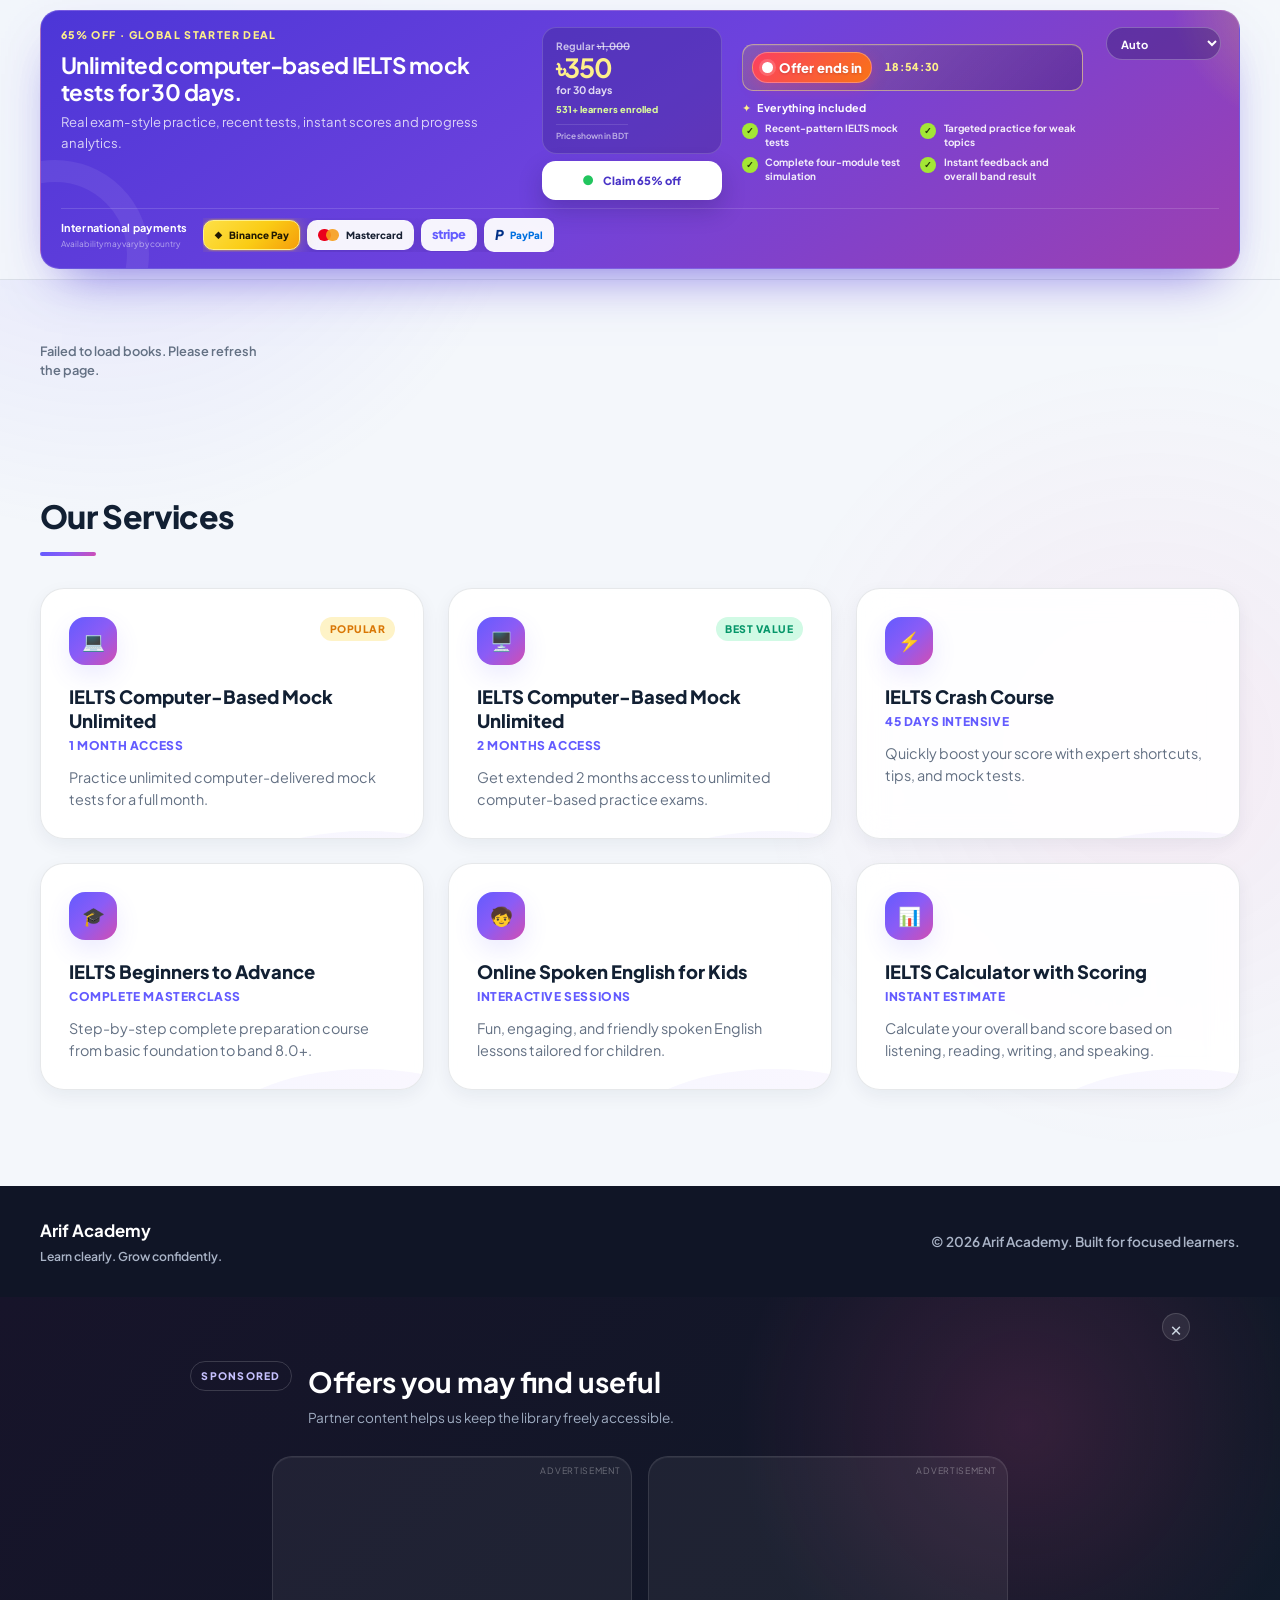
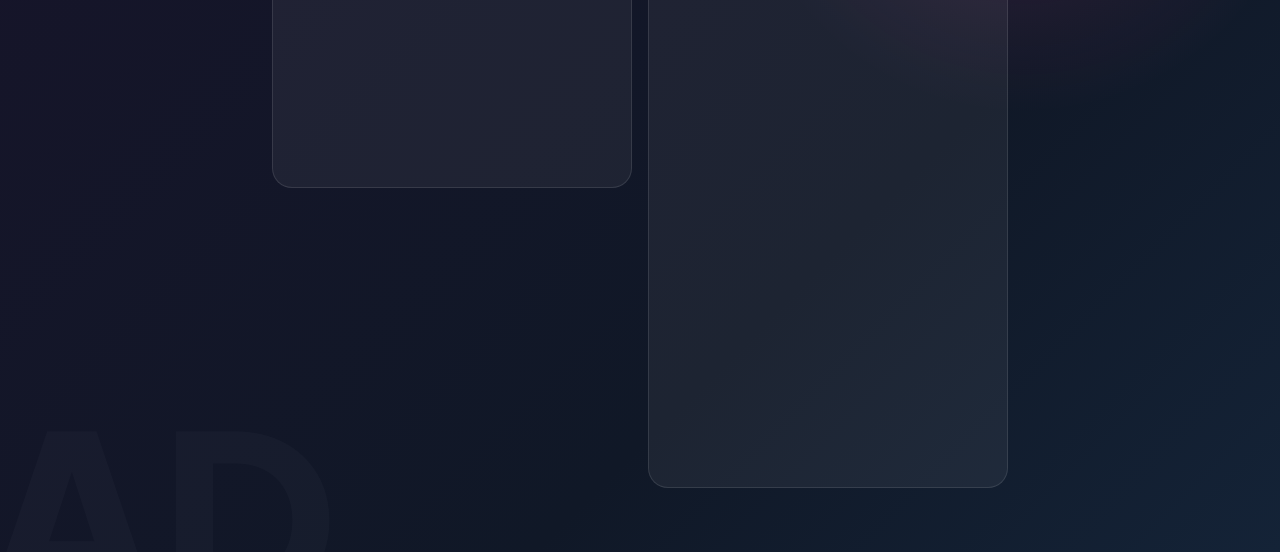
==== index.html @ 3619e637 "Initial commit" ====
<!DOCTYPE html>
<html lang="en">
<head>
  <meta charset="UTF-8" />
  <meta name="viewport" content="width=device-width, initial-scale=1.0" />
  <title>Book Library • Arif Academy</title>
  <meta name="description" content="Browse 10,000+ books and redirects from a fast static library. Search and open the PDF redirect pages instantly." />
  <link rel="canonical" href="https://arifacademy.com/book/" />
  <meta property="og:title" content="Book Library • Arif Academy" />
  <meta property="og:description" content="Browse 10,000+ books and redirects from a fast static library. Search and open the PDF redirect pages instantly." />
  <meta property="og:type" content="website" />
  <meta property="og:url" content="https://arifacademy.com/book/" />
  <meta property="og:image" content="assets/images/og-preview.svg" />
  <meta name="twitter:card" content="summary_large_image" />
  <meta name="twitter:title" content="Book Library • Arif Academy" />
  <meta name="twitter:description" content="Browse 10,000+ books and redirects from a fast static library. Search and open the PDF redirect pages instantly." />
  <meta name="theme-color" content="#0f172a" />
  <link rel="manifest" href="manifest.webmanifest" />
  <link rel="stylesheet" href="assets/css/styles.css" />
</head>
<body class="page-shell" data-theme="light">
  <div class="page-shell__layout">
    <main class="container">
      <section class="cards-grid" id="booksGrid" aria-live="polite"></section>

      <!-- Our Services Section -->
      <section class="services-section">
        <h2 class="services-title">Our Services</h2>
        <div class="services-grid">
          <div class="service-card">
            <div class="service-icon">💻</div>
            <div class="service-content">
              <h3>IELTS Computer-Based Mock Unlimited</h3>
              <p class="service-tag">1 Month Access</p>
              <p class="service-desc">Practice unlimited computer-delivered mock tests for a full month.</p>
            </div>
            <span class="service-badge">Popular</span>
          </div>

          <div class="service-card">
            <div class="service-icon">🖥️</div>
            <div class="service-content">
              <h3>IELTS Computer-Based Mock Unlimited</h3>
              <p class="service-tag">2 Months Access</p>
              <p class="service-desc">Get extended 2 months access to unlimited computer-based practice exams.</p>
            </div>
            <span class="service-badge success">Best Value</span>
          </div>

          <div class="service-card">
            <div class="service-icon">⚡</div>
            <div class="service-content">
              <h3>IELTS Crash Course</h3>
              <p class="service-tag">45 Days Intensive</p>
              <p class="service-desc">Quickly boost your score with expert shortcuts, tips, and mock tests.</p>
            </div>
          </div>

          <div class="service-card">
            <div class="service-icon">🎓</div>
            <div class="service-content">
              <h3>IELTS Beginners to Advance</h3>
              <p class="service-tag">Complete Masterclass</p>
              <p class="service-desc">Step-by-step complete preparation course from basic foundation to band 8.0+.</p>
            </div>
          </div>

          <div class="service-card">
            <div class="service-icon">🧒</div>
            <div class="service-content">
              <h3>Online Spoken English for Kids</h3>
              <p class="service-tag">Interactive Sessions</p>
              <p class="service-desc">Fun, engaging, and friendly spoken English lessons tailored for children.</p>
            </div>
          </div>

          <div class="service-card">
            <div class="service-icon">📊</div>
            <div class="service-content">
              <h3>IELTS Calculator with Scoring</h3>
              <p class="service-tag">Instant Estimate</p>
              <p class="service-desc">Calculate your overall band score based on listening, reading, writing, and speaking.</p>
            </div>
          </div>
        </div>
      </section>
    </main>
  </div>

  <footer class="site-footer">
    <div class="site-footer__inner">
      <div><strong>Arif Academy</strong><span>Learn clearly. Grow confidently.</span></div>
      <p>&copy; 2026 Arif Academy. Built for focused learners.</p>
    </div>
  </footer>

  <script type="module" src="assets/js/index.js"></script>
</body>
</html>
---- assets/css/styles.css ----
@import url('https://fonts.googleapis.com/css2?family=Plus+Jakarta+Sans:wght@300;400;500;600;700;800&display=swap');

:root {
  color-scheme: light dark;
  font-family: 'Plus Jakarta Sans', -apple-system, BlinkMacSystemFont, "Segoe UI", Roboto, Helvetica, Arial, sans-serif;
  background: #f8fafc;
  color: #0f172a;
  
  --bg: #f8fafc;
  --surface: #ffffff;
  --surface-strong: #f1f5f9;
  --surface-muted: #e2e8f0;
  --text: #0f172a;
  --text-muted: #64748b;
  --muted: #475569;
  --border: rgba(15, 23, 42, 0.06);
  --accent: #2563eb;
  --accent-gradient: linear-gradient(135deg, #3b82f6 0%, #1d4ed8 100%);
  --accent-strong: #1d4ed8;
  --accent-light: rgba(37, 99, 235, 0.08);
  
  --shadow-sm: 0 2px 8px rgba(0, 0, 0, 0.04);
  --shadow-md: 0 8px 24px rgba(15, 23, 42, 0.04);
  --shadow-lg: 0 16px 32px rgba(15, 23, 42, 0.06);
  --shadow-premium: 0 24px 50px -10px rgba(15, 23, 42, 0.08);
  --radius-lg: 1.25rem;
  --radius-md: 0.85rem;
  --transition: all 0.25s cubic-bezier(0.4, 0, 0.2, 1);
}

[data-theme="dark"] {
  background: #090d16;
  color: #f3f4f6;
  
  --bg: #090d16;
  --surface: #111726;
  --surface-strong: #182032;
  --surface-muted: #222d44;
  --text: #f3f4f6;
  --text-muted: #9ca3af;
  --muted: #9ca3af;
  --border: rgba(255, 255, 255, 0.05);
  --accent: #60a5fa;
  --accent-gradient: linear-gradient(135deg, #60a5fa 0%, #3b82f6 100%);
  --accent-strong: #3b82f6;
  --accent-light: rgba(96, 165, 250, 0.12);
  
  --shadow-sm: 0 2px 8px rgba(0, 0, 0, 0.2);
  --shadow-md: 0 8px 24px rgba(0, 0, 0, 0.3);
  --shadow-lg: 0 16px 32px rgba(0, 0, 0, 0.4);
  --shadow-premium: 0 24px 50px -10px rgba(0, 0, 0, 0.45);
}

* {
  box-sizing: border-box;
  margin: 0;
  padding: 0;
  -webkit-tap-highlight-color: transparent;
}

html, body {
  min-height: 100%;
  background: var(--bg);
  color: var(--text);
  scroll-behavior: smooth;
}

body {
  line-height: 1.5;
  -webkit-font-smoothing: antialiased;
  -moz-osx-font-smoothing: grayscale;
}

img {
  max-width: 100%;
  display: block;
  height: auto;
}

a {
  color: inherit;
  text-decoration: none;
  transition: var(--transition);
}

button, input {
  font: inherit;
  background: none;
  border: none;
  outline: none;
}

button {
  cursor: pointer;
}

/* Layout Container */
.page-shell__layout {
  display: grid;
  min-height: 100vh;
  grid-template-rows: auto 1fr auto;
}

/* Modern Sticky Header */
.hero-panel {
  position: relative;
  background: var(--surface);
  border-bottom: 1px solid var(--border);
  padding: 1.5rem 1rem;
  box-shadow: var(--shadow-sm);
  display: flex;
  justify-content: center;
  z-index: 10;
}

.hero-panel > div {
  max-width: 1200px;
  width: 100%;
  display: flex;
  justify-content: space-between;
  align-items: center;
  gap: 1.5rem;
}

.hero-panel__info {
  display: flex;
  flex-direction: column;
  gap: 0.25rem;
}

.eyebrow {
  text-transform: uppercase;
  letter-spacing: 0.1em;
  color: var(--accent);
  font-weight: 800;
  font-size: 0.75rem;
}

h1 {
  font-size: 1.5rem;
  font-weight: 800;
  letter-spacing: -0.02em;
  background: linear-gradient(135deg, var(--text) 40%, var(--muted) 100%);
  -webkit-background-clip: text;
  -webkit-text-fill-color: transparent;
  line-height: 1.2;
}

.hero-copy {
  display: none; /* Hide tagline in main header on mobile for clean look */
  color: var(--text-muted);
  font-size: 0.9rem;
}

@media (min-width: 768px) {
  .hero-panel {
    padding: 2.5rem 2rem;
  }
  h1 {
    font-size: 2.25rem;
  }
  .hero-copy {
    display: block;
    margin-top: 0.5rem;
  }
}

/* Theme Toggle */
.theme-toggle {
  background: var(--surface-strong);
  border: 1px solid var(--border);
  padding: 0.5rem 1rem;
  border-radius: 999px;
  font-weight: 700;
  font-size: 0.85rem;
  color: var(--text);
  box-shadow: var(--shadow-sm);
  transition: var(--transition);
  white-space: nowrap;
}

.theme-toggle:hover {
  background: var(--surface-muted);
  transform: translateY(-1px);
}

.theme-toggle:active {
  transform: translateY(1px);
}

/* Main Container */
.container {
  width: min(1200px, calc(100% - 2rem));
  margin: 0 auto;
  padding: 1.5rem 0 3rem;
}

@media (min-width: 768px) {
  .container {
    padding: 2.5rem 0 4rem;
    width: min(1200px, calc(100% - 4rem));
  }
}

/* Breadcrumb */
.breadcrumb {
  display: flex;
  gap: 0.4rem;
  align-items: center;
  margin-bottom: 1.5rem;
  font-size: 0.85rem;
  color: var(--text-muted);
  font-weight: 600;
}

.breadcrumb a {
  color: var(--accent);
}

.breadcrumb a:hover {
  text-decoration: underline;
}

/* Book Details Premium Card */
.book-card {
  position: relative;
  isolation: isolate;
  background: linear-gradient(145deg, color-mix(in srgb, var(--surface) 96%, #818cf8), var(--surface) 48%);
  border: 1px solid var(--border);
  border-radius: 1.75rem;
  padding: 1.25rem;
  box-shadow: var(--shadow-premium);
  margin-bottom: 2rem;
  transition: var(--transition);
  overflow: hidden;
}

.book-card::before {
  content: "";
  position: absolute;
  z-index: 2;
  inset: 0 0 auto;
  height: 5px;
  background: linear-gradient(90deg, #7c3aed, #4f46e5 45%, #06b6d4);
}

.book-card::after {
  content: "";
  position: absolute;
  z-index: 0;
  width: 22rem;
  height: 22rem;
  top: -12rem;
  right: -10rem;
  border-radius: 50%;
  background: radial-gradient(circle, rgba(99, 102, 241, .13), transparent 68%);
  pointer-events: none;
}

.book-card > * {
  position: relative;
  z-index: 1;
}

@media (min-width: 768px) {
  .book-card {
    padding: 3rem;
    margin-bottom: 3rem;
  }
}

.book-hero {
  display: grid;
  grid-template-columns: 1fr;
  gap: 1.75rem;
  align-items: stretch;
}

@media (min-width: 768px) {
  .book-hero {
    grid-template-columns: minmax(250px, 325px) minmax(0, 1fr);
    gap: clamp(2rem, 5vw, 3.25rem);
  }
}

.book-cover-frame {
  position: relative;
  isolation: isolate;
  display: grid;
  place-items: center;
  min-height: 320px;
  padding: clamp(1rem, 3vw, 1.75rem);
  background: linear-gradient(145deg, rgba(255, 255, 255, .96), rgba(238, 242, 255, .9));
  border: 1px solid rgba(99, 102, 241, .14);
  border-radius: 1.25rem;
  box-shadow: 0 22px 50px rgba(56, 48, 126, .11);
  overflow: hidden;
}

[data-theme="dark"] .book-cover-frame {
  background: linear-gradient(145deg, rgba(30, 41, 59, .98), rgba(30, 27, 75, .72));
}

.book-cover-frame::after {
  content: "";
  position: absolute;
  z-index: 0;
  inset: .65rem;
  border: 1px dashed rgba(99, 102, 241, .2);
  border-radius: .95rem;
  pointer-events: none;
}

.book-cover-frame__label {
  position: absolute;
  z-index: 3;
  top: .8rem;
  left: 50%;
  transform: translateX(-50%);
  width: max-content;
  padding: .35rem .7rem;
  border: 1px solid rgba(99, 102, 241, .14);
  border-radius: 999px;
  background: color-mix(in srgb, var(--surface) 84%, transparent);
  color: #6366f1;
  font-size: .58rem;
  font-weight: 800;
  letter-spacing: .12em;
  text-transform: uppercase;
  backdrop-filter: blur(8px);
}

.book-cover-frame__orb {
  position: absolute;
  z-index: 0;
  border-radius: 50%;
}

.book-cover-frame__orb--one {
  width: 9rem;
  height: 9rem;
  right: -3rem;
  top: -2rem;
  background: rgba(99, 102, 241, .14);
}

.book-cover-frame__orb--two {
  width: 7rem;
  height: 7rem;
  left: -2.5rem;
  bottom: -2rem;
  background: rgba(6, 182, 212, .12);
}

.book-cover {
  position: relative;
  z-index: 2;
  width: auto;
  max-width: 100%;
  max-height: 385px;
  margin: 0 auto;
  object-fit: contain;
  border-radius: .35rem;
  filter: drop-shadow(0 12px 14px rgba(15, 23, 42, .16));
  transition: var(--transition);
}

.book-cover-frame:hover .book-cover {
  transform: translateY(-5px) rotate(-.5deg) scale(1.015);
  filter: drop-shadow(0 18px 18px rgba(15, 23, 42, .2));
}

@media (min-width: 768px) {
  .book-cover {
    margin: 0;
  }
}

.book-meta {
  display: flex;
  flex-direction: column;
  justify-content: center;
  gap: 1.1rem;
  min-width: 0;
}

.book-meta-topline {
  display: flex;
  align-items: center;
  gap: .65rem;
  flex-wrap: wrap;
}

.book-category {
  display: inline-flex;
  align-self: flex-start;
  font-size: 0.7rem;
  font-weight: 800;
  text-transform: uppercase;
  letter-spacing: 0.05em;
  background: rgba(99, 102, 241, .12);
  color: #6d5dfc;
  padding: 0.45rem 0.9rem;
  border-radius: 999px;
}

.book-description {
  color: var(--text-muted);
  font-size: 1rem;
  line-height: 1.65;
  max-width: 42rem;
}

@media (min-width: 768px) {
  .book-description {
    font-size: 1.05rem;
  }
}

.action-row {
  display: grid;
  grid-template-columns: 1fr;
  gap: 0.75rem;
  margin-top: 0.5rem;
}

@media (min-width: 480px) {
  .action-row {
    grid-template-columns: 1fr 1fr;
  }
}

@media (min-width: 768px) {
  .action-row {
    display: flex;
    gap: 1rem;
  }
}

/* Button UI */
.button {
  display: inline-flex;
  align-items: center;
  justify-content: center;
  gap: 0.5rem;
  padding: 0.8rem 1.5rem;
  border-radius: 12px;
  font-weight: 700;
  font-size: 0.95rem;
  transition: var(--transition);
  border: 1px solid transparent;
  user-select: none;
}

.button:active {
  transform: scale(0.97);
}

.button-primary {
  background: var(--accent-gradient);
  color: #ffffff;
  box-shadow: 0 4px 14px var(--accent-light);
}

.button-primary:hover {
  transform: translateY(-2px);
  box-shadow: 0 6px 20px var(--accent-light);
}

.button-secondary {
  background: var(--surface-strong);
  color: var(--text);
  border-color: var(--border);
}

.button-secondary:hover {
  background: var(--surface-muted);
  transform: translateY(-2px);
}

.book-format-pill {
  display: inline-flex;
  align-items: center;
  gap: .35rem;
  padding: .4rem .7rem;
  border: 1px solid var(--border);
  border-radius: 999px;
  background: var(--surface-strong);
  color: var(--text-muted);
  font-size: .68rem;
  font-weight: 800;
  text-transform: uppercase;
  letter-spacing: .04em;
}

.book-format-pill svg,
.book-stat-item svg,
.button svg {
  width: 1rem;
  height: 1rem;
  fill: none;
  stroke: currentColor;
  stroke-width: 1.8;
  stroke-linecap: round;
  stroke-linejoin: round;
  flex: 0 0 auto;
}

.book-content-title {
  max-width: 100%;
  margin: -.3rem 0 0;
  background: none;
  color: var(--text);
  -webkit-text-fill-color: currentColor;
  font-size: clamp(1.8rem, 4vw, 2.75rem);
  line-height: 1.16;
  letter-spacing: -.03em;
}

.button-download {
  background: linear-gradient(135deg, #10b981, #059669);
  color: #fff;
  border-color: transparent;
  box-shadow: 0 6px 16px rgba(5, 150, 105, .2);
}

.button-download:hover {
  transform: translateY(-2px);
  box-shadow: 0 9px 22px rgba(5, 150, 105, .3);
}

.book-stats {
  display: flex;
  flex-wrap: wrap;
  gap: 1.25rem;
  font-size: 0.85rem;
  color: var(--text-muted);
  font-weight: 700;
  border-top: 1px solid var(--border);
  padding-top: 1.25rem;
  margin-top: 1rem;
}

.book-stat-item {
  display: inline-flex;
  align-items: center;
  gap: .4rem;
  white-space: nowrap;
}

.book-stat-dot {
  width: .48rem;
  height: .48rem;
  border-radius: 50%;
  background: #10b981;
  box-shadow: 0 0 0 4px rgba(16, 185, 129, .1);
}

/* Social Actions Grid */
.extra-actions {
  margin-top: 2rem;
  padding-top: 1.5rem;
  border-top: 1px solid var(--border);
}

.extra-actions h2 {
  font-size: 1.15rem;
  font-weight: 800;
  margin-bottom: 1rem;
  letter-spacing: -0.01em;
}

.action-grid {
  display: grid;
  grid-template-columns: 1fr 1fr;
  gap: 0.75rem;
}

@media (min-width: 768px) {
  .action-grid {
    display: flex;
    gap: 1rem;
  }
  .action-grid .button {
    min-width: 140px;
  }
}

/* Description / Extras Panel */
.book-description-panel {
  margin-top: 1.9rem;
  padding: 1.5rem;
  border-radius: 1.25rem;
  background: color-mix(in srgb, var(--accent-light) 55%, var(--surface-strong));
  color: var(--muted);
  border: 1px solid var(--border);
  font-size: 0.95rem;
}

.book-description-panel::before {
  content: "Book information";
  display: block;
  margin-bottom: 1rem;
  color: var(--text);
  font-size: .72rem;
  font-weight: 800;
  letter-spacing: .12em;
  text-transform: uppercase;
}

.book-details-grid {
  display: grid;
  grid-template-columns: 1fr;
  gap: 0.75rem;
  margin-bottom: 1.25rem;
}

@media (min-width: 600px) {
  .book-details-grid {
    grid-template-columns: 1fr 1fr;
  }
}

.book-details-grid div {
  background: var(--surface);
  padding: 0.85rem 1rem;
  border-radius: .75rem;
  border: 1px solid var(--border);
  font-size: 0.9rem;
  overflow-wrap: anywhere;
}

.book-extra-copy {
  line-height: 1.65;
}

.book-action-panel {
  display: grid;
  gap: 1rem;
  margin-top: 1rem;
  padding: 1.15rem;
  border: 1px solid var(--border);
  border-radius: 1.1rem;
  background: var(--surface);
}

.book-action-copy {
  display: flex;
  flex-direction: column;
  gap: .15rem;
}

.book-action-copy span {
  color: var(--text);
  font-weight: 800;
}

.book-action-copy small {
  color: var(--text-muted);
  font-size: .75rem;
}

.book-action-panel .action-row {
  margin: 0;
  flex-wrap: wrap;
}

.book-action-panel .button {
  flex: 1 1 140px;
  min-height: 46px;
}

@media (min-width: 1024px) and (max-width: 1199px) {
  .book-action-panel {
    grid-template-columns: minmax(150px, .65fr) 1fr;
    align-items: center;
  }

  .book-action-panel .action-row {
    justify-content: flex-end;
  }
}

@media (min-width: 1200px) {
  #bookDetail {
    padding: 2rem;
  }

  #bookDetail .book-hero {
    grid-template-columns: minmax(180px, 210px) minmax(0, 1fr);
    gap: 1.5rem;
  }

  #bookDetail .book-cover-frame {
    min-height: 300px;
  }

  #bookDetail .book-content-title {
    font-size: clamp(1.7rem, 2.4vw, 2.15rem);
  }
}

@media (max-width: 767px) {
  .book-cover-frame {
    min-height: 280px;
  }

  .book-meta {
    align-items: flex-start;
  }

  .book-stats {
    gap: .85rem 1.1rem;
  }

  .book-description-panel {
    padding: 1rem;
  }
}

.recent-shell {
  margin-top: 1.75rem;
  padding-top: 1.25rem;
  border-top: 1px solid var(--border);
}

.recent-shell h3 {
  font-size: 1rem;
  font-weight: 800;
  margin-bottom: 0.75rem;
}

.recent-shell ul {
  list-style: none;
  display: flex;
  gap: 0.5rem;
  flex-wrap: wrap;
}

.recent-shell li a {
  display: inline-block;
  background: var(--surface);
  border: 1px solid var(--border);
  padding: 0.4rem 0.8rem;
  border-radius: 8px;
  font-size: 0.85rem;
  font-weight: 700;
  transition: var(--transition);
}

.recent-shell li a:hover {
  border-color: var(--accent);
  color: var(--accent);
}

/* Related Books Section */
.related-shell {
  margin-top: 3rem;
}

.related-shell h2 {
  font-size: 1.35rem;
  font-weight: 800;
  margin-bottom: 1.25rem;
  letter-spacing: -0.02em;
}

/* Modern Card Grid */
.cards-grid {
  display: grid;
  gap: 1.25rem;
  grid-template-columns: repeat(auto-fill, minmax(140px, 1fr));
}

@media (min-width: 600px) {
  .cards-grid {
    grid-template-columns: repeat(auto-fill, minmax(220px, 1fr));
    gap: 1.5rem;
  }
}

/* Single Book Card */
.card {
  background: var(--surface);
  border: 1px solid var(--border);
  border-radius: var(--radius-md);
  padding: 0.85rem;
  box-shadow: var(--shadow-sm);
  transition: var(--transition);
  display: flex;
  flex-direction: column;
  height: 100%;
}

@media (min-width: 600px) {
  .card {
    padding: 1.25rem;
    border-radius: var(--radius-lg);
    box-shadow: var(--shadow-md);
  }
}

.card:hover {
  transform: translateY(-4px);
  box-shadow: var(--shadow-premium);
  border-color: var(--accent);
}

.card__image {
  width: 100%;
  aspect-ratio: 3 / 4;
  border-radius: 8px;
  object-fit: cover;
  border: 1px solid var(--border);
  margin-bottom: 0.75rem;
}

@media (min-width: 600px) {
  .card__image {
    border-radius: 10px;
    margin-bottom: 1rem;
  }
}

.card__header {
  display: flex;
  flex-direction: column;
  flex-grow: 1;
}

.card__title {
  font-size: 0.9rem;
  font-weight: 800;
  margin-bottom: 0.35rem;
  line-height: 1.3;
  color: var(--text);
  display: -webkit-box;
  -webkit-line-clamp: 2;
  -webkit-box-orient: vertical;
  overflow: hidden;
}

@media (min-width: 600px) {
  .card__title {
    font-size: 1.05rem;
    margin-bottom: 0.5rem;
  }
}

.card__description {
  font-size: 0.8rem;
  color: var(--text-muted);
  line-height: 1.4;
  margin-bottom: 1rem;
  display: -webkit-box;
  -webkit-line-clamp: 3;
  -webkit-box-orient: vertical;
  overflow: hidden;
}

@media (min-width: 600px) {
  .card__description {
    font-size: 0.9rem;
    line-height: 1.5;
  }
}

.card__meta {
  display: none; /* Hide on small view to save space */
  font-size: 0.75rem;
  font-weight: 800;
  color: var(--accent);
  text-transform: uppercase;
  margin-bottom: 0.75rem;
}

@media (min-width: 600px) {
  .card__meta {
    display: block;
  }
}

.card__link {
  display: inline-flex;
  align-items: center;
  justify-content: center;
  margin-top: auto;
  width: 100%;
  padding: 0.65rem 0.85rem;
  border-radius: 8px;
  background: var(--surface-strong);
  color: var(--text);
  font-weight: 700;
  font-size: 0.8rem;
  border: 1px solid var(--border);
  transition: var(--transition);
}

@media (min-width: 600px) {
  .card__link {
    padding: 0.75rem 1rem;
    border-radius: 10px;
    font-size: 0.9rem;
  }
}

.card:hover .card__link {
  background: var(--accent-gradient);
  color: #ffffff;
  border-color: transparent;
  box-shadow: 0 4px 10px var(--accent-light);
}

/* Search UI */
.search-panel {
  background: var(--surface);
  border: 1px solid var(--border);
  padding: 1.25rem;
  border-radius: var(--radius-md);
  box-shadow: var(--shadow-sm);
  margin-bottom: 1.5rem;
}

@media (min-width: 768px) {
  .search-panel {
    padding: 2rem;
    border-radius: var(--radius-lg);
    box-shadow: var(--shadow-md);
    margin-bottom: 2rem;
  }
}

.search-bar {
  position: relative;
  display: flex;
  align-items: center;
}

.search-bar input {
  width: 100%;
  border: 2px solid var(--border);
  border-radius: 12px;
  padding: 0.9rem 3rem 0.9rem 1.1rem;
  background: var(--surface);
  color: var(--text);
  font-size: 0.95rem;
  font-weight: 600;
  transition: var(--transition);
}

@media (min-width: 768px) {
  .search-bar input {
    border-radius: 14px;
    padding: 1.1rem 3.5rem 1.1rem 1.5rem;
    font-size: 1.05rem;
  }
}

.search-bar input:focus {
  border-color: var(--accent);
  box-shadow: 0 0 0 4px var(--accent-light);
}

.search-icon {
  position: absolute;
  right: 1.1rem;
  font-size: 1.1rem;
  color: var(--text-muted);
  pointer-events: none;
}

@media (min-width: 768px) {
  .search-icon {
    right: 1.5rem;
    font-size: 1.25rem;
  }
}

.search-meta {
  margin-top: 0.65rem;
  font-size: 0.8rem;
  font-weight: 600;
  color: var(--text-muted);
}

/* 404 Panel */
.notfound-page {
  display: flex;
  flex-direction: column;
  gap: 2rem;
  padding: 2rem 0;
}

.notfound-panel {
  background: var(--surface);
  border: 1px solid var(--border);
  border-radius: var(--radius-lg);
  padding: 3rem 1.5rem;
  text-align: center;
  box-shadow: var(--shadow-premium);
  max-width: 500px;
  margin: 0 auto;
  width: 100%;
}

.notfound-number {
  font-size: 4.5rem;
  font-weight: 900;
  line-height: 1;
  background: linear-gradient(135deg, var(--accent) 0%, #10b981 100%);
  -webkit-background-clip: text;
  -webkit-text-fill-color: transparent;
  margin-bottom: 0.75rem;
}

.notfound-panel h2 {
  font-size: 1.25rem;
  font-weight: 800;
  margin-bottom: 0.5rem;
}

.notfound-panel p {
  color: var(--text-muted);
  margin-bottom: 1.5rem;
  font-size: 0.9rem;
}

.notfound-actions {
  display: grid;
  grid-template-columns: 1fr;
  gap: 0.75rem;
}

@media (min-width: 480px) {
  .notfound-actions {
    grid-template-columns: 1fr 1fr;
  }
}

/* Footer */
.site-footer {
  border-top: 1px solid var(--border);
  padding: 1.5rem 1rem;
  text-align: center;
  background: var(--surface);
  color: var(--text-muted);
  font-size: 0.85rem;
  font-weight: 600;
}

.footer-bottom-ad {
  display: flex;
  justify-content: center;
  align-items: center;
  padding: 1.5rem 1rem;
  background: var(--surface);
  border-top: 1px solid var(--border);
  min-height: 320px;
}

/* Search Placeholder */
.search-placeholder {
  grid-column: 1 / -1;
  text-align: center;
  padding: 3.5rem 1.5rem;
  background: var(--surface);
  border: 2px dashed var(--border);
  border-radius: var(--radius-lg);
  display: flex;
  flex-direction: column;
  align-items: center;
  gap: 0.75rem;
  margin: 1rem 0;
  box-shadow: var(--shadow-sm);
}

.search-placeholder-icon {
  font-size: 3rem;
  margin-bottom: 0.25rem;
  display: inline-block;
  animation: float 3s ease-in-out infinite;
}

@keyframes float {
  0%, 100% { transform: translateY(0); }
  50% { transform: translateY(-8px); }
}

.search-placeholder h3 {
  font-size: 1.2rem;
  font-weight: 800;
  color: var(--text);
}

.search-placeholder p {
  color: var(--text-muted);
  font-size: 0.9rem;
  max-width: 340px;
  line-height: 1.5;
}

/* Footer Ad Styling (3 Banners) */
.ads-wrapper {
  display: flex;
  flex-direction: row;
  flex-wrap: nowrap; /* Force single row */
  justify-content: center;
  align-items: flex-end; /* Align bottom edges */
  gap: 2rem;
  padding: 3rem 1.5rem;
  background: var(--surface);
  border-top: 1px solid var(--border);
  width: 100%;
  margin-top: 2rem;
  overflow-x: auto; /* Allow horizontal scroll if screens are extremely narrow to keep single row */
}

.ad-slot-600 {
  width: 160px;
  height: 600px;
  flex-shrink: 0;
}

.ad-slot-300 {
  width: 160px;
  height: 300px;
  flex-shrink: 0;
}

/* Responsive styles for small mobile screens - fallback to column if needed */
@media (max-width: 580px) {
  .ads-wrapper {
    flex-wrap: wrap; /* Wrap on extremely small screens */
    flex-direction: column;
    align-items: center;
    gap: 1.5rem;
    padding: 2rem 1rem;
  }
}

.footer-ad-container {
  display: none;
  justify-content: center;
  align-items: center;
  padding: 1.5rem 1rem;
  background: var(--surface);
  border-top: 1px solid var(--border);
  text-align: center;
  width: 100%;
}

@media (max-width: 767px) {
  .footer-ad-container {
    display: flex;
  }
}

/* Book Page 3-Column Layout with Side Banners */
.book-page-layout {
  display: grid;
  grid-template-columns: 1fr;
  gap: 1.5rem;
  align-items: start;
}

.promo-banner-wrapper.mock-test {
  order: 2;
}

#bookDetail {
  order: 1;
}

.promo-banner-wrapper.crash-course {
  order: 3;
}

.book-sidebar-banner.left {
  order: 4;
}

@media (max-width: 1199px) {
  .recent-shell {
    display: none !important;
  }
}

@media (min-width: 1200px) {
  .book-page-layout {
    grid-template-columns: 240px 1fr 240px;
    grid-template-rows: auto auto;
    gap: 2rem;
  }
  
  .book-sidebar-banner.left {
    grid-column: 1;
    grid-row: 1 / span 2;
    order: unset;
  }

  #bookDetail {
    grid-column: 2;
    grid-row: 1 / span 2;
    order: unset;
  }

  .promo-banner-wrapper.mock-test {
    grid-column: 3;
    grid-row: 1;
    order: unset;
  }

  .promo-banner-wrapper.crash-course {
    grid-column: 3;
    grid-row: 2;
    order: unset;
    margin-top: 1.5rem;
  }
}

.promo-banner-card {
  position: relative;
  display: block;
  border-radius: var(--radius-lg);
  overflow: hidden;
  box-shadow: var(--shadow-md);
  border: 1px solid var(--border);
  transition: transform 0.4s cubic-bezier(0.175, 0.885, 0.32, 1.275), box-shadow 0.4s ease, border-color 0.4s ease;
  background: var(--surface-strong);
  width: 100%;
}

.promo-banner-card img {
  width: 100%;
  height: auto;
  display: block;
  transition: transform 0.6s cubic-bezier(0.175, 0.885, 0.32, 1.275);
}

/* Shine Glare Effect */
.promo-banner-card::before {
  content: '';
  position: absolute;
  top: 0;
  left: -150%;
  width: 50%;
  height: 100%;
  background: linear-gradient(
    to right,
    rgba(255, 255, 255, 0) 0%,
    rgba(255, 255, 255, 0.3) 50%,
    rgba(255, 255, 255, 0) 100%
  );
  transform: skewX(-25deg);
  z-index: 2;
  transition: none;
}

/* Hover Micro-animations */
.promo-banner-card:hover {
  transform: translateY(-8px) scale(1.02);
  box-shadow: var(--shadow-premium);
  border-color: var(--accent);
}

.promo-banner-card:hover img {
  transform: scale(1.06);
}

.promo-banner-card:hover::before {
  left: 150%;
  transition: all 0.8s ease;
}

/* Book-page feature panel replacing the old image banner */
.platform-features-card {
  overflow: hidden;
  border: 1px solid var(--border);
  border-radius: var(--radius-lg);
  background: var(--surface);
  box-shadow: var(--shadow-md);
}

.platform-features-card__header {
  display: flex;
  align-items: center;
  gap: .65rem;
  padding: 1rem;
  background: linear-gradient(135deg, #5b43e8, #a43fa4);
  color: #fff;
}

.platform-features-card__header > span {
  display: grid;
  place-items: center;
  width: 2rem;
  height: 2rem;
  flex: 0 0 auto;
  border-radius: .7rem;
  background: rgba(255,255,255,.14);
  color: #fef08a;
}

.platform-features-card__header p {
  color: #ddd6fe;
  font-size: .56rem;
  font-weight: 850;
  letter-spacing: .13em;
  text-transform: uppercase;
}

.platform-features-card__header h2 {
  color: #fff;
  font-size: .92rem;
  line-height: 1.15;
}

.platform-features-list {
  margin: 0;
  padding: .35rem 1rem;
  list-style: none;
}

.platform-features-list li {
  display: flex;
  align-items: flex-start;
  gap: .6rem;
  padding: .7rem 0;
  border-bottom: 1px solid var(--border);
}

.platform-features-list li:last-child { border-bottom: 0; }

.platform-features-list li > span {
  display: grid;
  place-items: center;
  width: 1.5rem;
  height: 1.5rem;
  flex: 0 0 auto;
  border-radius: .5rem;
  background: var(--accent-light);
  color: var(--accent);
  font-size: .52rem;
  font-weight: 900;
}

.platform-features-list li > div {
  display: flex;
  min-width: 0;
  flex-direction: column;
  gap: .12rem;
}

.platform-features-list strong {
  color: var(--text);
  font-size: .7rem;
  line-height: 1.25;
}

.platform-features-list small {
  color: var(--text-muted);
  font-size: .56rem;
  line-height: 1.35;
}

.platform-features-card__cta {
  display: flex;
  align-items: center;
  justify-content: space-between;
  gap: .5rem;
  margin: 0 .8rem .8rem;
  padding: .7rem .8rem;
  border-radius: .75rem;
  background: var(--accent-gradient);
  color: #fff;
  font-size: .64rem;
  font-weight: 800;
  box-shadow: 0 7px 18px var(--accent-light);
}

.platform-features-card__cta:hover { transform: translateY(-2px); }
.platform-features-card.mock-test { order: 3; }

@media (min-width: 1200px) {
  .platform-features-card.mock-test { order: unset; }
}

/* Services Section Styling */
.services-section {
  margin-top: 4rem;
  margin-bottom: 2rem;
  padding-top: 3rem;
  border-top: 1px solid var(--border);
}

.services-title {
  font-size: 1.75rem;
  font-weight: 800;
  margin-bottom: 2rem;
  letter-spacing: -0.02em;
  background: linear-gradient(135deg, var(--text) 40%, var(--muted) 100%);
  -webkit-background-clip: text;
  -webkit-text-fill-color: transparent;
}

.services-grid {
  display: grid;
  grid-template-columns: 1fr;
  gap: 1.5rem;
}

@media (min-width: 640px) {
  .services-grid {
    grid-template-columns: repeat(2, 1fr);
  }
}

@media (min-width: 1024px) {
  .services-grid {
    grid-template-columns: repeat(3, 1fr);
  }
}

.service-card {
  position: relative;
  background: var(--surface);
  border: 1px solid var(--border);
  border-radius: var(--radius-lg);
  padding: 1.75rem;
  display: flex;
  flex-direction: column;
  gap: 1.25rem;
  box-shadow: var(--shadow-sm);
  transition: var(--transition);
  overflow: hidden;
  text-align: left;
}

.service-card:hover {
  transform: translateY(-5px);
  box-shadow: var(--shadow-premium);
  border-color: var(--accent);
}

.service-icon {
  font-size: 2rem;
  width: 52px;
  height: 52px;
  background: var(--surface-strong);
  border-radius: 12px;
  display: flex;
  align-items: center;
  justify-content: center;
  transition: var(--transition);
}

.service-card:hover .service-icon {
  background: var(--accent-light);
  transform: scale(1.1) rotate(5deg);
}

.service-content h3 {
  font-size: 1.15rem;
  font-weight: 800;
  margin-bottom: 0.25rem;
  color: var(--text);
  line-height: 1.3;
}

.service-tag {
  font-size: 0.75rem;
  font-weight: 800;
  text-transform: uppercase;
  color: var(--accent);
  letter-spacing: 0.05em;
  margin-bottom: 0.75rem;
}

.service-desc {
  font-size: 0.9rem;
  color: var(--text-muted);
  line-height: 1.5;
}

.service-badge {
  position: absolute;
  top: 1.75rem;
  right: 1.75rem;
  font-size: 0.65rem;
  font-weight: 800;
  text-transform: uppercase;
  letter-spacing: 0.05em;
  background: #fef3c7;
  color: #d97706;
  padding: 0.25rem 0.6rem;
  border-radius: 999px;
}

.service-badge.success {
  background: #d1fae5;
  color: #059669;
}

/* Sidebar Services Card Styling */
.services-sidebar-card {
  position: relative;
  isolation: isolate;
  background: linear-gradient(165deg, color-mix(in srgb, var(--surface) 94%, #6366f1), var(--surface));
  border: 1px solid rgba(99, 102, 241, .14);
  border-radius: 1.35rem;
  box-shadow: 0 22px 48px rgba(30, 41, 59, .1);
  overflow: hidden;
  margin-top: 0;
  width: 100%;
}

.services-sidebar-card::before {
  content: "";
  position: absolute;
  z-index: 0;
  width: 9rem;
  height: 9rem;
  top: -4.5rem;
  right: -4rem;
  border-radius: 50%;
  background: rgba(34, 211, 238, .16);
  pointer-events: none;
}

.services-sidebar-header {
  position: relative;
  z-index: 1;
  display: flex;
  align-items: center;
  gap: .65rem;
  padding: .85rem;
  background: linear-gradient(135deg, #4338ca, #6366f1 58%, #0891b2);
  color: #fff;
}

.services-sidebar-icon {
  display: grid;
  place-items: center;
  flex: 0 0 2.2rem;
  width: 2.2rem;
  height: 2.2rem;
  border: 1px solid rgba(255, 255, 255, .22);
  border-radius: .7rem;
  background: rgba(255, 255, 255, .14);
  box-shadow: inset 0 1px 0 rgba(255, 255, 255, .18);
  backdrop-filter: blur(8px);
}

.services-sidebar-icon svg {
  width: 1.1rem;
  height: 1.1rem;
}

.services-sidebar-header p {
  margin-bottom: .12rem;
  color: rgba(255, 255, 255, .72);
  font-size: .5rem;
  font-weight: 800;
  letter-spacing: .1em;
  text-transform: uppercase;
}

.services-sidebar-header h3 {
  font-size: .92rem;
  font-weight: 800;
  color: #fff;
  margin: 0;
  letter-spacing: -.02em;
}

.services-sidebar-list {
  position: relative;
  z-index: 1;
  list-style: none;
  padding: 0;
  margin: .6rem;
  border: 1px solid var(--border);
  border-radius: .85rem;
  background: color-mix(in srgb, var(--surface) 88%, transparent);
  overflow: hidden;
}

.services-sidebar-list li {
  position: relative;
  display: flex;
  align-items: center;
  gap: .5rem;
  padding: .58rem .65rem;
  border-bottom: 1px solid var(--border);
  background: transparent;
  transition: var(--transition);
  text-align: left;
}

.services-sidebar-list li:last-child {
  border-bottom: 0;
}

.services-sidebar-list li:hover {
  background: rgba(99, 102, 241, .07);
}

.service-list-number {
  display: grid;
  place-items: center;
  flex: 0 0 1.55rem;
  width: 1.55rem;
  height: 1.55rem;
  border-radius: .5rem;
  background: rgba(99, 102, 241, .1);
  color: #6366f1;
  font-size: .5rem;
  font-weight: 800;
}

.services-sidebar-list li div {
  min-width: 0;
  padding-right: .35rem;
}

.services-sidebar-list strong,
.services-sidebar-list small {
  display: block;
}

.services-sidebar-list strong {
  color: var(--text);
  font-size: .65rem;
  line-height: 1.3;
}

.services-sidebar-list small {
  margin-top: .08rem;
  color: var(--text-muted);
  font-size: .51rem;
  line-height: 1.45;
}

.services-sidebar-footer {
  position: relative;
  z-index: 1;
  padding: 0 .6rem .6rem;
}

.services-sidebar-footer p {
  display: flex;
  align-items: center;
  gap: .45rem;
  margin: .2rem 0 .7rem;
  color: var(--text-muted);
  font-size: .58rem;
  font-weight: 700;
}

.services-sidebar-footer p > span {
  width: .45rem;
  height: .45rem;
  border-radius: 50%;
  background: #10b981;
  box-shadow: 0 0 0 4px rgba(16, 185, 129, .1);
}

.services-sidebar-footer a {
  display: flex;
  align-items: center;
  justify-content: space-between;
  gap: .5rem;
  padding: .6rem .7rem;
  border-radius: .8rem;
  background: #111827;
  color: #fff;
  font-size: .62rem;
  font-weight: 800;
  box-shadow: 0 10px 22px rgba(15, 23, 42, .14);
}

.services-sidebar-footer a:hover {
  background: #1f2937;
  transform: translateY(-2px);
}

.services-sidebar-footer a span {
  font-size: 1rem;
  transition: transform .25s ease;
}

.services-sidebar-footer a:hover span {
  transform: translateX(3px);
}

/* Ensure mobile stacking margins are correct */
@media (max-width: 1199px) {
  .services-sidebar-card {
    margin-top: 1.5rem;
    margin-bottom: 0.5rem;
  }

}



/* Script Ads row styling */
.script-ads-row {
  display: flex;
  flex-direction: row;
  flex-wrap: nowrap;
  justify-content: center;
  align-items: flex-end;
  gap: 2rem;
  width: 100%;
  overflow-x: auto;
}

@media (max-width: 767px) {
  .script-ads-row {
    flex-direction: column;
    align-items: center;
    gap: 1.5rem;
  }
}

/* Grid Layout when Ads are turned off globally */
@media (min-width: 1200px) {
  .book-page-layout.no-ads-layout {
    grid-template-columns: 1fr;
  }
}

/* Ads Wrapper Close Button */
.ads-wrapper {
  position: relative;
}

.ads-close-btn {
  position: absolute;
  top: 1rem;
  right: 1.5rem;
  background: var(--surface-strong);
  border: 1px solid var(--border);
  color: var(--text-muted);
  font-size: 1.25rem;
  width: 28px;
  height: 28px;
  border-radius: 50%;
  display: flex;
  align-items: center;
  justify-content: center;
  cursor: pointer;
  line-height: 1;
  transition: var(--transition);
  z-index: 10;
}

.ads-close-btn:hover {
  background: #ef4444;
  color: #ffffff;
  border-color: #ef4444;
  transform: rotate(90deg);
}

/* 2026 visual refresh */
:root {
  --bg: #f4f7fb;
  --surface: rgba(255, 255, 255, 0.92);
  --surface-strong: #edf2f8;
  --surface-muted: #dfe7f1;
  --text: #122033;
  --text-muted: #637083;
  --muted: #46566d;
  --border: rgba(18, 32, 51, 0.1);
  --accent: #635bff;
  --accent-strong: #4f46e5;
  --accent-light: rgba(99, 91, 255, 0.12);
  --accent-gradient: linear-gradient(135deg, #635bff 0%, #8b5cf6 48%, #ec4899 120%);
  --shadow-sm: 0 6px 18px rgba(25, 40, 65, 0.06);
  --shadow-md: 0 16px 38px rgba(25, 40, 65, 0.09);
  --shadow-premium: 0 30px 70px -24px rgba(38, 32, 92, 0.28);
  --radius-lg: 1.5rem;
  --radius-md: 1rem;
}

[data-theme="dark"] {
  --bg: #090c14;
  --surface: rgba(18, 23, 37, 0.94);
  --surface-strong: #171e2f;
  --surface-muted: #222c42;
  --text: #f5f7ff;
  --text-muted: #9ca9be;
  --muted: #b3bdd0;
  --border: rgba(255, 255, 255, 0.09);
  --accent: #9b93ff;
  --accent-strong: #7c73ff;
  --accent-light: rgba(155, 147, 255, 0.14);
  --accent-gradient: linear-gradient(135deg, #7168ff, #9f67ef 55%, #dc5eaa);
}

body {
  background:
    radial-gradient(circle at 8% 4%, rgba(99, 91, 255, 0.13), transparent 28rem),
    radial-gradient(circle at 90% 35%, rgba(236, 72, 153, 0.07), transparent 25rem),
    var(--bg);
}

.hero-panel {
  overflow: hidden;
  padding-block: clamp(1.5rem, 4vw, 3.5rem);
  background: linear-gradient(120deg, rgba(255,255,255,.96), rgba(246,245,255,.9));
}

[data-theme="dark"] .hero-panel {
  background: linear-gradient(120deg, rgba(17,22,36,.98), rgba(28,23,51,.94));
}

.hero-panel::before,
.hero-panel::after {
  content: "";
  position: absolute;
  border-radius: 999px;
  pointer-events: none;
}

.hero-panel::before {
  width: 19rem;
  height: 19rem;
  right: -6rem;
  top: -11rem;
  background: linear-gradient(135deg, rgba(99,91,255,.22), rgba(236,72,153,.18));
  filter: blur(2px);
}

.hero-panel::after {
  width: 7rem;
  height: 7rem;
  right: 24%;
  bottom: -5.5rem;
  border: 18px solid rgba(99,91,255,.08);
}

.hero-panel > div { position: relative; z-index: 1; }

.hero-panel__info > div:first-child img {
  width: 48px !important;
  height: 48px !important;
  border: 3px solid rgba(255,255,255,.8) !important;
  box-shadow: 0 0 0 3px var(--accent-light), var(--shadow-md) !important;
}

h1 { font-size: clamp(1.65rem, 4vw, 3.15rem); max-width: 760px; }
.eyebrow { letter-spacing: .16em; }
.theme-toggle { padding: .65rem 1rem; backdrop-filter: blur(12px); }
.theme-toggle::before { content: "\263C"; margin-right: .4rem; color: var(--accent); }

.container { padding-top: clamp(1.5rem, 4vw, 3.25rem); }

.search-panel {
  position: relative;
  padding: clamp(1.25rem, 4vw, 2.25rem);
  border-color: rgba(99, 91, 255, 0.16);
  box-shadow: var(--shadow-premium);
  overflow: hidden;
}

.search-panel::after {
  content: "";
  position: absolute;
  width: 9rem;
  height: 9rem;
  right: -4rem;
  top: -5rem;
  border-radius: 50%;
  background: var(--accent-gradient);
  opacity: .09;
}

.search-panel__intro {
  display: flex;
  justify-content: space-between;
  align-items: end;
  gap: 1rem;
  margin-bottom: 1.25rem;
}

.search-panel__intro h2,
.services-title { font-size: clamp(1.35rem, 3vw, 2rem); }
.section-kicker { color: var(--accent); font-size: .72rem; font-weight: 800; letter-spacing: .14em; text-transform: uppercase; margin-bottom: .25rem; }
.browse-link { color: var(--accent); font-size: .86rem; font-weight: 800; white-space: nowrap; }
.browse-link:hover { transform: translateX(3px); }

.search-bar input { padding-left: 3.25rem; padding-right: 5.5rem; background: var(--surface-strong); border-width: 1px; }
.search-bar input:focus { background: var(--surface); }
.search-icon { left: 1.1rem; right: auto; width: 1.25rem; height: 1.25rem; }
.search-icon svg { width: 100%; stroke: currentColor; stroke-width: 2; stroke-linecap: round; }
.search-bar kbd { position: absolute; right: .85rem; padding: .3rem .5rem; border: 1px solid var(--border); border-radius: .45rem; background: var(--surface); color: var(--text-muted); font-size: .68rem; font-weight: 800; box-shadow: 0 2px 0 var(--border); }

.card,
.service-card,
.book-card,
.services-sidebar-card { backdrop-filter: blur(14px); }
.card { overflow: hidden; padding: .7rem; }
.card__image { transition: transform .45s ease, filter .45s ease; }
.card:hover .card__image { transform: scale(1.025); filter: saturate(1.08); }
.card__header { padding: .25rem .25rem .2rem; }
.card__link { border-radius: 999px; }

.services-section { border-top: 0; }
.services-title::after { content: ""; display: block; width: 3.5rem; height: 4px; margin-top: .75rem; border-radius: 99px; background: var(--accent-gradient); }
.service-card::after { content: ""; position: absolute; inset: auto -25% -55% 45%; height: 9rem; border-radius: 50%; background: var(--accent-gradient); opacity: .05; transition: transform .35s ease; }
.service-card:hover::after { transform: scale(1.25); }
.service-icon { width: 3rem; height: 3rem; display: grid; place-items: center; border-radius: 1rem; background: var(--accent-gradient); color: white; font-size: 1.15rem; box-shadow: 0 10px 24px var(--accent-light); }

.site-footer {
  padding: 2rem max(1rem, calc((100vw - 1200px) / 2));
  background: #101526;
  color: #aab4c7;
  border: 0;
}

.site-footer__inner { display: flex; justify-content: space-between; align-items: center; gap: 1.5rem; text-align: left; }
.site-footer__inner > div { display: flex; flex-direction: column; gap: .2rem; }
.site-footer strong { color: white; font-size: 1.05rem; }
.site-footer span { font-size: .76rem; }

.footer-bottom-ad { display: none; }

.ads-wrapper.sponsored-zone {
  position: relative;
  display: block;
  margin: 0;
  padding: clamp(2rem, 5vw, 4rem) 1rem;
  overflow: hidden;
  background:
    radial-gradient(circle at 80% 15%, rgba(236,72,153,.16), transparent 18rem),
    linear-gradient(135deg, #17142a, #101827 65%, #142337);
  border: 0;
  color: white;
}

.sponsored-zone[hidden],
.ad-card[hidden] { display: none !important; }

.sponsored-zone::before { content: "AD"; position: absolute; left: -1rem; bottom: -5rem; color: rgba(255,255,255,.025); font-size: 15rem; font-weight: 800; line-height: 1; }
.sponsored-zone__inner { position: relative; width: min(900px, 100%); margin: 0 auto; }
.sponsored-zone__heading { display: flex; align-items: flex-start; gap: 1rem; margin-bottom: 1.75rem; }
.sponsored-zone__heading > span { padding: .38rem .65rem; border: 1px solid rgba(255,255,255,.16); border-radius: 999px; color: #c6c1ff; font-size: .65rem; font-weight: 800; letter-spacing: .12em; text-transform: uppercase; }
.sponsored-zone__heading h2 { font-size: clamp(1.25rem, 3vw, 1.75rem); }
.sponsored-zone__heading p { color: #9eabc0; font-size: .85rem; margin-top: .3rem; }
.sponsored-zone__grid { display: flex; align-items: flex-start; justify-content: center; flex-wrap: wrap; gap: 1rem; }
.ad-card { position: relative; display: grid; place-items: center; overflow: hidden; flex: 1 1 260px; max-width: 360px; min-width: 200px; padding: 1rem; border: 1px solid rgba(255,255,255,.1); border-radius: 1.25rem; background: rgba(255,255,255,.055); box-shadow: inset 0 1px 0 rgba(255,255,255,.06); }
.ad-card::before { content: "Advertisement"; position: absolute; top: .45rem; right: .65rem; color: rgba(255,255,255,.35); font-size: .55rem; letter-spacing: .08em; text-transform: uppercase; }
.ad-slot-300 { width: auto; height: 332px; }
.ad-slot-600 { width: auto; height: 632px; }
.ads-close-btn { top: 1rem; right: max(1rem, calc((100vw - 1100px) / 2)); background: rgba(255,255,255,.08); border-color: rgba(255,255,255,.15); color: #cbd5e1; }

@media (max-width: 600px) {
  .hero-panel > div { align-items: flex-start; }
  .hero-panel::before { opacity: .6; }
  .search-panel__intro { align-items: flex-start; flex-direction: column; }
  .search-bar kbd { display: none; }
  .search-bar input { padding-right: 1rem; }
  .site-footer__inner { flex-direction: column; align-items: flex-start; }
  .sponsored-zone__heading { flex-direction: column; }
  .ads-wrapper.sponsored-zone { padding-inline: .75rem; }
  .ad-card { min-width: min(100%, 200px); }
}

@media (prefers-reduced-motion: reduce) {
  *, *::before, *::after { scroll-behavior: auto !important; animation-duration: .01ms !important; transition-duration: .01ms !important; }
}

/* Compatibility styling for secondary pages using the original ad markup. */
.legacy-ad { display: flex; min-height: 332px; background: #101526; border-color: rgba(255,255,255,.08); }
.legacy-sponsored {
  display: flex;
  justify-content: center;
  align-items: center;
  min-height: 632px;
  margin: 0;
  padding: 2rem 1rem;
  background: linear-gradient(135deg, #17142a, #101827 65%, #142337);
  border-top: 1px solid rgba(255,255,255,.08);
}
.footer-ad-container.legacy-sponsored { display: flex; }

/* Localized worldwide IELTS offer */
.sr-only {
  position: absolute;
  width: 1px;
  height: 1px;
  padding: 0;
  margin: -1px;
  overflow: hidden;
  clip: rect(0, 0, 0, 0);
  white-space: nowrap;
  border: 0;
}

.global-offer {
  position: relative;
  isolation: isolate;
  overflow: hidden;
  padding: 1.35rem;
  border: 1px solid rgba(255, 255, 255, .16);
  border-radius: var(--radius-lg);
  background:
    radial-gradient(circle at 105% -5%, rgba(253, 224, 71, .35), transparent 8rem),
    linear-gradient(145deg, #4c36d7 0%, #6d42dd 48%, #b43f9b 125%);
  color: #fff;
  box-shadow: 0 24px 50px -22px rgba(76, 54, 215, .72);
}

.global-offer::after {
  content: "";
  position: absolute;
  z-index: -1;
  width: 9rem;
  height: 9rem;
  left: -5rem;
  bottom: -5rem;
  border: 22px solid rgba(255,255,255,.07);
  border-radius: 50%;
}

.global-offer__topline {
  display: flex;
  justify-content: space-between;
  align-items: center;
  gap: .75rem;
  margin-bottom: 1.25rem;
}

.global-offer__globe {
  display: grid;
  place-items: center;
  width: 2.15rem;
  height: 2.15rem;
  flex: 0 0 auto;
  border: 1px solid rgba(255,255,255,.3);
  border-radius: 50%;
  background: rgba(255,255,255,.1);
  font-size: 1.15rem;
}

.offer-language {
  max-width: 7.5rem;
  padding: .45rem 1.6rem .45rem .65rem;
  border: 1px solid rgba(255,255,255,.26);
  border-radius: 999px;
  outline: none;
  background: rgba(31, 23, 92, .34);
  color: #fff;
  font: inherit;
  font-size: .7rem;
  font-weight: 700;
  cursor: pointer;
}

.offer-language option { color: #111827; background: #fff; }
.offer-language:focus-visible { box-shadow: 0 0 0 3px rgba(255,255,255,.28); }

.global-offer__eyebrow {
  margin-bottom: .55rem;
  color: #fef08a;
  font-size: .66rem;
  font-weight: 800;
  letter-spacing: .13em;
  text-transform: uppercase;
}

.global-offer h2 {
  margin: 0;
  color: #fff;
  font-size: clamp(1.2rem, 2.2vw, 1.55rem);
  line-height: 1.22;
  letter-spacing: -.025em;
}

.global-offer__copy {
  margin-top: .8rem;
  color: rgba(255,255,255,.78);
  font-size: .82rem;
  line-height: 1.55;
}

.global-offer__features {
  display: grid;
  gap: .6rem;
  margin: 1.1rem 0 1.25rem;
  padding: 0;
  list-style: none;
}

.global-offer__features li {
  display: flex;
  align-items: flex-start;
  gap: .5rem;
  color: rgba(255,255,255,.94);
  font-size: .76rem;
  font-weight: 700;
}

.global-offer__features li > span:first-child {
  display: grid;
  place-items: center;
  width: 1.15rem;
  height: 1.15rem;
  flex: 0 0 auto;
  border-radius: 50%;
  background: rgba(255,255,255,.16);
  color: #bef264;
  font-size: .65rem;
}

.global-offer__features .global-offer__feature--binance {
  align-items: center;
  width: fit-content;
  padding: .5rem .65rem;
  border: 1px solid rgba(250, 204, 21, .56);
  border-radius: .75rem;
  background: linear-gradient(135deg, rgba(250, 204, 21, .22), rgba(245, 158, 11, .12));
  box-shadow: 0 8px 20px rgba(31, 22, 5, .16), inset 0 1px 0 rgba(255,255,255,.12);
}

.global-offer__features .global-offer__feature--binance .binance-mark {
  width: 1.6rem;
  height: 1.6rem;
  background: #facc15;
  color: #211a03;
  box-shadow: 0 0 0 4px rgba(250,204,21,.13);
}

.global-offer__feature--binance > span:last-child {
  display: flex;
  flex-direction: column;
  gap: .08rem;
}

.global-offer__feature--binance strong {
  color: #fef08a;
  font-size: .72rem;
  line-height: 1;
  letter-spacing: .06em;
}

.global-offer__feature--binance small {
  color: rgba(255,255,255,.8);
  font-size: .58rem;
  font-weight: 700;
  line-height: 1.25;
}

.global-offer__button {
  display: flex;
  align-items: center;
  justify-content: center;
  gap: .55rem;
  width: 100%;
  padding: .78rem .8rem;
  border-radius: .85rem;
  background: #fff;
  color: #4933c7;
  font-size: .78rem;
  font-weight: 800;
  box-shadow: 0 10px 25px rgba(23, 15, 72, .24);
}

.global-offer__button > span:first-child { color: #22c55e; font-size: .8rem; }
.global-offer__button:hover { transform: translateY(-2px); box-shadow: 0 14px 28px rgba(23, 15, 72, .32); }
.global-offer[dir="rtl"] { text-align: right; }
.global-offer[dir="rtl"] .offer-language { padding: .45rem .65rem .45rem 1.6rem; }

@media (min-width: 600px) and (max-width: 1199px) {
  .global-offer { padding: 1.75rem; }
  .global-offer__features { grid-template-columns: repeat(3, 1fr); }
  .global-offer__button { width: fit-content; min-width: 220px; }
}

/* The offer is promoted to a visible, site-wide strip by site-language.js. */
.global-offer-bar {
  position: relative;
  z-index: 9;
  padding: .65rem max(1rem, calc((100vw - 1240px) / 2));
  background: var(--bg);
  background: color-mix(in srgb, var(--bg) 88%, transparent);
  border-bottom: 1px solid var(--border);
  backdrop-filter: blur(18px);
  -webkit-backdrop-filter: blur(18px);
}

.global-offer-bar .global-offer {
  width: min(1200px, 100%);
  margin: 0 auto;
  padding: 1rem 1.15rem;
  border-radius: 1.2rem;
}

.global-offer-bar .global-offer__topline { margin-bottom: .75rem; }
.global-offer-bar .global-offer__message { min-width: 0; }
.global-offer-bar .global-offer__message h2 { font-size: clamp(1.05rem, 2vw, 1.4rem); }
.global-offer-bar .global-offer__copy { margin-top: .35rem; }

.daily-offer-timer {
  display: inline-flex;
  align-items: center;
  gap: .35rem;
  padding: .25rem .45rem;
  border: 1px solid rgba(254,240,138,.35);
  border-radius: 999px;
  background: rgba(22,14,67,.22);
  color: rgba(255,255,255,.78);
  font-size: .52rem;
  font-weight: 750;
  white-space: nowrap;
}

.daily-offer-timer--featured {
  width: 100%;
  justify-content: flex-start;
  margin-bottom: .55rem;
  padding: .42rem .6rem;
  border-color: rgba(254,240,138,.5);
  border-radius: .72rem;
  background: linear-gradient(135deg, rgba(250,204,21,.16), rgba(22,14,67,.28));
  box-shadow: inset 0 1px 0 rgba(255,255,255,.08);
}

.daily-offer-timer--featured strong {
  display: inline-flex;
  align-items: center;
  gap: .38rem;
  padding: .32rem .55rem;
  border: 1px solid rgba(255,255,255,.28);
  border-radius: 999px;
  background: linear-gradient(135deg, #fb3f62, #f97316);
  color: #fff;
  font-size: .82rem;
  font-weight: 900;
  letter-spacing: .01em;
  box-shadow: 0 5px 16px rgba(244,63,94,.3);
  text-shadow: 0 1px 2px rgba(96,20,30,.25);
  animation: offerLabelPulse 2s ease-in-out infinite;
}

.daily-offer-timer--featured strong::before {
  content: "";
  width: .42rem;
  height: .42rem;
  flex: 0 0 auto;
  border: 2px solid rgba(255,255,255,.72);
  border-radius: 50%;
  background: #fff;
  box-shadow: 0 0 0 3px rgba(255,255,255,.16);
}

@keyframes offerLabelPulse {
  0%, 100% { transform: scale(1); box-shadow: 0 5px 14px rgba(244,63,94,.27); }
  50% { transform: scale(1.025); box-shadow: 0 7px 20px rgba(249,115,22,.43); }
}

.daily-offer-timer--featured time {
  min-width: 6.2rem;
  font-size: 1rem;
  letter-spacing: .08em;
}

.daily-offer-timer time {
  min-width: 4.3rem;
  color: #fef08a;
  font-size: .68rem;
  font-variant-numeric: tabular-nums;
  font-weight: 900;
  letter-spacing: .06em;
  text-align: center;
}


.global-offer__price {
  display: flex;
  flex-direction: column;
  align-items: flex-start;
  min-width: 145px;
  padding: .65rem .8rem;
  border: 1px solid rgba(255,255,255,.16);
  border-radius: .9rem;
  background: rgba(25, 16, 85, .22);
}

.global-offer__purchase {
  display: flex;
  flex-direction: column;
  gap: .45rem;
}

.global-offer__purchase .global-offer__button {
  min-width: 0;
  padding: .62rem .7rem;
  font-size: .7rem;
}

.global-offer__was { color: rgba(255,255,255,.68); font-size: .63rem; font-weight: 700; }
.global-offer__price strong { color: #fef08a; font-size: 1.65rem; line-height: 1.05; letter-spacing: -.04em; }
.global-offer__price > span:not(.global-offer__was) { color: rgba(255,255,255,.82); font-size: .65rem; font-weight: 700; }
.global-offer__price small { margin-top: .35rem; color: #d9f99d; font-size: .58rem; font-weight: 800; }
.global-offer__currency-note {
  margin-top: .45rem;
  padding-top: .4rem;
  border-top: 1px solid rgba(255,255,255,.12);
  color: rgba(255,255,255,.6);
  font-size: .52rem;
  font-style: normal;
  font-weight: 650;
  line-height: 1.3;
}

.global-offer__included {
  margin-top: .55rem;
  padding-top: .55rem;
  border-top: 1px solid rgba(255,255,255,.14);
}

.global-offer__included-heading {
  display: flex;
  align-items: center;
  gap: .4rem;
  margin-bottom: .4rem;
  color: #fff;
  font-size: .67rem;
  letter-spacing: .03em;
}

.global-offer__included-heading > span { color: #fef08a; }

.included-features {
  display: grid;
  grid-template-columns: repeat(4, minmax(0, 1fr));
  gap: .45rem 1rem;
  margin: 0;
  padding: 0;
  list-style: none;
}

.included-features > li {
  display: flex;
  align-items: flex-start;
  gap: .45rem;
  min-width: 0;
  color: rgba(255,255,255,.9);
}

.included-features i {
  display: grid;
  place-items: center;
  width: 1rem;
  height: 1rem;
  flex: 0 0 auto;
  margin-top: .05rem;
  border-radius: 50%;
  background: #a3e635;
  color: #26370a;
  font-size: .58rem;
  font-style: normal;
  font-weight: 900;
}

.included-features li > span {
  font-size: .62rem;
  font-weight: 700;
  line-height: 1.35;
}

.global-offer__payments {
  display: flex;
  align-items: center;
  gap: 1rem;
  margin-top: .55rem;
  padding-top: .55rem;
  border-top: 1px solid rgba(255,255,255,.14);
}

.global-offer-bar.is-compact-fixed .global-offer {
  position: fixed;
  z-index: 1000;
  left: 50%;
  top: max(.65rem, env(safe-area-inset-top));
  bottom: auto;
  width: min(1180px, calc(100% - 1.5rem));
  margin: 0;
  padding: 0;
  border: 1px solid rgba(255,255,255,.18);
  border-radius: 1rem;
  background: rgba(29, 22, 62, .94);
  box-shadow: 0 18px 48px rgba(15,12,38,.35), inset 0 1px 0 rgba(255,255,255,.08);
  transform: translateX(-50%);
  backdrop-filter: blur(18px);
  -webkit-backdrop-filter: blur(18px);
  animation: paymentDockIn .28s ease both;
  display: grid;
  grid-template-columns: minmax(390px, 1.4fr) auto minmax(260px, .8fr);
  grid-template-areas: "payments price timer";
  align-items: center;
  gap: .7rem;
  padding: .5rem .65rem;
}

.global-offer-bar.is-compact-fixed .global-offer::after,
.global-offer-bar.is-compact-fixed .global-offer__topline,
.global-offer-bar.is-compact-fixed .global-offer__message,
.global-offer-bar.is-compact-fixed .global-offer__button,
.global-offer-bar.is-compact-fixed .global-offer__included-heading,
.global-offer-bar.is-compact-fixed .included-features { display: none; }

.global-offer-bar.is-compact-fixed .global-offer__content,
.global-offer-bar.is-compact-fixed .global-offer__purchase,
.global-offer-bar.is-compact-fixed .global-offer__included { display: contents; }

.global-offer-bar.is-compact-fixed .global-offer__payments {
  grid-area: payments;
  margin: 0;
  padding: .35rem .45rem;
  border-top: 0;
  min-width: 0;
}

.global-offer-bar.is-compact-fixed .global-offer__payments-label small { display: none; }

.global-offer-bar.is-compact-fixed .global-offer__price {
  grid-area: price;
  min-width: 120px;
  padding: .42rem .62rem;
  animation: compactPriceIn .45s cubic-bezier(.2,.8,.2,1) both;
}

.global-offer-bar.is-compact-fixed .global-offer__price .global-offer__was,
.global-offer-bar.is-compact-fixed .global-offer__price > span:not(.global-offer__was),
.global-offer-bar.is-compact-fixed .global-offer__price small,
.global-offer-bar.is-compact-fixed .global-offer__currency-note { display: none; }

.global-offer-bar.is-compact-fixed .global-offer__price strong {
  font-size: 1.35rem;
  white-space: nowrap;
}

.global-offer-bar.is-compact-fixed .daily-offer-timer--featured {
  grid-area: timer;
  width: 100%;
  min-width: 250px;
  margin: 0;
  animation: compactTimerIn .52s .06s cubic-bezier(.2,.8,.2,1) both;
}

@keyframes paymentDockIn {
  from { opacity: 0; transform: translate(-50%, -14px); }
  to { opacity: 1; transform: translate(-50%, 0); }
}

@keyframes compactPriceIn {
  from { opacity: 0; transform: translate(-55px, -38px) scale(.86); }
  to { opacity: 1; transform: translate(0, 0) scale(1); }
}

@keyframes compactTimerIn {
  from { opacity: 0; transform: translate(-25px, -42px) scale(.88); }
  to { opacity: 1; transform: translate(0, 0) scale(1); }
}

.global-offer__payments-label {
  display: flex;
  flex: 0 0 auto;
  flex-direction: column;
  gap: .08rem;
}

.global-offer__payments-label strong { color: #fff; font-size: .68rem; letter-spacing: .03em; }
.global-offer__payments-label small { color: rgba(255,255,255,.55); font-size: .52rem; }

.payment-methods {
  display: flex;
  align-items: center;
  gap: .45rem;
  overflow-x: auto;
  scrollbar-width: none;
}

.payment-methods::-webkit-scrollbar { display: none; }

.payment-chip {
  display: inline-flex;
  align-items: center;
  gap: .38rem;
  min-height: 1.85rem;
  padding: .35rem .62rem;
  border: 1px solid rgba(255,255,255,.15);
  border-radius: .62rem;
  background: rgba(255,255,255,.94);
  color: #182033;
  font-size: .62rem;
  font-weight: 800;
  white-space: nowrap;
  box-shadow: 0 5px 14px rgba(24, 15, 70, .15);
}

.payment-chip--binance {
  position: relative;
  isolation: isolate;
  overflow: hidden;
  background: linear-gradient(135deg, #fde047, #facc15 55%, #f59e0b);
  color: #211a03;
  border-color: #fef08a;
  box-shadow: 0 0 0 1px rgba(250,204,21,.2), 0 0 18px rgba(250,204,21,.34);
  animation: binanceGlow 2.4s ease-in-out infinite;
}

.payment-chip--binance::after {
  content: "";
  position: absolute;
  z-index: -1;
  top: -80%;
  bottom: -80%;
  left: -55%;
  width: 32%;
  background: linear-gradient(90deg, transparent, rgba(255,255,255,.92), transparent);
  transform: rotate(18deg);
  animation: binanceShine 2.6s cubic-bezier(.4, 0, .2, 1) infinite;
}

@keyframes binanceShine {
  0%, 28% { left: -55%; opacity: 0; }
  38% { opacity: .95; }
  64%, 100% { left: 125%; opacity: 0; }
}

@keyframes binanceGlow {
  0%, 100% { box-shadow: 0 0 0 1px rgba(250,204,21,.2), 0 0 12px rgba(250,204,21,.24); }
  50% { box-shadow: 0 0 0 2px rgba(250,204,21,.28), 0 0 24px rgba(250,204,21,.48); }
}
.payment-chip--binance i { font-style: normal; }

.payment-chip--mastercard i { position: relative; display: inline-flex; width: 1.35rem; height: .8rem; }
.payment-chip--mastercard b { position: absolute; width: .8rem; height: .8rem; border-radius: 50%; background: #eb001b; }
.payment-chip--mastercard b:last-child { left: .52rem; background: #f79e1b; opacity: .9; }

.payment-chip--stripe i { color: #635bff; font-size: .8rem; font-style: normal; font-weight: 900; letter-spacing: -.04em; }
.payment-chip--paypal i { color: #003087; font-size: .85rem; font-style: italic; font-weight: 900; }
.payment-chip--paypal { color: #0070e0; }

.translator-mount {
  position: fixed !important;
  width: 1px;
  height: 1px;
  left: -10000px;
  bottom: 0;
  overflow: hidden;
  opacity: 0;
  pointer-events: none;
}

.goog-te-banner-frame,
.skiptranslate iframe { display: none !important; }
body { top: 0 !important; }

@media (min-width: 900px) {
  .global-offer-bar .global-offer { padding: 1rem 1.25rem; }
  .global-offer-bar .global-offer__topline {
    position: absolute;
    top: 1rem;
    right: 1.15rem;
    z-index: 2;
    margin: 0;
  }
  .global-offer-bar .global-offer__globe { display: none; }
  .global-offer-bar .global-offer__content {
    display: grid;
    grid-template-columns: minmax(280px, 1.45fr) auto;
    align-items: center;
    gap: 1.25rem;
    padding-right: 8.5rem;
  }
  .global-offer-bar .global-offer__included { grid-column: 1 / -1; }
  .global-offer-bar .global-offer__included .included-features { grid-template-columns: repeat(4, minmax(0, 1fr)); }
  .global-offer-bar .global-offer__button {
    width: auto;
    min-width: 180px;
    white-space: nowrap;
  }
  .global-offer-bar .global-offer[dir="rtl"] .global-offer__topline { right: auto; left: 1.15rem; }
  .global-offer-bar .global-offer[dir="rtl"] .global-offer__content { padding-right: 0; padding-left: 8.5rem; }
}

@media (min-width: 1100px) {
  .global-offer-bar .global-offer__content {
    grid-template-columns: minmax(300px, 1.35fr) auto minmax(340px, 1fr);
    align-items: stretch;
  }
  .global-offer-bar .global-offer__included {
    grid-column: auto;
    display: flex;
    flex-direction: column;
    justify-content: center;
    margin: 0;
    padding: 0;
    border-top: 0;
  }
  .global-offer-bar .global-offer__included .included-features { grid-template-columns: repeat(2, minmax(0, 1fr)); }
}

@media (max-width: 899px) {
  .global-offer-bar { position: relative; padding: .55rem; }
  .global-offer-bar .global-offer__content { display: block; }
  .global-offer-bar .global-offer__price { margin-top: .75rem; }
  .global-offer__payments { align-items: flex-start; flex-direction: column; gap: .55rem; }
  .global-offer-bar.is-compact-fixed .global-offer {
    grid-template-columns: auto minmax(190px, 1fr);
    grid-template-areas: "price timer" "payments payments";
    gap: .35rem .5rem;
    padding: .45rem .55rem;
  }
  .global-offer-bar.is-compact-fixed .global-offer__payments {
    align-items: center;
    flex-direction: row;
    gap: .4rem;
    padding: .25rem;
  }
  .global-offer-bar.is-compact-fixed .global-offer__payments-label { width: auto; }
  .global-offer-bar.is-compact-fixed .daily-offer-timer--featured { min-width: 190px; }
  .payment-methods { width: 100%; padding-bottom: .1rem; }
  .included-features {
    grid-template-columns: 1fr;
    gap: .5rem;
  }
}

@media (max-width: 520px) {
  .daily-offer-timer { max-width: 100%; }
}

@media (prefers-reduced-motion: reduce) {
  .payment-chip--binance,
  .payment-chip--binance::after,
  .daily-offer-timer--featured strong,
  .global-offer-bar.is-compact-fixed .global-offer,
  .global-offer-bar.is-compact-fixed .global-offer__price,
  .global-offer-bar.is-compact-fixed .daily-offer-timer--featured { animation: none !important; }
}
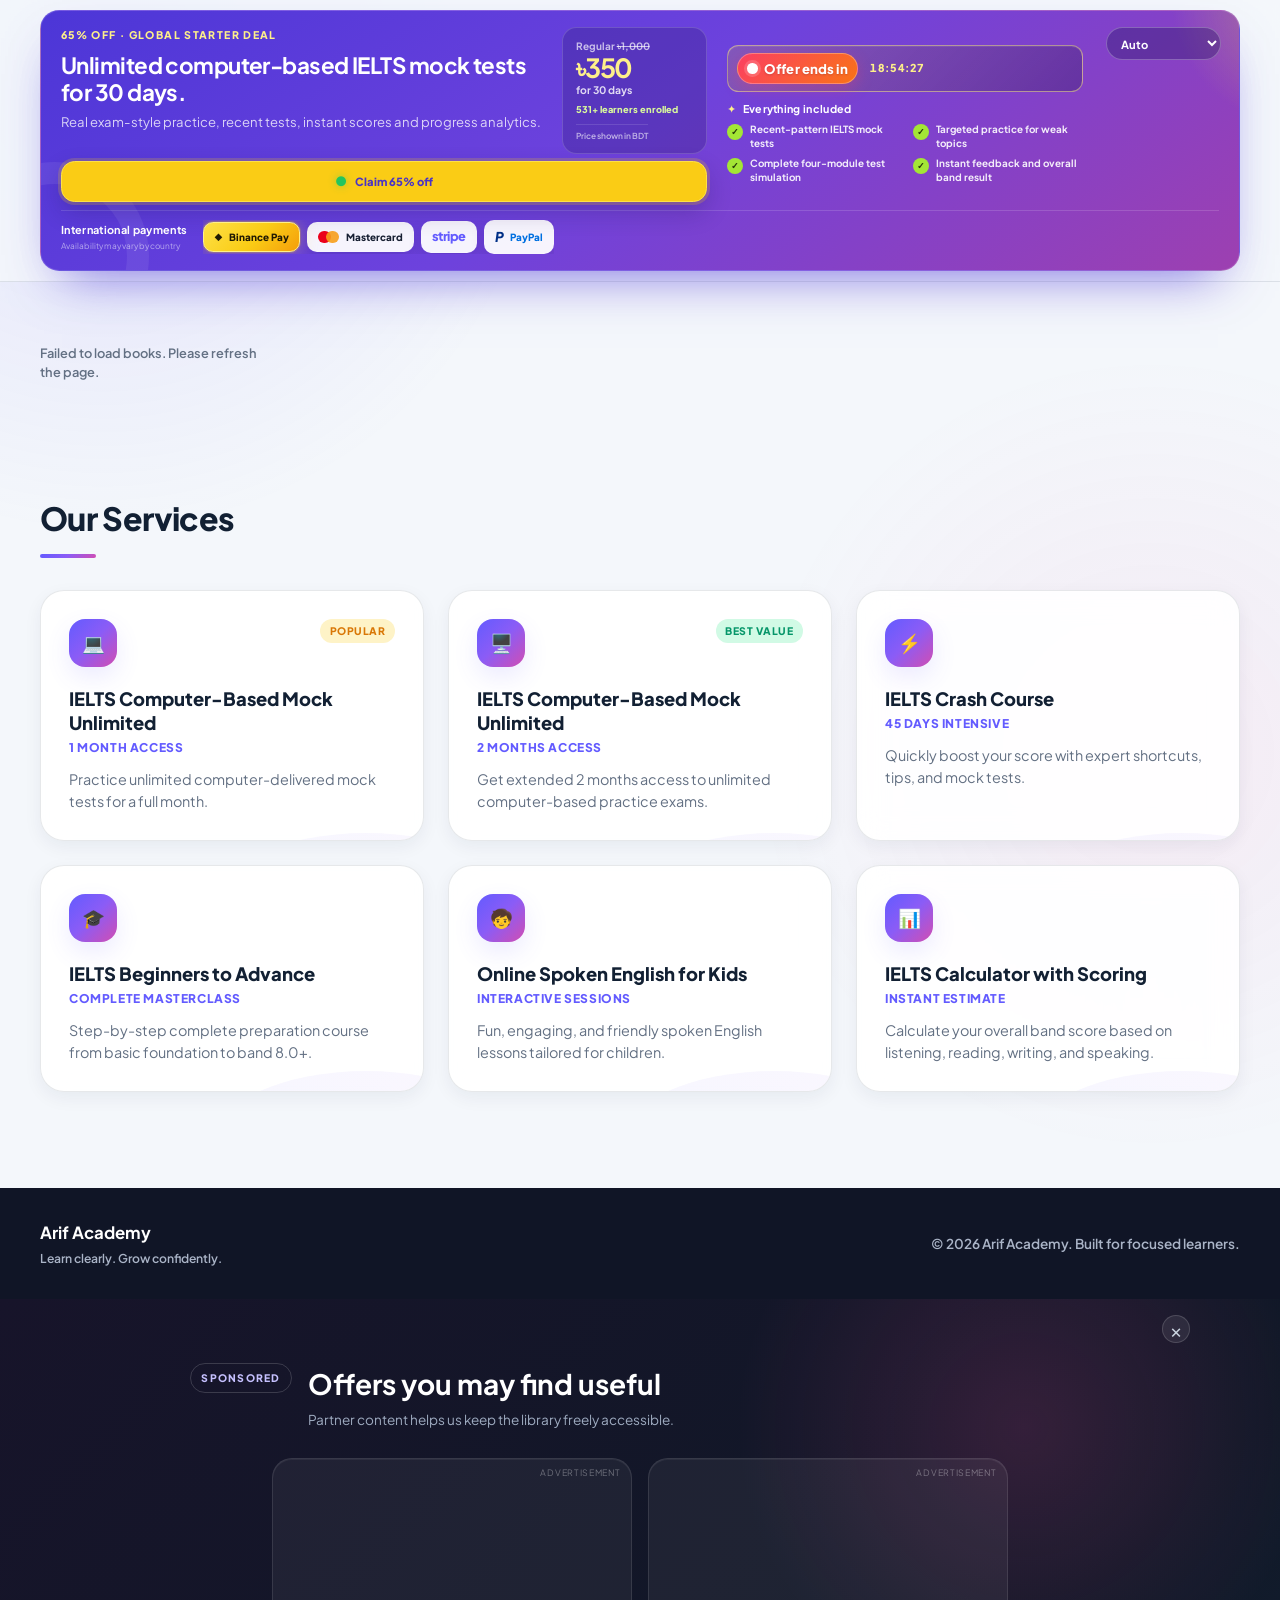
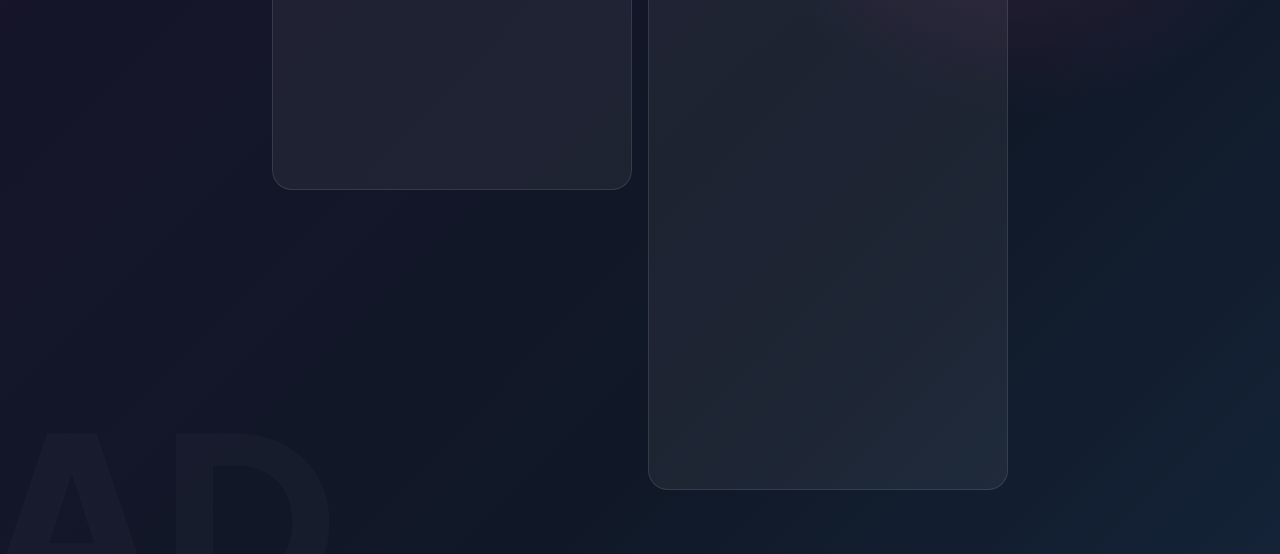
==== commit 472cce43: "Add search input functionality and remove sitemap.xml" ====
--- a/index.html
+++ b/index.html
@@ -95,5 +95,17 @@
   </footer>
 
   <script type="module" src="assets/js/index.js"></script>
+  <script>
+    document.addEventListener('DOMContentLoaded', () => {
+      const searchInput = document.getElementById('searchInput');
+      const searchMeta = document.getElementById('searchMeta');
+
+      if (!searchInput || !searchMeta) return;
+
+      searchInput.addEventListener('input', () => {
+        searchMeta.textContent = searchMeta.textContent.replace(/^531\b/, '15k+');
+      });
+    });
+  </script>
 </body>
 </html>
--- a/assets/css/styles.css
+++ b/assets/css/styles.css
@@ -1187,7 +1187,7 @@
 
 @media (min-width: 1200px) {
   .book-page-layout {
-    grid-template-columns: 240px 1fr 240px;
+    grid-template-columns: 260px minmax(0, 1fr) 240px;
     grid-template-rows: auto auto;
     gap: 2rem;
   }
@@ -2154,6 +2154,9 @@
 }
 
 .global-offer__button {
+  position: relative;
+  isolation: isolate;
+  overflow: hidden;
   display: flex;
   align-items: center;
   justify-content: center;
@@ -2161,15 +2164,71 @@
   width: 100%;
   padding: .78rem .8rem;
   border-radius: .85rem;
-  background: #fff;
+  background: #facc15;
   color: #4933c7;
   font-size: .78rem;
   font-weight: 800;
-  box-shadow: 0 10px 25px rgba(23, 15, 72, .24);
-}
-
-.global-offer__button > span:first-child { color: #22c55e; font-size: .8rem; }
-.global-offer__button:hover { transform: translateY(-2px); box-shadow: 0 14px 28px rgba(23, 15, 72, .32); }
+  border: 1px solid #fde047;
+  cursor: pointer;
+  box-shadow: 0 0 0 3px rgba(250,204,21,.2), 0 10px 25px rgba(23, 15, 72, .24);
+  transform-origin: center;
+  animation: offerButtonGlow 2.4s ease-in-out infinite, offerButtonClickPrompt 2.4s ease-in-out infinite;
+}
+
+.global-offer__button::after {
+  content: "";
+  position: absolute;
+  z-index: -1;
+  top: -70%;
+  bottom: -70%;
+  left: -35%;
+  width: 22%;
+  transform: rotate(18deg);
+  background: linear-gradient(90deg, transparent, rgba(255,255,255,.9), transparent);
+  filter: blur(1px);
+  animation: offerButtonShine 2.4s ease-in-out infinite;
+}
+
+.global-offer__button > span:first-child {
+  color: #22c55e;
+  font-size: .8rem;
+  filter: drop-shadow(0 0 4px rgba(34,197,94,.45));
+}
+
+.global-offer__button:hover {
+  animation: none;
+  transform: translateY(-2px) scale(1.015);
+  box-shadow: 0 0 0 4px rgba(250,204,21,.28), 0 14px 30px rgba(23, 15, 72, .38);
+}
+
+.global-offer__button:active {
+  transform: translateY(1px) scale(.985);
+  box-shadow: 0 0 0 2px rgba(250,204,21,.22), 0 5px 12px rgba(23, 15, 72, .3);
+}
+
+@keyframes offerButtonShine {
+  0%, 18% { left: -35%; opacity: 0; }
+  28% { opacity: 1; }
+  55%, 100% { left: 120%; opacity: 0; }
+}
+
+@keyframes offerButtonGlow {
+  0%, 100% { box-shadow: 0 0 0 3px rgba(250,204,21,.18), 0 10px 25px rgba(23, 15, 72, .24); }
+  50% { box-shadow: 0 0 0 5px rgba(250,204,21,.38), 0 12px 30px rgba(23, 15, 72, .36); }
+}
+
+@keyframes offerButtonClickPrompt {
+  0%, 62%, 100% { transform: translateY(0) scale(1); }
+  70% { transform: translateY(-2px) scale(1.018); }
+  76% { transform: translateY(1px) scale(.99); }
+  82% { transform: translateY(-1px) scale(1.012); }
+  88% { transform: translateY(0) scale(1); }
+}
+
+@media (prefers-reduced-motion: reduce) {
+  .global-offer__button,
+  .global-offer__button::after { animation: none; }
+}
 .global-offer[dir="rtl"] { text-align: right; }
 .global-offer[dir="rtl"] .offer-language { padding: .45rem .65rem .45rem 1.6rem; }
 
@@ -2575,14 +2634,23 @@
   .global-offer-bar .global-offer__content {
     display: grid;
     grid-template-columns: minmax(280px, 1.45fr) auto;
+    grid-template-rows: auto auto;
     align-items: center;
-    gap: 1.25rem;
+    gap: .45rem 1.25rem;
     padding-right: 8.5rem;
   }
-  .global-offer-bar .global-offer__included { grid-column: 1 / -1; }
+  .global-offer-bar .global-offer__message { grid-column: 1; grid-row: 1; }
+  .global-offer-bar .global-offer__purchase { display: contents; }
+  .global-offer-bar .global-offer__price { grid-column: 2; grid-row: 1; }
+  .global-offer-bar .global-offer__purchase .global-offer__button {
+    grid-column: 1 / -1;
+    grid-row: 2;
+    width: 100%;
+  }
+  .global-offer-bar .global-offer__included { grid-column: 1 / -1; grid-row: 3; }
   .global-offer-bar .global-offer__included .included-features { grid-template-columns: repeat(4, minmax(0, 1fr)); }
   .global-offer-bar .global-offer__button {
-    width: auto;
+    width: 100%;
     min-width: 180px;
     white-space: nowrap;
   }
@@ -2595,8 +2663,13 @@
     grid-template-columns: minmax(300px, 1.35fr) auto minmax(340px, 1fr);
     align-items: stretch;
   }
+  .global-offer-bar .global-offer__purchase .global-offer__button {
+    grid-column: 1 / 3;
+    grid-row: 2;
+  }
   .global-offer-bar .global-offer__included {
-    grid-column: auto;
+    grid-column: 3;
+    grid-row: 1 / 3;
     display: flex;
     flex-direction: column;
     justify-content: center;
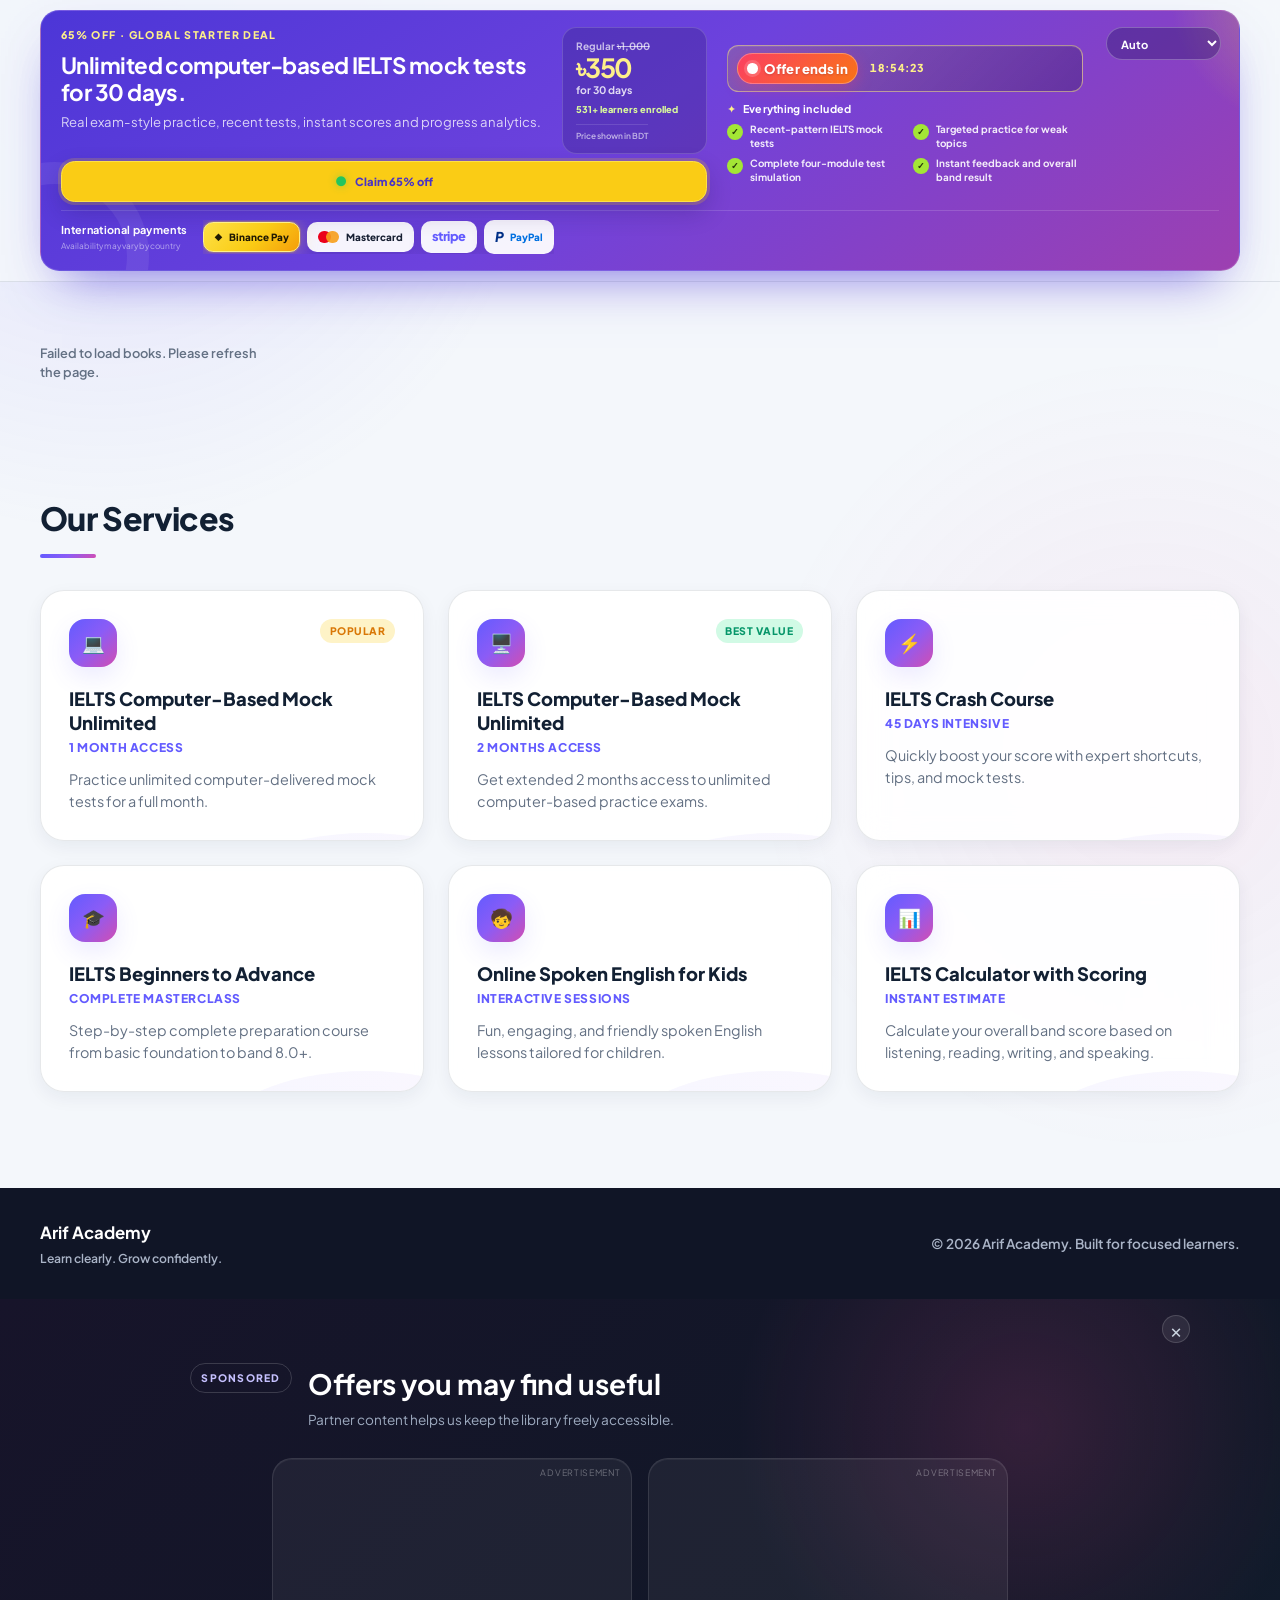
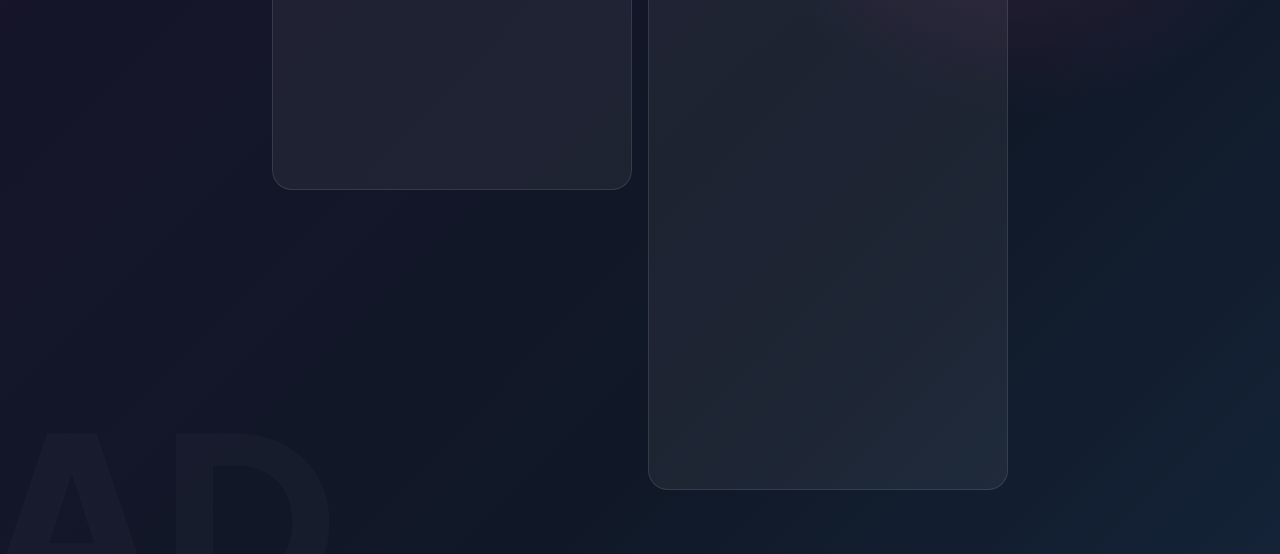
==== commit 0bf520f3: "feat: introduce book details page, contact link utility, and new analytic tracking infrastructure." ====
--- a/index.html
+++ b/index.html
@@ -95,6 +95,8 @@
   </footer>
 
   <script type="module" src="assets/js/index.js"></script>
+  <script src="assets/js/contact-links.js" defer></script>
+  <script src="assets/js/claim-counter.js" defer></script>
   <script>
     document.addEventListener('DOMContentLoaded', () => {
       const searchInput = document.getElementById('searchInput');
--- a/assets/css/styles.css
+++ b/assets/css/styles.css
@@ -2229,6 +2229,176 @@
   .global-offer__button,
   .global-offer__button::after { animation: none; }
 }
+
+/* Daily claim-click report */
+.count-page {
+  min-height: 100vh;
+  background:
+    radial-gradient(circle at top left, rgba(79,70,229,.12), transparent 35%),
+    var(--bg);
+}
+
+.count-dashboard { padding-block: clamp(2rem, 6vw, 5rem); }
+
+.count-header {
+  display: flex;
+  align-items: flex-end;
+  justify-content: space-between;
+  gap: 1.5rem;
+  margin-bottom: 2rem;
+}
+
+.count-header h1 { margin-top: .2rem; }
+.count-header p { color: var(--text-muted); }
+.count-eyebrow { font-size: .75rem; font-weight: 900; letter-spacing: .12em; text-transform: uppercase; }
+
+.count-summary {
+  display: grid;
+  grid-template-columns: repeat(2, minmax(0, 1fr));
+  gap: 1rem;
+  margin-bottom: 1rem;
+}
+
+.count-summary article,
+.count-table-card {
+  border: 1px solid var(--border);
+  border-radius: 1rem;
+  background: var(--surface);
+  box-shadow: var(--shadow-sm);
+}
+
+.count-summary article { padding: 1.25rem; }
+.count-summary span { display: block; color: var(--text-muted); font-size: .8rem; font-weight: 800; }
+.count-summary strong { display: block; margin-top: .35rem; color: var(--primary); font-size: clamp(2rem, 6vw, 3.5rem); }
+.count-table-card { padding: 1.25rem; }
+.count-table-card h2 { font-size: 1.1rem; }
+.count-table-heading {
+  display: flex;
+  align-items: center;
+  justify-content: space-between;
+  gap: 1rem;
+  margin-bottom: 1rem;
+}
+.count-table-heading p { margin-top: .25rem; color: var(--text-muted); font-size: .75rem; }
+.count-delete-button {
+  flex: 0 0 auto;
+  border: 1px solid rgba(220,38,38,.3);
+  background: rgba(220,38,38,.08);
+  color: #dc2626;
+}
+.count-delete-button:hover { border-color: #dc2626; background: #dc2626; color: #fff; }
+.count-delete-button:disabled { cursor: wait; opacity: .6; }
+.count-table-wrap { overflow-x: auto; }
+.count-table { width: 100%; border-collapse: collapse; }
+.count-table th,
+.count-table td { padding: .85rem 1rem; border-bottom: 1px solid var(--border); text-align: left; }
+.count-table th { color: var(--text-muted); font-size: .75rem; letter-spacing: .06em; text-transform: uppercase; }
+.count-table th:last-child,
+.count-table td:last-child { text-align: right; font-variant-numeric: tabular-nums; font-weight: 900; }
+.count-empty { color: var(--text-muted); text-align: center !important; font-weight: 700 !important; }
+.count-date-button {
+  padding: .45rem .7rem;
+  border: 1px solid transparent;
+  border-radius: .65rem;
+  background: transparent;
+  color: var(--primary);
+  font: inherit;
+  font-weight: 850;
+  cursor: pointer;
+  transition: var(--transition);
+}
+.count-date-button:hover,
+.count-date-button:focus-visible {
+  border-color: color-mix(in srgb, var(--primary) 35%, transparent);
+  background: color-mix(in srgb, var(--primary) 10%, transparent);
+  box-shadow: 0 0 0 3px color-mix(in srgb, var(--primary) 10%, transparent);
+  outline: 0;
+  transform: translateY(-1px);
+}
+
+.country-dialog {
+  position: fixed;
+  inset: 0;
+  width: min(520px, calc(100vw - 2rem));
+  max-height: min(680px, calc(100vh - 2rem));
+  margin: auto;
+  padding: 0;
+  overflow: hidden;
+  border: 1px solid var(--border);
+  border-radius: 1.25rem;
+  background: var(--surface);
+  color: var(--text);
+  box-shadow: 0 28px 80px rgba(15,23,42,.28);
+}
+.country-dialog::backdrop { background: rgba(15,23,42,.58); backdrop-filter: blur(4px); }
+.country-dialog__header {
+  display: flex;
+  align-items: center;
+  justify-content: space-between;
+  gap: 1rem;
+  padding: 1.2rem 1.3rem;
+  background: linear-gradient(135deg, #4f46e5, #9333ea);
+  color: #fff;
+}
+.country-dialog__header p { color: rgba(255,255,255,.72); font-size: .68rem; font-weight: 900; letter-spacing: .1em; text-transform: uppercase; }
+.country-dialog__header h2 { margin-top: .2rem; font-size: 1.15rem; }
+.country-dialog__close {
+  display: grid;
+  place-items: center;
+  width: 2.2rem;
+  height: 2.2rem;
+  border: 1px solid rgba(255,255,255,.25);
+  border-radius: 50%;
+  background: rgba(255,255,255,.12);
+  color: #fff;
+  font-size: 1.4rem;
+  cursor: pointer;
+}
+.country-dialog__close:hover { background: rgba(255,255,255,.22); }
+.country-dialog__body { max-height: min(480px, calc(100vh - 13rem)); padding: .75rem; overflow-y: auto; }
+.country-click-row {
+  display: flex;
+  align-items: center;
+  justify-content: space-between;
+  gap: 1rem;
+  padding: .8rem .75rem;
+  border-bottom: 1px solid var(--border);
+}
+.country-click-row:last-child { border-bottom: 0; }
+.country-click-row__identity { display: flex; align-items: center; gap: .75rem; min-width: 0; font-weight: 800; }
+.country-click-row__identity span:not(.country-click-row__flag) { display: flex; flex-direction: column; }
+.country-click-row__identity small { margin-top: .1rem; color: var(--text-muted); font-size: .62rem; letter-spacing: .08em; }
+.country-click-row__flag { font-size: 1.45rem; line-height: 1; }
+.country-click-row > strong { min-width: 3rem; color: var(--primary); font-size: 1.2rem; text-align: right; font-variant-numeric: tabular-nums; }
+.country-pagination {
+  display: flex;
+  align-items: center;
+  justify-content: space-between;
+  gap: .75rem;
+  padding: .8rem 1rem;
+  border-top: 1px solid var(--border);
+  background: color-mix(in srgb, var(--surface) 94%, var(--primary));
+}
+.country-pagination[hidden] { display: none; }
+.country-pagination span { color: var(--text-muted); font-size: .72rem; font-weight: 850; }
+.country-pagination button {
+  padding: .48rem .75rem;
+  border: 1px solid color-mix(in srgb, var(--primary) 28%, var(--border));
+  border-radius: .65rem;
+  background: var(--surface);
+  color: var(--primary);
+  font-size: .72rem;
+  font-weight: 850;
+  cursor: pointer;
+}
+.country-pagination button:hover:not(:disabled) { background: var(--primary); color: #fff; }
+.country-pagination button:disabled { cursor: not-allowed; opacity: .4; }
+
+@media (max-width: 600px) {
+  .count-header { align-items: flex-start; flex-direction: column; }
+  .count-summary { grid-template-columns: 1fr; }
+  .count-table-heading { align-items: flex-start; flex-direction: column; }
+}
 .global-offer[dir="rtl"] { text-align: right; }
 .global-offer[dir="rtl"] .offer-language { padding: .45rem .65rem .45rem 1.6rem; }
 
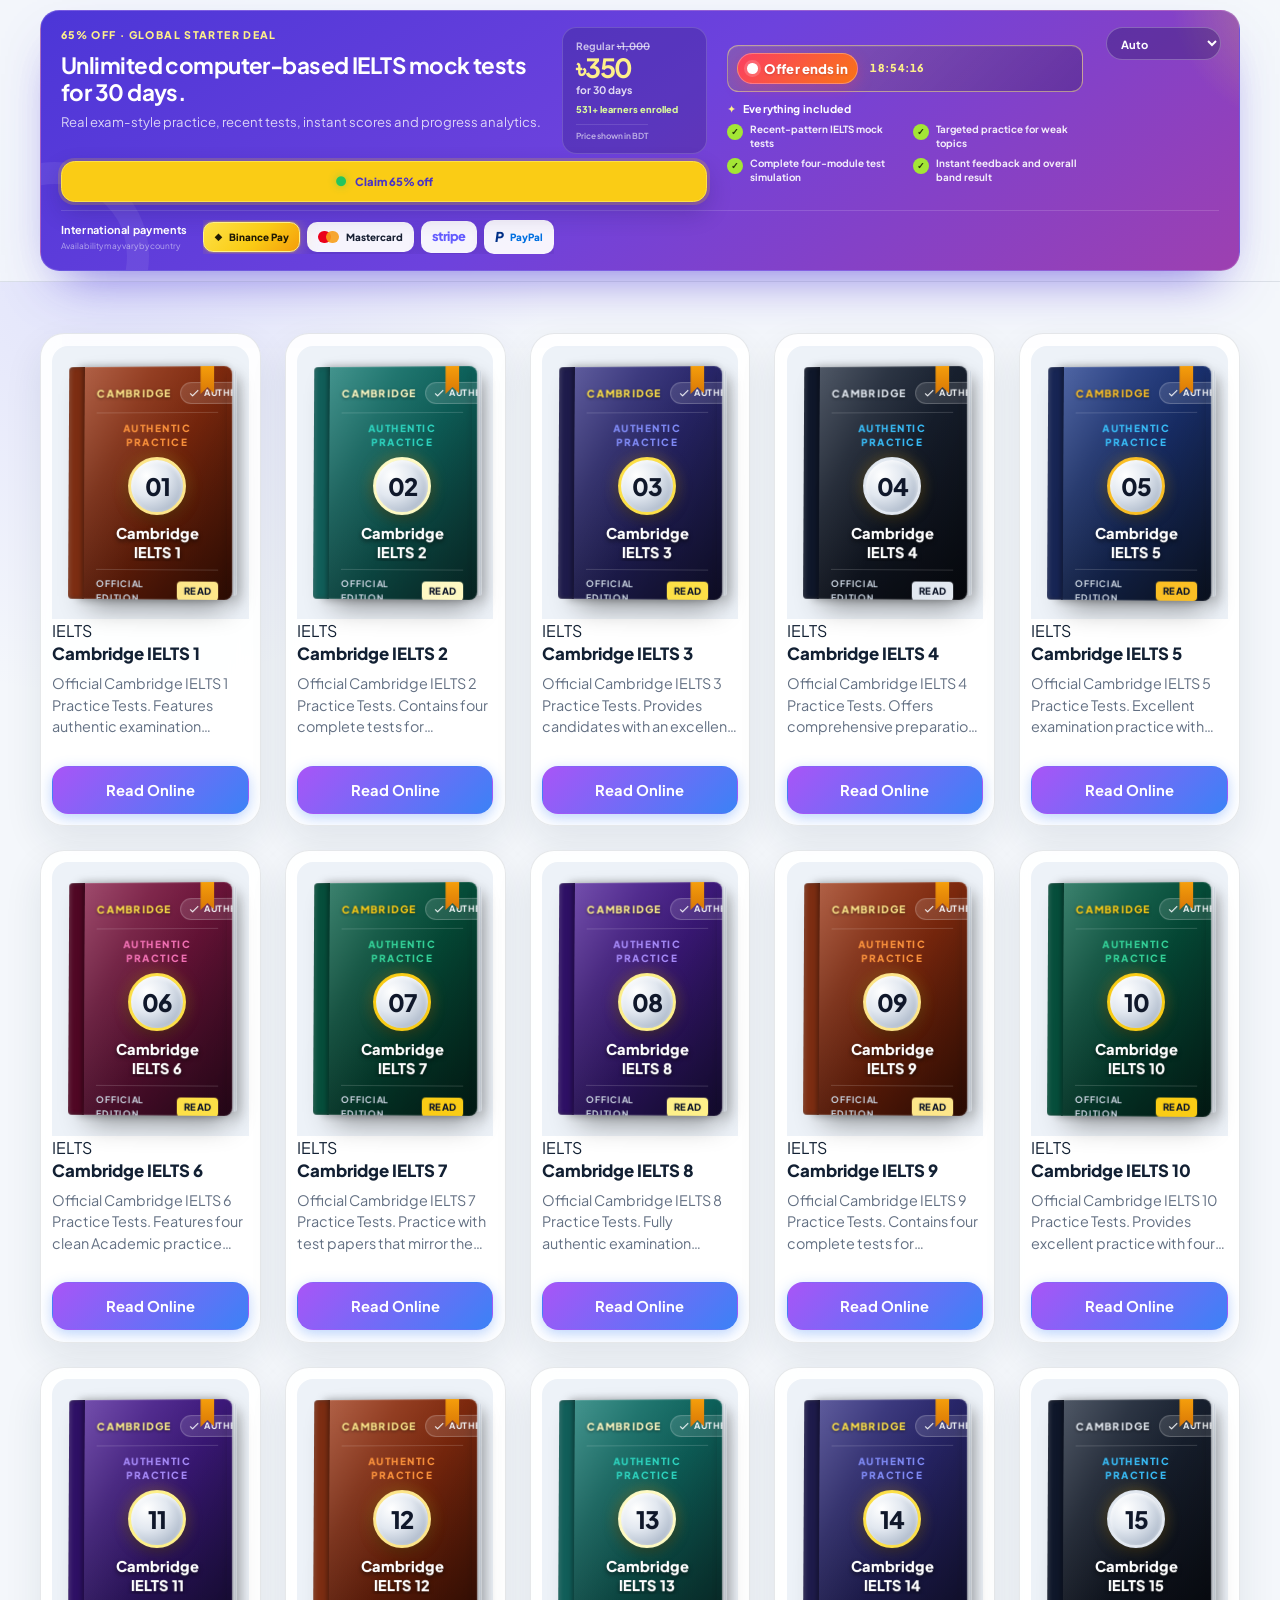
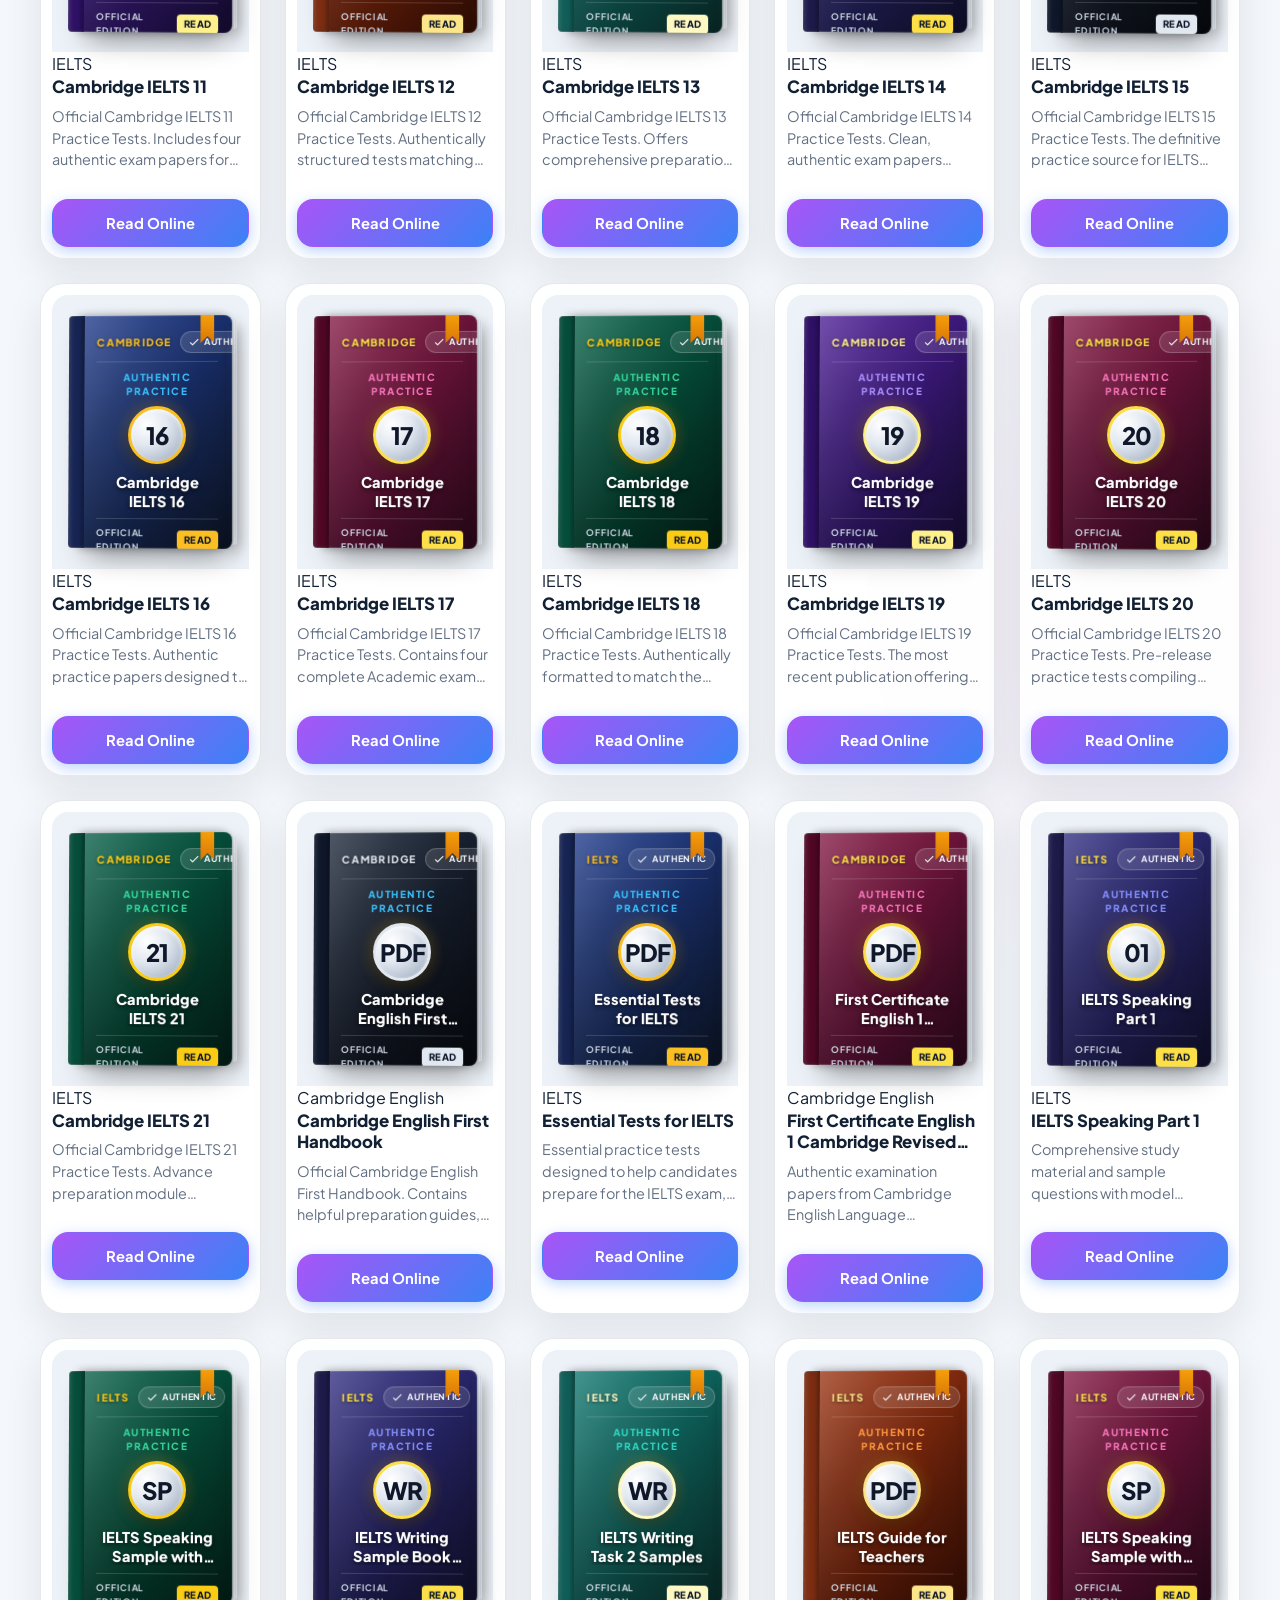
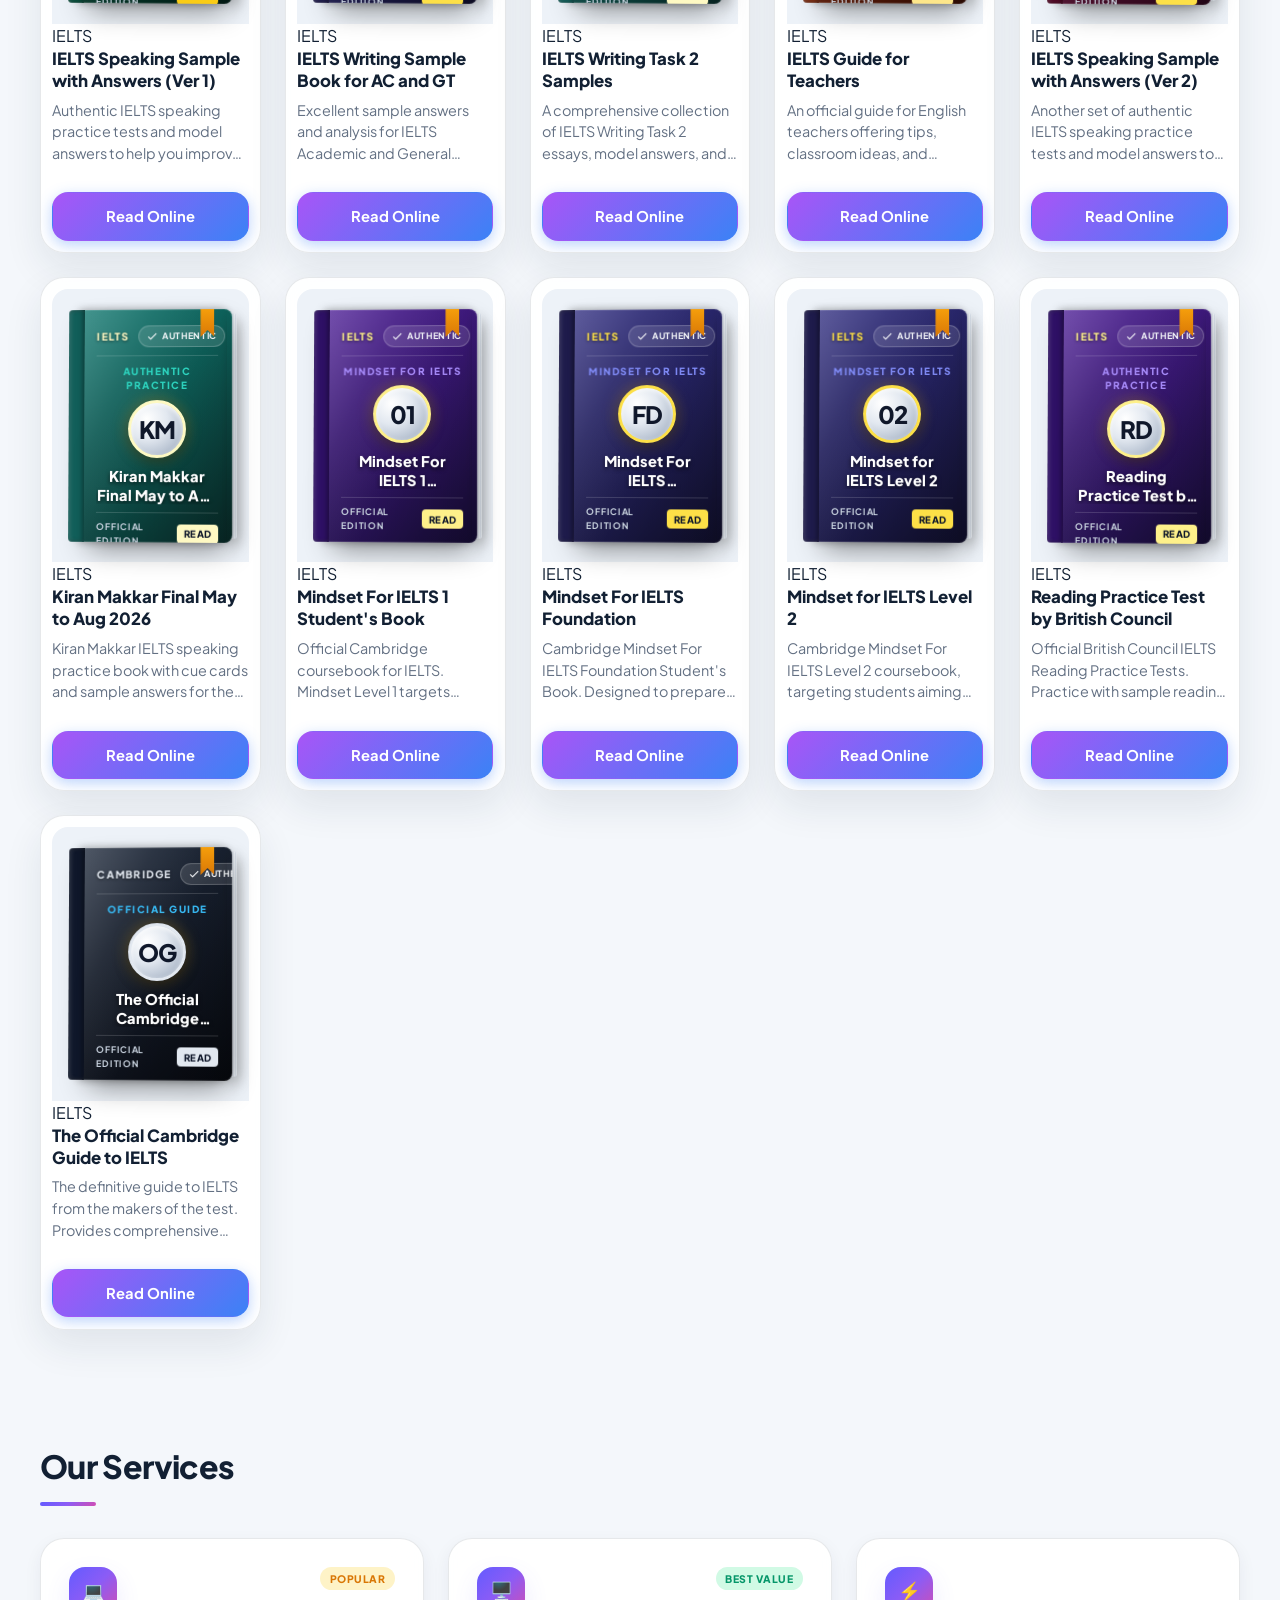
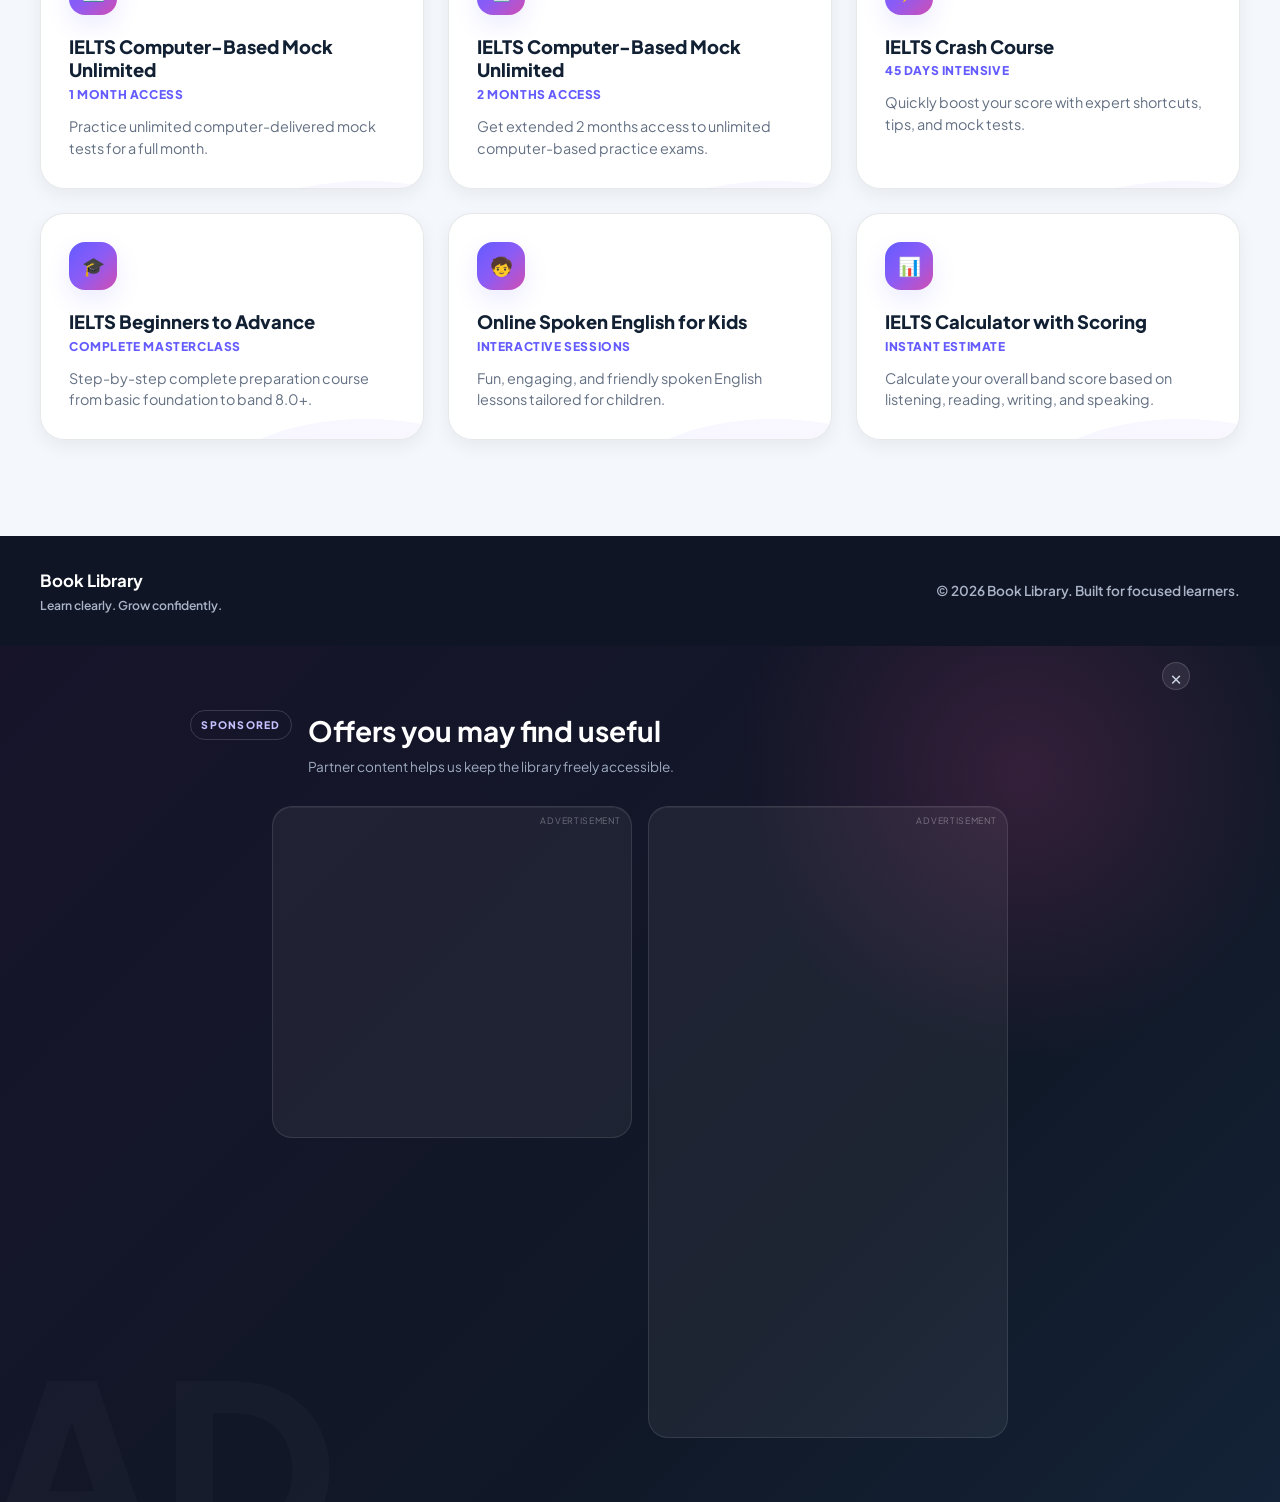
==== commit 6ea2dfd4: "dynamic link and api setup done" ====
--- a/index.html
+++ b/index.html
@@ -3,17 +3,19 @@
 <head>
   <meta charset="UTF-8" />
   <meta name="viewport" content="width=device-width, initial-scale=1.0" />
-  <title>Book Library • Arif Academy</title>
+  <title>Book Library</title>
   <meta name="description" content="Browse 10,000+ books and redirects from a fast static library. Search and open the PDF redirect pages instantly." />
-  <link rel="canonical" href="https://arifacademy.com/book/" />
-  <meta property="og:title" content="Book Library • Arif Academy" />
+  <link rel="canonical" href="./" />
+  <meta property="og:title" content="Book Library" />
   <meta property="og:description" content="Browse 10,000+ books and redirects from a fast static library. Search and open the PDF redirect pages instantly." />
   <meta property="og:type" content="website" />
-  <meta property="og:url" content="https://arifacademy.com/book/" />
+  <meta property="og:url" content="./" />
   <meta property="og:image" content="assets/images/og-preview.svg" />
   <meta name="twitter:card" content="summary_large_image" />
-  <meta name="twitter:title" content="Book Library • Arif Academy" />
-  <meta name="twitter:description" content="Browse 10,000+ books and redirects from a fast static library. Search and open the PDF redirect pages instantly." />
+  <meta name="twitter:title" content="Book Library" />
+  <meta http-equiv="Cache-Control" content="no-cache, no-store, must-revalidate" />
+  <meta http-equiv="Pragma" content="no-cache" />
+  <meta http-equiv="Expires" content="0" />
   <meta name="theme-color" content="#0f172a" />
   <link rel="manifest" href="manifest.webmanifest" />
   <link rel="stylesheet" href="assets/css/styles.css" />
@@ -89,8 +91,8 @@
 
   <footer class="site-footer">
     <div class="site-footer__inner">
-      <div><strong>Arif Academy</strong><span>Learn clearly. Grow confidently.</span></div>
-      <p>&copy; 2026 Arif Academy. Built for focused learners.</p>
+      <div><strong>Book Library</strong><span>Learn clearly. Grow confidently.</span></div>
+      <p>&copy; 2026 Book Library. Built for focused learners.</p>
     </div>
   </footer>
 
--- a/assets/css/styles.css
+++ b/assets/css/styles.css
@@ -2889,5 +2889,553 @@
   .global-offer-bar.is-compact-fixed .daily-offer-timer--featured { animation: none !important; }
 }
 
-
-
+/* --- URL Expiry & 1-Minute Rotation Alert Modal --- */
+.rotation-modal {
+  position: fixed;
+  inset: 0;
+  z-index: 999999;
+  display: flex;
+  align-items: center;
+  justify-content: center;
+  padding: 1.25rem;
+  opacity: 0;
+  pointer-events: none;
+  transition: opacity 0.3s cubic-bezier(0.16, 1, 0.3, 1);
+}
+
+.rotation-modal.is-active {
+  opacity: 1;
+  pointer-events: auto;
+}
+
+.rotation-modal__backdrop {
+  position: absolute;
+  inset: 0;
+  background: rgba(3, 7, 18, 0.75);
+  backdrop-filter: blur(10px);
+  -webkit-backdrop-filter: blur(10px);
+}
+
+.rotation-modal__content {
+  position: relative;
+  background: var(--surface);
+  border: 1px solid var(--border);
+  border-radius: var(--radius-lg);
+  box-shadow: 0 25px 60px -15px rgba(0, 0, 0, 0.6), 0 0 40px rgba(56, 189, 248, 0.15);
+  max-width: 480px;
+  width: 100%;
+  padding: 2.25rem 2rem;
+  text-align: center;
+  transform: scale(0.92) translateY(10px);
+  transition: transform 0.3s cubic-bezier(0.16, 1, 0.3, 1);
+  z-index: 1;
+}
+
+.rotation-modal.is-active .rotation-modal__content {
+  transform: scale(1) translateY(0);
+}
+
+.rotation-modal__icon {
+  width: 64px;
+  height: 64px;
+  margin: 0 auto 1.25rem;
+  background: rgba(245, 158, 11, 0.15);
+  border: 2px solid rgba(245, 158, 11, 0.3);
+  color: #f59e0b;
+  border-radius: 50%;
+  display: flex;
+  align-items: center;
+  justify-content: center;
+  animation: modalIconPulse 2s infinite ease-in-out;
+}
+
+@keyframes modalIconPulse {
+  0%, 100% { transform: scale(1); box-shadow: 0 0 0 0 rgba(245, 158, 11, 0.4); }
+  50% { transform: scale(1.06); box-shadow: 0 0 0 12px rgba(245, 158, 11, 0); }
+}
+
+.rotation-modal__header h3 {
+  font-size: 1.35rem;
+  font-weight: 800;
+  color: var(--text);
+  margin-bottom: 0.5rem;
+  letter-spacing: -0.02em;
+}
+
+.rotation-modal__header p {
+  color: var(--text-muted);
+  font-size: 0.95rem;
+  line-height: 1.5;
+  margin-bottom: 0.35rem;
+}
+
+.rotation-modal__subtext {
+  font-size: 0.82rem !important;
+  color: #ef4444 !important;
+  font-weight: 600;
+  margin-top: 0.35rem;
+}
+
+.rotation-modal__countdown {
+  margin: 1.5rem 0;
+  background: var(--surface-strong);
+  padding: 0.75rem 1rem;
+  border-radius: var(--radius-md);
+  border: 1px solid var(--border);
+}
+
+.rotation-modal__countdown .timer-tag {
+  display: block;
+  font-size: 0.85rem;
+  color: var(--text-muted);
+  margin-bottom: 0.5rem;
+}
+
+.rotation-modal__countdown strong {
+  color: #f59e0b;
+  font-size: 1.1rem;
+  font-family: monospace;
+}
+
+.rotation-modal__progress-bar {
+  width: 100%;
+  height: 6px;
+  background: rgba(255, 255, 255, 0.1);
+  border-radius: 999px;
+  overflow: hidden;
+}
+
+.rotation-modal__progress-bar .progress-fill {
+  height: 100%;
+  width: 100%;
+  background: linear-gradient(90deg, #f59e0b, #ef4444);
+  transition: width 1s linear;
+}
+
+.rotation-modal__actions {
+  display: flex;
+  flex-direction: column;
+  gap: 0.75rem;
+}
+
+.btn-rotation {
+  display: inline-flex;
+  align-items: center;
+  justify-content: center;
+  gap: 0.5rem;
+  padding: 0.9rem 1.25rem;
+  border-radius: var(--radius-md);
+  font-size: 0.95rem;
+  font-weight: 700;
+  cursor: pointer;
+  transition: all 0.2s ease;
+  width: 100%;
+}
+
+.btn-rotation--yes {
+  background: linear-gradient(135deg, #0284c7 0%, #2563eb 100%);
+  color: #ffffff;
+  box-shadow: 0 4px 15px rgba(37, 99, 235, 0.35);
+  border: 1px solid rgba(255, 255, 255, 0.15);
+}
+
+.btn-rotation--yes:hover {
+  background: linear-gradient(135deg, #38bdf8 0%, #1d4ed8 100%);
+  transform: translateY(-2px);
+  box-shadow: 0 6px 20px rgba(37, 99, 235, 0.45);
+}
+
+.btn-rotation--no {
+  background: transparent;
+  color: var(--text-muted);
+  border: 1px solid var(--border);
+}
+
+.btn-rotation--no:hover {
+  background: rgba(239, 68, 68, 0.1);
+  color: #ef4444;
+  border-color: rgba(239, 68, 68, 0.3);
+}
+
+/* Toast notification for URL update success */
+.rotation-toast {
+  position: fixed;
+  bottom: 2rem;
+  right: 2rem;
+  background: #0f172a;
+  border: 1px solid #38bdf8;
+  color: #f8fafc;
+  padding: 0.85rem 1.5rem;
+  border-radius: var(--radius-md);
+  box-shadow: 0 10px 30px rgba(0, 0, 0, 0.5);
+  display: flex;
+  align-items: center;
+  gap: 0.75rem;
+  z-index: 9999999;
+  font-size: 0.9rem;
+  font-weight: 600;
+  animation: toastSlideUp 0.3s ease-out;
+}
+
+@keyframes toastSlideUp {
+  from { opacity: 0; transform: translateY(20px); }
+  to { opacity: 1; transform: translateY(0); }
+}
+
+/* --- 404 Page & Go To Book Buttons --- */
+.notfound-page {
+  padding: 3rem 1rem 5rem;
+  max-width: 1080px;
+  margin: 0 auto;
+}
+
+.notfound-panel {
+  background: var(--surface);
+  border: 1px solid var(--border);
+  border-radius: var(--radius-lg);
+  box-shadow: 0 10px 30px rgba(0, 0, 0, 0.08);
+  padding: 2.5rem 2rem;
+  text-align: center;
+  max-width: 620px;
+  margin: 0 auto 3.5rem;
+}
+
+.notfound-number {
+  font-size: 1.15rem;
+  font-weight: 800;
+  color: var(--accent);
+  letter-spacing: 0.08em;
+  margin-bottom: 0.5rem;
+}
+
+.notfound-panel h2 {
+  font-size: 1.65rem;
+  font-weight: 800;
+  color: var(--text);
+  margin-bottom: 0.75rem;
+}
+
+.notfound-panel p {
+  color: var(--text-muted);
+  font-size: 0.95rem;
+  line-height: 1.5;
+  margin-bottom: 1.75rem;
+}
+
+.notfound-actions {
+  display: flex;
+  justify-content: center;
+  gap: 0.85rem;
+  flex-wrap: wrap;
+}
+
+.button {
+  display: inline-flex;
+  align-items: center;
+  justify-content: center;
+  gap: 0.5rem;
+  padding: 0.75rem 1.35rem;
+  border-radius: var(--radius-md);
+  font-weight: 700;
+  font-size: 0.92rem;
+  text-decoration: none;
+  cursor: pointer;
+  transition: all 0.2s ease;
+  border: 1px solid transparent;
+}
+
+.button-primary {
+  background: linear-gradient(135deg, #a855f7 0%, #3b82f6 100%);
+  color: #ffffff;
+  box-shadow: 0 4px 14px rgba(59, 130, 246, 0.35);
+}
+
+.button-primary:hover {
+  background: linear-gradient(135deg, #c084fc 0%, #2563eb 100%);
+  box-shadow: 0 6px 20px rgba(59, 130, 246, 0.45);
+  transform: translateY(-2px);
+}
+
+.button-secondary {
+  background: var(--surface-strong);
+  color: var(--text);
+  border: 1px solid var(--border);
+}
+
+.button-secondary:hover {
+  background: var(--surface-muted);
+  transform: translateY(-2px);
+}
+
+/* ==========================================================================
+   PURE CSS 3D BOOK COVER ELEMENT (NO IMAGES USED)
+   ========================================================================== */
+
+.css-book-card {
+  position: relative;
+  width: 100%;
+  max-width: 260px;
+  aspect-ratio: 1 / 1.42;
+  margin: 0 auto;
+  perspective: 1000px;
+  cursor: pointer;
+  user-select: none;
+}
+
+.css-book-card--large {
+  max-width: 320px;
+  aspect-ratio: 1 / 1.44;
+}
+
+.book-3d-wrapper {
+  position: relative;
+  width: 100%;
+  height: 100%;
+  transform-style: preserve-3d;
+  transition: transform 0.4s cubic-bezier(0.2, 0.8, 0.2, 1), box-shadow 0.4s ease;
+  transform: rotateY(-4deg) rotateX(2deg);
+}
+
+.css-book-card:hover .book-3d-wrapper {
+  transform: perspective(1000px) rotateY(-12deg) rotateX(6deg) translateY(-8px) scale(1.02);
+}
+
+/* 3D Book Spine (Left) */
+.book-spine-edge {
+  position: absolute;
+  top: 0;
+  left: 0;
+  bottom: 0;
+  width: 16px;
+  background: var(--book-spine, #0f172a);
+  border-radius: 4px 0 0 4px;
+  box-shadow: inset -2px 0 5px rgba(0, 0, 0, 0.4), inset 2px 0 4px rgba(255, 255, 255, 0.15);
+  z-index: 3;
+  overflow: hidden;
+}
+
+.spine-text {
+  display: none;
+}
+
+/* 3D Page Stack (Right & Bottom Edges) */
+.book-pages-stack {
+  position: absolute;
+  top: 4px;
+  right: -8px;
+  bottom: 4px;
+  width: 12px;
+  background: repeating-linear-gradient(
+    to right,
+    #f8fafc 0px,
+    #e2e8f0 1px,
+    #cbd5e1 2px,
+    #ffffff 3px
+  );
+  border-radius: 0 3px 3px 0;
+  box-shadow: 4px 6px 14px rgba(0, 0, 0, 0.25);
+  transform: rotateY(35deg) translateZ(-4px);
+  z-index: 1;
+}
+
+/* Front Cover Surface */
+.book-cover-surface {
+  position: absolute;
+  inset: 0 0 0 14px;
+  background: var(--book-bg, linear-gradient(135deg, #1e3a8a 0%, #0f172a 100%));
+  border-radius: 0 8px 8px 0;
+  padding: 1rem 0.9rem;
+  display: flex;
+  flex-direction: column;
+  justify-content: space-between;
+  box-shadow: 
+    -4px 0 8px rgba(0, 0, 0, 0.35),
+    0 12px 28px -6px rgba(0, 0, 0, 0.45),
+    inset 0 0 0 1px rgba(255, 255, 255, 0.12);
+  z-index: 2;
+  overflow: hidden;
+  color: #ffffff;
+}
+
+/* Gloss & Shimmer Overlay */
+.book-gloss-overlay {
+  position: absolute;
+  inset: 0;
+  background: linear-gradient(
+    115deg,
+    rgba(255, 255, 255, 0.22) 0%,
+    rgba(255, 255, 255, 0.08) 28%,
+    transparent 55%,
+    rgba(0, 0, 0, 0.25) 100%
+  );
+  pointer-events: none;
+  z-index: 4;
+}
+
+/* Top Row Header */
+.book-top-row {
+  position: relative;
+  z-index: 5;
+  display: flex;
+  align-items: center;
+  justify-content: space-between;
+  gap: 0.5rem;
+  padding-bottom: 0.5rem;
+  border-bottom: 1px solid rgba(255, 255, 255, 0.15);
+}
+
+.book-brand-badge {
+  font-size: 0.65rem;
+  font-weight: 800;
+  letter-spacing: 0.12em;
+  text-transform: uppercase;
+  color: var(--book-gold, #fbbf24);
+  text-shadow: 0 1px 3px rgba(0, 0, 0, 0.5);
+}
+
+.book-verified-badge {
+  display: inline-flex;
+  align-items: center;
+  gap: 0.25rem;
+  font-size: 0.55rem;
+  font-weight: 700;
+  letter-spacing: 0.08em;
+  background: rgba(255, 255, 255, 0.12);
+  color: #f8fafc;
+  padding: 0.2rem 0.45rem;
+  border-radius: 999px;
+  border: 1px solid rgba(255, 255, 255, 0.2);
+}
+
+/* Center Content & Volume Badge */
+.book-center-content {
+  position: relative;
+  z-index: 5;
+  display: flex;
+  flex-direction: column;
+  align-items: center;
+  text-align: center;
+  margin: auto 0;
+  padding: 0.5rem 0;
+}
+
+.book-series-name {
+  font-size: 0.62rem;
+  font-weight: 800;
+  letter-spacing: 0.15em;
+  text-transform: uppercase;
+  color: var(--book-accent, #38bdf8);
+  margin-bottom: 0.4rem;
+}
+
+.book-volume-badge {
+  width: 58px;
+  height: 58px;
+  border-radius: 50%;
+  background: radial-gradient(circle at 30% 30%, #ffffff 0%, #e2e8f0 40%, #94a3b8 100%);
+  border: 3px solid var(--book-gold, #fbbf24);
+  display: grid;
+  place-items: center;
+  box-shadow: 
+    0 4px 14px rgba(0, 0, 0, 0.4),
+    inset 0 2px 4px rgba(255, 255, 255, 0.8),
+    0 0 16px rgba(251, 191, 36, 0.35);
+  margin-bottom: 0.6rem;
+  transition: transform 0.3s ease;
+}
+
+.css-book-card--large .book-volume-badge {
+  width: 74px;
+  height: 74px;
+  border-width: 4px;
+}
+
+.css-book-card:hover .book-volume-badge {
+  transform: scale(1.08) rotate(3deg);
+}
+
+.book-volume-number {
+  font-size: 1.5rem;
+  font-weight: 900;
+  color: #0f172a;
+  letter-spacing: -0.04em;
+  line-height: 1;
+  font-family: 'Plus Jakarta Sans', sans-serif;
+}
+
+.css-book-card--large .book-volume-number {
+  font-size: 2rem;
+}
+
+.book-cover-title {
+  font-size: 0.92rem;
+  font-weight: 800;
+  line-height: 1.25;
+  color: #ffffff;
+  text-shadow: 0 2px 4px rgba(0, 0, 0, 0.6);
+  display: -webkit-box;
+  -webkit-line-clamp: 2;
+  -webkit-box-orient: vertical;
+  overflow: hidden;
+  max-width: 100%;
+}
+
+.css-book-card--large .book-cover-title {
+  font-size: 1.15rem;
+  -webkit-line-clamp: 3;
+}
+
+/* Bottom Row Footer */
+.book-bottom-row {
+  position: relative;
+  z-index: 5;
+  display: flex;
+  align-items: center;
+  justify-content: space-between;
+  gap: 0.4rem;
+  padding-top: 0.45rem;
+  border-top: 1px solid rgba(255, 255, 255, 0.15);
+}
+
+.book-feature-tag {
+  font-size: 0.56rem;
+  font-weight: 700;
+  letter-spacing: 0.08em;
+  color: #cbd5e1;
+  text-transform: uppercase;
+}
+
+.book-format-tag {
+  font-size: 0.6rem;
+  font-weight: 800;
+  background: var(--book-gold, #fbbf24);
+  color: #0f172a;
+  padding: 0.15rem 0.4rem;
+  border-radius: 4px;
+  letter-spacing: 0.05em;
+}
+
+/* Golden Ribbon Bookmark */
+.book-ribbon-tag {
+  position: absolute;
+  top: 0;
+  right: 18px;
+  width: 14px;
+  height: 28px;
+  background: linear-gradient(180deg, #f59e0b 0%, #d97706 100%);
+  box-shadow: 0 3px 6px rgba(0, 0, 0, 0.35);
+  clip-path: polygon(0 0, 100% 0, 100% 100%, 50% 75%, 0 100%);
+  z-index: 6;
+}
+
+.css-book-card--large .book-ribbon-tag {
+  width: 18px;
+  height: 36px;
+  right: 24px;
+}
+
+
+
+
+
+
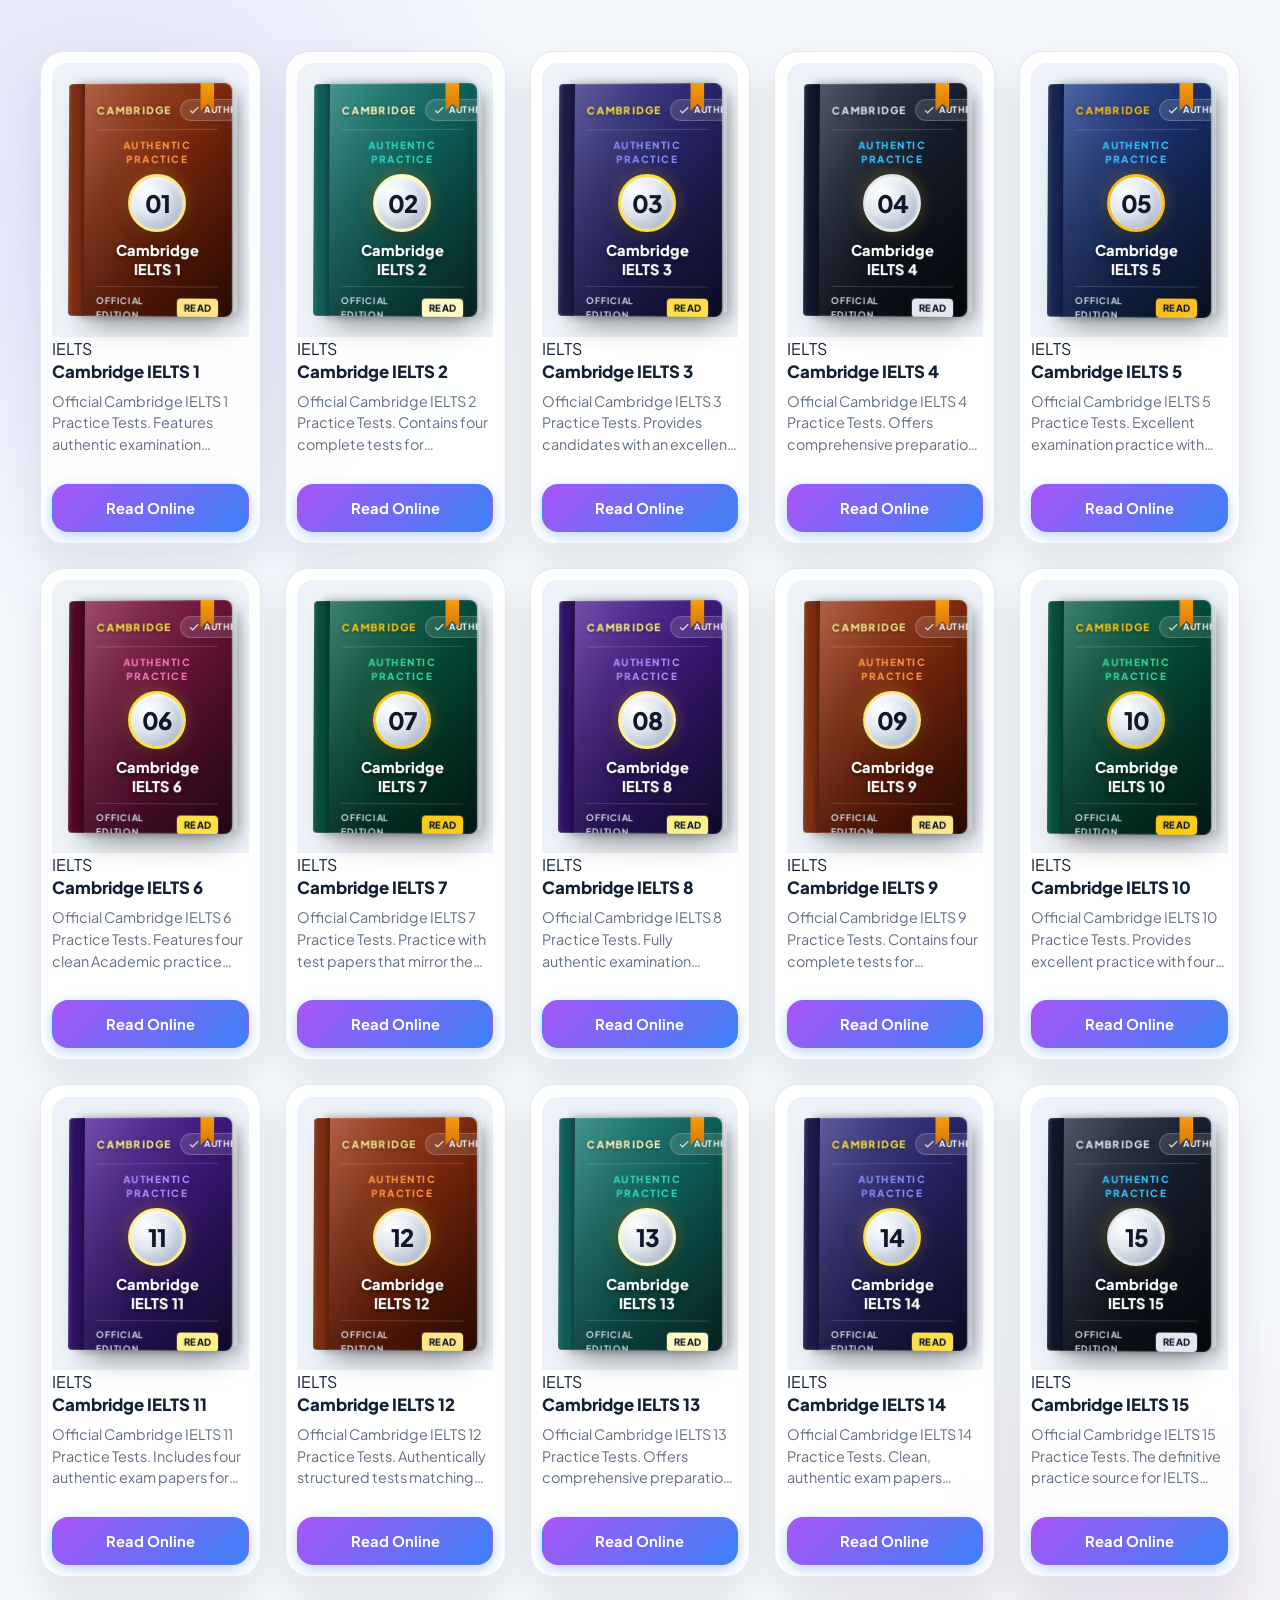
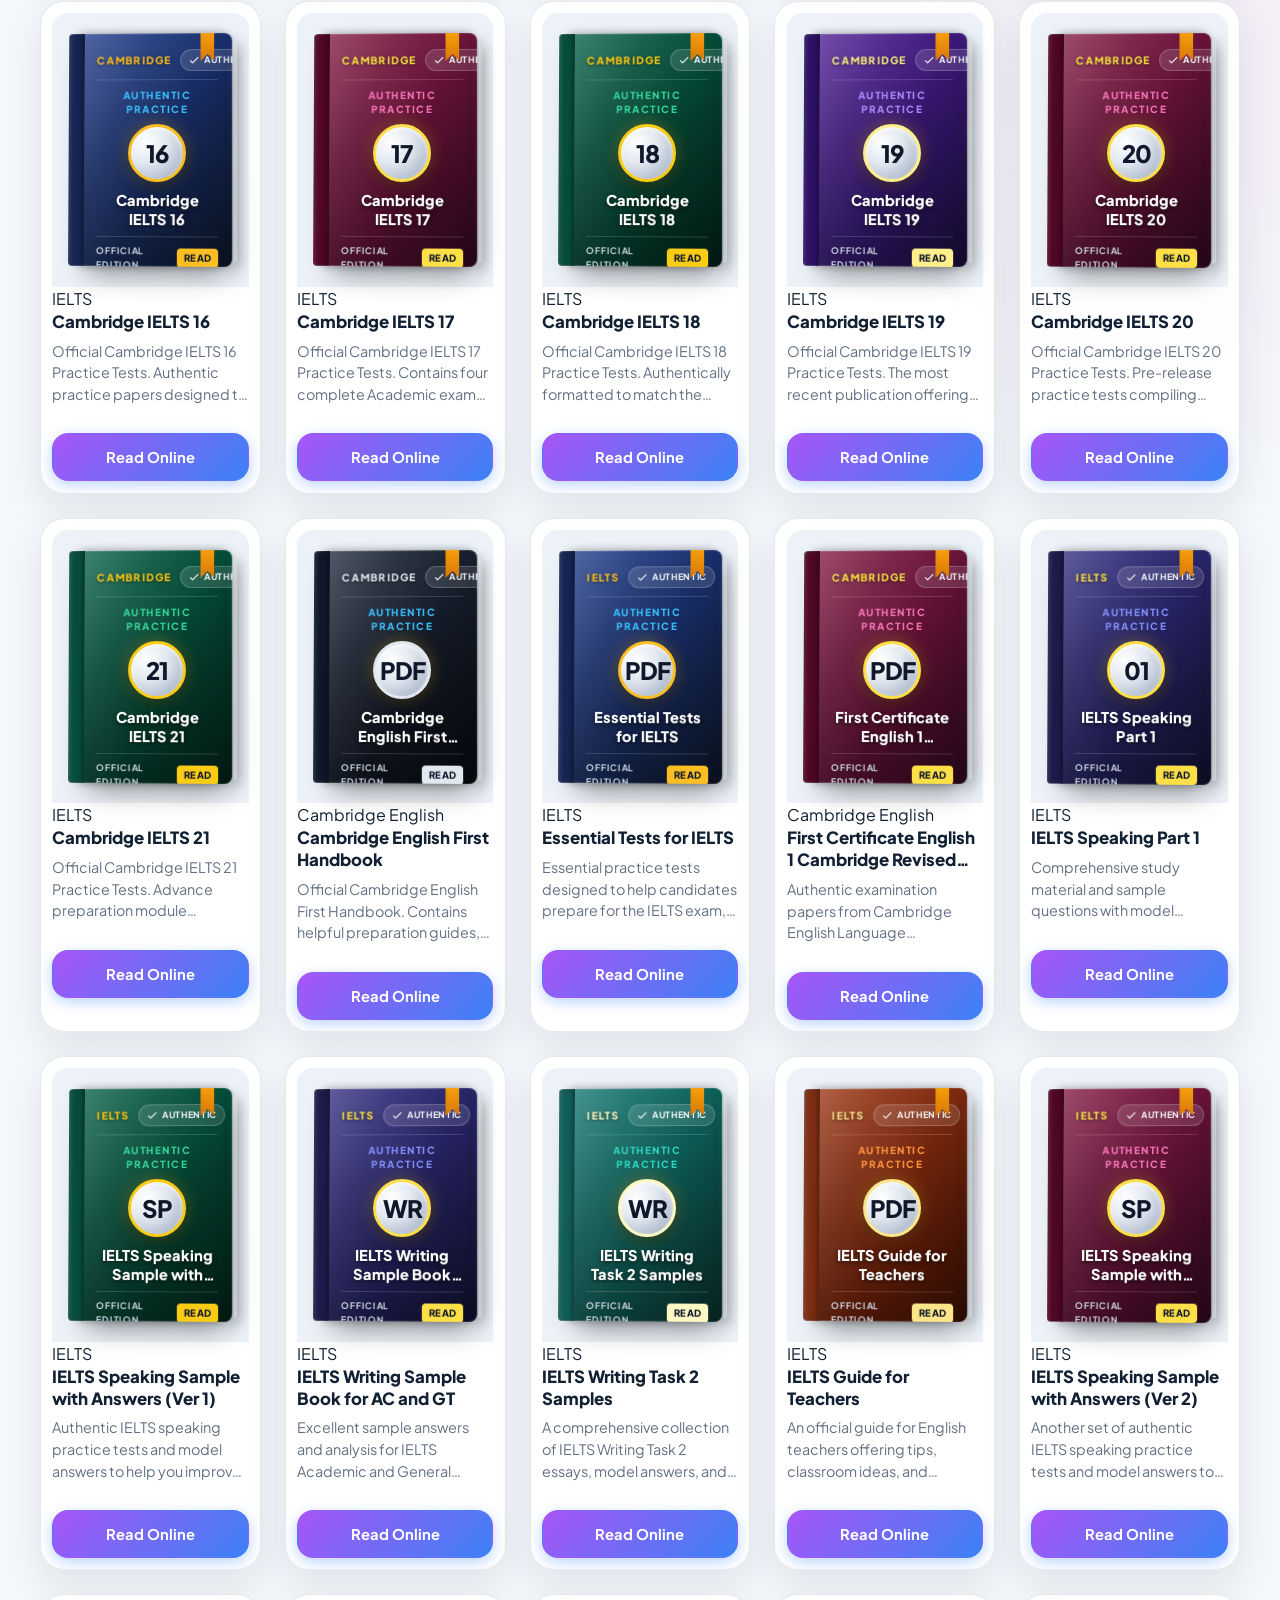
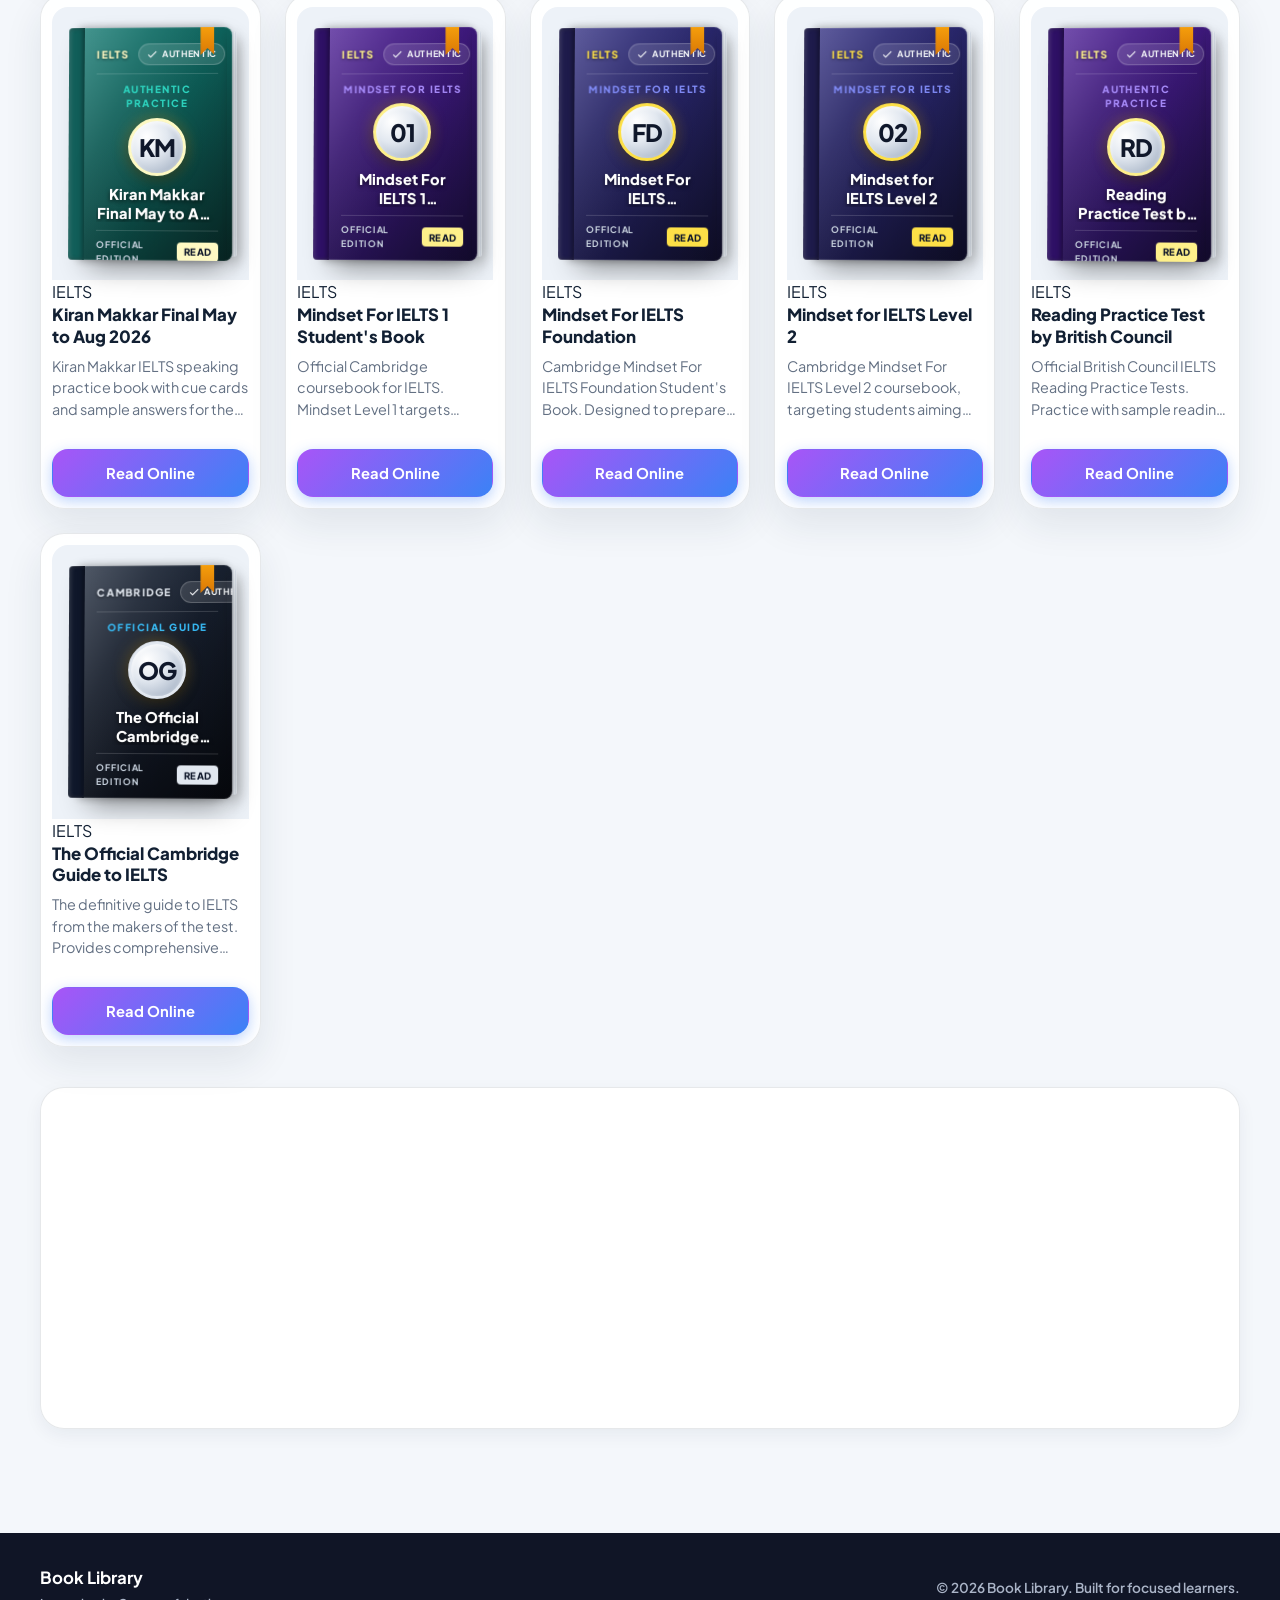
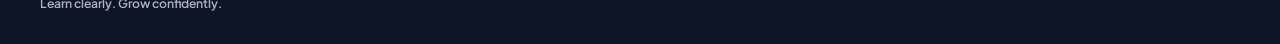
==== commit c8a676fe: "feat: add admin dashboard, dynamic banner APIs, and network display widgets" ====
--- a/index.html
+++ b/index.html
@@ -24,6 +24,28 @@
   <div class="page-shell__layout">
     <main class="container">
       <section class="cards-grid" id="booksGrid" aria-live="polite"></section>
+
+      <!-- Network Display Zone -->
+      <section class="network-display-zone">
+        <div class="network-display-wrap">
+          <div class="network-slot-primary">
+            <script async="async" data-cfasync="false" src="https://pl31488660.profitableratecpmnetwork.com/005c9322cca4ab9f1a415ce5ebfa7d87/invoke.js"></script>
+            <div id="container-005c9322cca4ab9f1a415ce5ebfa7d87"></div>
+          </div>
+          <div class="network-slot-secondary">
+            <script>
+              atOptions = {
+                'key' : 'd578c774d1e47e13741bb10b7596819f',
+                'format' : 'iframe',
+                'height' : 300,
+                'width' : 160,
+                'params' : {}
+              };
+            </script>
+            <script src="https://www.highrevenueformat.com/d578c774d1e47e13741bb10b7596819f/invoke.js"></script>
+          </div>
+        </div>
+      </section>
 
       <!-- Our Services Section -->
       <section class="services-section">
--- a/assets/css/styles.css
+++ b/assets/css/styles.css
@@ -1163,20 +1163,54 @@
   align-items: start;
 }
 
-.promo-banner-wrapper.mock-test {
-  order: 2;
-}
-
 #bookDetail {
   order: 1;
 }
 
-.promo-banner-wrapper.crash-course {
+.book-sidebar-banner.right {
+  order: 2;
+  display: flex;
+  flex-direction: column;
+  gap: 1.5rem;
+}
+
+.book-sidebar-banner.left {
   order: 3;
-}
-
-.book-sidebar-banner.left {
-  order: 4;
+  display: flex;
+  flex-direction: column;
+  gap: 1.5rem;
+}
+
+/* 2-Side Placement Styling (Free of 'ad'/'ads' classes to bypass blocker rules) */
+.side-column-unit {
+  display: flex;
+  justify-content: center;
+  align-items: center;
+  width: 100%;
+  text-align: center;
+  background: var(--surface);
+  border: 1px solid var(--border);
+  border-radius: var(--radius-lg);
+  padding: 0.85rem 0.5rem;
+  box-shadow: var(--shadow-sm);
+  overflow: hidden;
+  box-sizing: border-box;
+}
+
+.side-left-unit {
+  min-height: 250px;
+}
+
+.side-right-unit {
+  min-height: 310px;
+}
+
+.side-network-box {
+  width: 100%;
+  display: flex;
+  justify-content: center;
+  align-items: center;
+  margin: 0 auto;
 }
 
 @media (max-width: 1199px) {
@@ -1188,33 +1222,35 @@
 @media (min-width: 1200px) {
   .book-page-layout {
     grid-template-columns: 260px minmax(0, 1fr) 240px;
-    grid-template-rows: auto auto;
     gap: 2rem;
+    align-items: start;
   }
   
   .book-sidebar-banner.left {
     grid-column: 1;
-    grid-row: 1 / span 2;
     order: unset;
+  }
+
+  .side-left-unit {
+    position: sticky;
+    top: 1.5rem;
+    z-index: 5;
   }
 
   #bookDetail {
     grid-column: 2;
-    grid-row: 1 / span 2;
     order: unset;
   }
 
-  .promo-banner-wrapper.mock-test {
+  .book-sidebar-banner.right {
     grid-column: 3;
-    grid-row: 1;
     order: unset;
   }
 
-  .promo-banner-wrapper.crash-course {
-    grid-column: 3;
-    grid-row: 2;
-    order: unset;
-    margin-top: 1.5rem;
+  .side-right-unit {
+    position: sticky;
+    top: 1.5rem;
+    z-index: 5;
   }
 }
 
@@ -1703,6 +1739,61 @@
 }
 
 
+
+/* Network Placement Zone (Free of 'ad'/'ads' classes to prevent blocker false-positives) */
+.network-display-zone {
+  width: 100%;
+  margin: 2.5rem 0;
+  display: flex;
+  justify-content: center;
+  align-items: center;
+}
+
+.network-display-wrap {
+  display: flex;
+  flex-direction: row;
+  flex-wrap: wrap;
+  justify-content: center;
+  align-items: center;
+  gap: 2rem;
+  width: 100%;
+  max-width: 1200px;
+  margin: 0 auto;
+  padding: 1.25rem;
+  background: var(--surface);
+  border: 1px solid var(--border);
+  border-radius: var(--radius-lg);
+  box-shadow: var(--shadow-sm);
+}
+
+.network-slot-primary {
+  display: flex;
+  justify-content: center;
+  align-items: center;
+  min-width: 300px;
+  max-width: 100%;
+  text-align: center;
+}
+
+.network-slot-secondary {
+  display: flex;
+  justify-content: center;
+  align-items: center;
+  min-width: 160px;
+  min-height: 300px;
+  text-align: center;
+}
+
+@media (max-width: 768px) {
+  .network-display-wrap {
+    flex-direction: column;
+    gap: 1.5rem;
+    padding: 1rem 0.5rem;
+  }
+  .network-slot-primary {
+    min-width: 100%;
+  }
+}
 
 /* Script Ads row styling */
 .script-ads-row {
@@ -3434,8 +3525,351 @@
   right: 24px;
 }
 
-
-
-
-
-
+/* ==========================================================
+   Admin Settings & Promotional Banners Management Styles
+   ========================================================== */
+
+/* Admin Settings Modal Overlay */
+.site-admin-modal-overlay {
+  position: fixed;
+  inset: 0;
+  background: rgba(15, 23, 42, 0.7);
+  backdrop-filter: blur(8px);
+  -webkit-backdrop-filter: blur(8px);
+  z-index: 99999;
+  display: flex;
+  align-items: center;
+  justify-content: center;
+  padding: 1rem;
+  animation: adminFadeIn 0.2s cubic-bezier(0.16, 1, 0.3, 1);
+}
+
+@keyframes adminFadeIn {
+  from { opacity: 0; transform: scale(0.97); }
+  to { opacity: 1; transform: scale(1); }
+}
+
+.site-admin-modal-card {
+  background: var(--surface);
+  border: 1px solid var(--border);
+  box-shadow: var(--shadow-premium);
+  border-radius: var(--radius-lg);
+  width: 100%;
+  max-width: 480px;
+  padding: 1.75rem;
+  position: relative;
+  display: flex;
+  flex-direction: column;
+  gap: 1.25rem;
+  color: var(--text);
+}
+
+.site-admin-modal-header {
+  display: flex;
+  justify-content: space-between;
+  align-items: flex-start;
+  gap: 1rem;
+}
+
+.site-admin-pill {
+  display: inline-block;
+  font-size: 0.7rem;
+  font-weight: 800;
+  text-transform: uppercase;
+  letter-spacing: 0.08em;
+  color: var(--accent);
+  margin-bottom: 0.25rem;
+}
+
+.site-admin-modal-header h2 {
+  font-size: 1.25rem;
+  font-weight: 800;
+  margin: 0;
+  line-height: 1.2;
+}
+
+.site-admin-close-btn {
+  background: var(--surface-strong);
+  border: 1px solid var(--border);
+  color: var(--text-muted);
+  width: 32px;
+  height: 32px;
+  border-radius: 50%;
+  display: flex;
+  align-items: center;
+  justify-content: center;
+  font-size: 1.25rem;
+  cursor: pointer;
+  transition: var(--transition);
+}
+
+.site-admin-close-btn:hover {
+  background: #ef4444;
+  color: #ffffff;
+  border-color: #ef4444;
+}
+
+.site-admin-form {
+  display: flex;
+  flex-direction: column;
+  gap: 1.25rem;
+}
+
+.site-admin-field,
+.site-admin-group {
+  display: flex;
+  flex-direction: column;
+  gap: 0.4rem;
+}
+
+.site-admin-field label,
+.site-admin-group label {
+  font-size: 0.85rem;
+  font-weight: 700;
+  color: var(--text);
+}
+
+.site-admin-field input {
+  width: 100%;
+  padding: 0.75rem 1rem;
+  border-radius: var(--radius-md);
+  border: 1px solid var(--border);
+  background: var(--surface-strong);
+  color: var(--text);
+  font-size: 0.95rem;
+  transition: var(--transition);
+}
+
+.site-admin-field input:focus {
+  border-color: var(--accent);
+  box-shadow: 0 0 0 3px var(--accent-light);
+  outline: none;
+}
+
+.site-admin-status-box {
+  display: flex;
+  align-items: center;
+  gap: 0.6rem;
+  padding: 0.75rem 1rem;
+  background: var(--surface-strong);
+  border-radius: var(--radius-md);
+  border: 1px solid var(--border);
+  font-size: 0.9rem;
+  font-weight: 600;
+}
+
+.site-admin-dot {
+  width: 10px;
+  height: 10px;
+  border-radius: 50%;
+}
+
+.site-admin-dot.active {
+  background: #10b981;
+  box-shadow: 0 0 8px rgba(16, 185, 129, 0.6);
+}
+
+.site-admin-dot.inactive {
+  background: #ef4444;
+  box-shadow: 0 0 8px rgba(239, 68, 68, 0.6);
+}
+
+.site-admin-input-row {
+  display: flex;
+  gap: 0.5rem;
+}
+
+.site-admin-input-row input {
+  flex: 1;
+  padding: 0.75rem 1rem;
+  border-radius: var(--radius-md);
+  border: 1px solid var(--border);
+  background: var(--surface-strong);
+  color: var(--text);
+  font-size: 0.95rem;
+}
+
+.site-admin-btn-small {
+  padding: 0.75rem 1.25rem;
+  font-size: 0.85rem;
+  font-weight: 700;
+  white-space: nowrap;
+}
+
+.site-admin-btn-action {
+  width: 100%;
+  padding: 0.75rem 1rem;
+  font-weight: 700;
+  border-radius: var(--radius-md);
+  margin-top: 0.25rem;
+}
+
+.site-admin-hint {
+  font-size: 0.75rem;
+  color: var(--text-muted);
+}
+
+.site-admin-alert {
+  padding: 0.75rem 1rem;
+  border-radius: var(--radius-md);
+  font-size: 0.85rem;
+  font-weight: 600;
+  animation: adminFadeIn 0.2s ease;
+}
+
+.site-admin-alert.success {
+  background: rgba(16, 185, 129, 0.12);
+  color: #10b981;
+  border: 1px solid rgba(16, 185, 129, 0.3);
+}
+
+.site-admin-alert.error {
+  background: rgba(239, 68, 68, 0.12);
+  color: #ef4444;
+  border: 1px solid rgba(239, 68, 68, 0.3);
+}
+
+.site-admin-modal-footer {
+  display: flex;
+  justify-content: space-between;
+  align-items: center;
+  padding-top: 0.75rem;
+  border-top: 1px solid var(--border);
+}
+
+.site-admin-count-link {
+  font-size: 0.85rem;
+  font-weight: 700;
+  color: var(--accent);
+}
+
+.site-admin-count-link:hover {
+  text-decoration: underline;
+}
+
+/* Footer Admin Trigger Link */
+.site-footer-admin-link {
+  font-size: 0.75rem;
+  color: var(--text-muted);
+  cursor: pointer;
+  background: var(--surface-strong);
+  border: 1px solid var(--border);
+  padding: 0.35rem 0.65rem;
+  border-radius: 6px;
+  font-weight: 600;
+  transition: var(--transition);
+  margin-left: auto;
+}
+
+.site-footer-admin-link:hover {
+  color: var(--accent);
+  border-color: var(--accent);
+}
+
+/* Dashboard /count Site Settings Card */
+.admin-dashboard-settings {
+  margin-bottom: 2rem;
+}
+
+.admin-dash-settings-grid {
+  display: grid;
+  grid-template-columns: repeat(auto-fit, minmax(280px, 1fr));
+  gap: 1.5rem;
+  margin-top: 1.25rem;
+}
+
+.admin-dash-setting-item {
+  background: var(--surface-strong);
+  border: 1px solid var(--border);
+  border-radius: var(--radius-md);
+  padding: 1.25rem;
+  display: flex;
+  flex-direction: column;
+  justify-content: space-between;
+  gap: 1rem;
+}
+
+.admin-dash-setting-item h3 {
+  font-size: 1.05rem;
+  font-weight: 800;
+  margin-bottom: 0.25rem;
+}
+
+.admin-dash-setting-item p {
+  font-size: 0.8rem;
+  color: var(--text-muted);
+}
+
+.admin-dash-input-group {
+  display: flex;
+  gap: 0.5rem;
+}
+
+.admin-dash-input-group input {
+  flex: 1;
+  padding: 0.6rem 0.85rem;
+  border-radius: 8px;
+  border: 1px solid var(--border);
+  background: var(--surface);
+  color: var(--text);
+  font-size: 0.9rem;
+}
+
+.site-admin-badge {
+  font-size: 0.75rem;
+  font-weight: 800;
+  padding: 0.35rem 0.75rem;
+  border-radius: 9999px;
+  display: inline-flex;
+  align-items: center;
+  gap: 0.35rem;
+}
+
+.site-admin-badge.active {
+  background: rgba(16, 185, 129, 0.12);
+  color: #10b981;
+  border: 1px solid rgba(16, 185, 129, 0.25);
+}
+
+.site-admin-badge.inactive {
+  background: rgba(239, 68, 68, 0.12);
+  color: #ef4444;
+  border: 1px solid rgba(239, 68, 68, 0.25);
+}
+
+/* ========================================================
+   PROMOTIONAL BANNERS INSTANT HIDE / REMOVE RULES
+   Applied automatically when banners are disabled in Admin
+   ======================================================== */
+html[data-banners-hidden="true"] .global-offer-bar,
+html[data-banners-hidden="true"] .global-offer,
+html[data-banners-hidden="true"] .services-section,
+html[data-banners-hidden="true"] .services-sidebar-card,
+html[data-banners-hidden="true"] .platform-features-card,
+html[data-banners-hidden="true"] .promo-banner-wrapper,
+html[data-banners-hidden="true"] .offer-card-wrapper,
+html[data-banners-hidden="true"] .starter-deal-card,
+body.banners-hidden .global-offer-bar,
+body.banners-hidden .global-offer,
+body.banners-hidden .services-section,
+body.banners-hidden .services-sidebar-card,
+body.banners-hidden .platform-features-card,
+body.banners-hidden .promo-banner-wrapper,
+body.banners-hidden .offer-card-wrapper,
+body.banners-hidden .starter-deal-card {
+  display: none !important;
+  visibility: hidden !important;
+  height: 0 !important;
+  margin: 0 !important;
+  padding: 0 !important;
+  pointer-events: none !important;
+  opacity: 0 !important;
+}
+
+
+
+
+
+
+
+
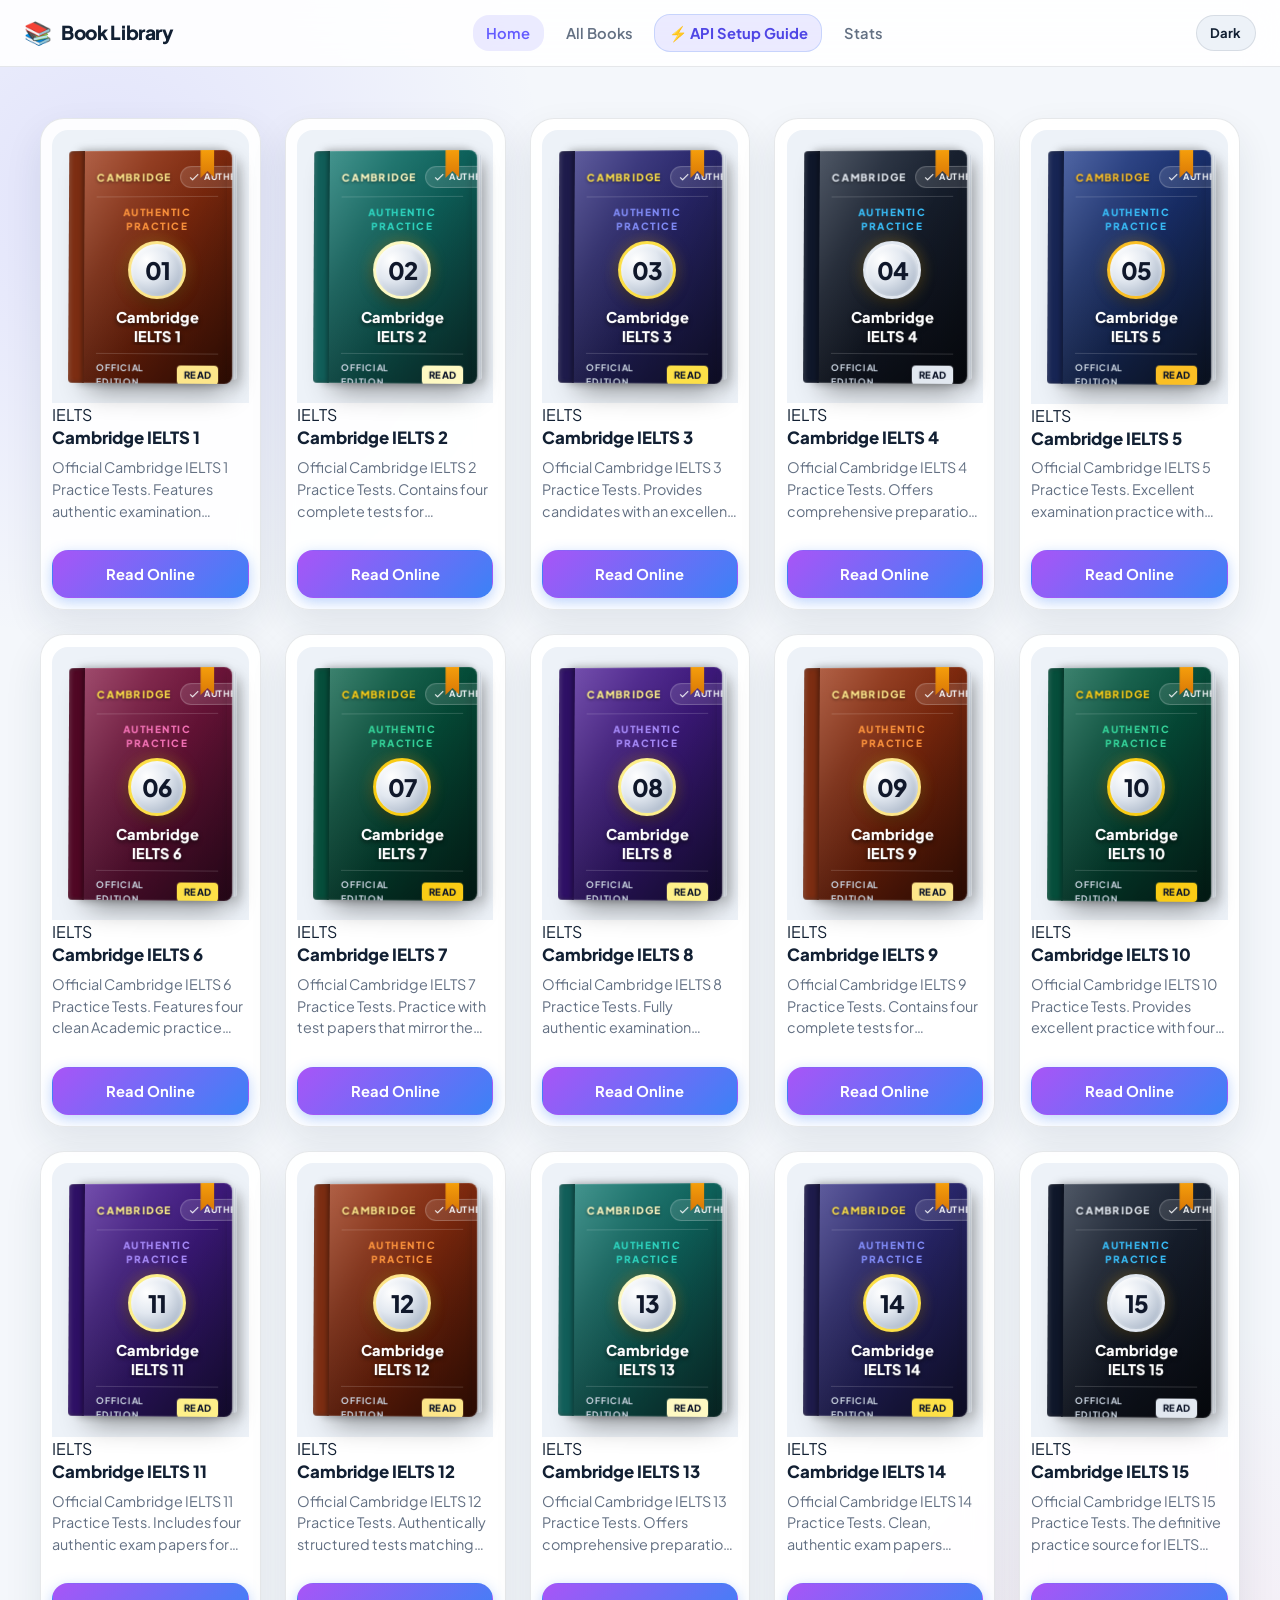
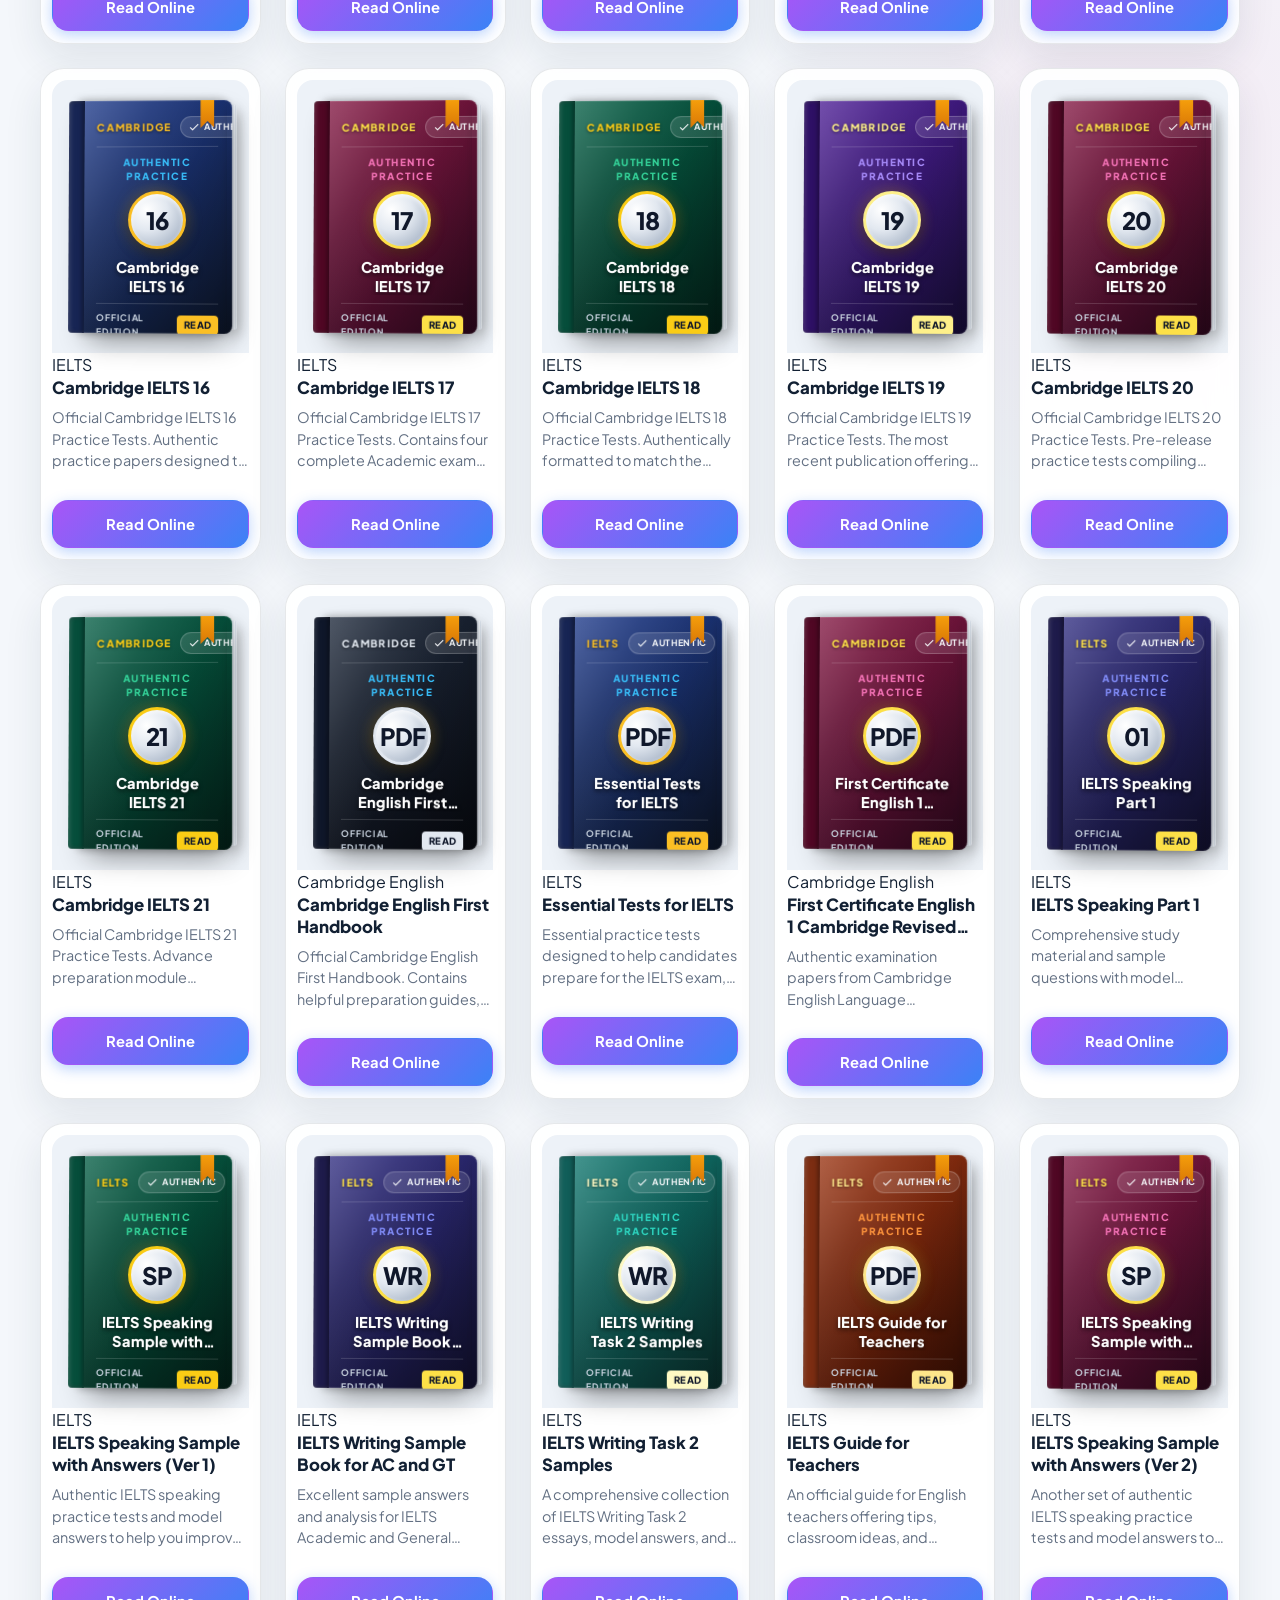
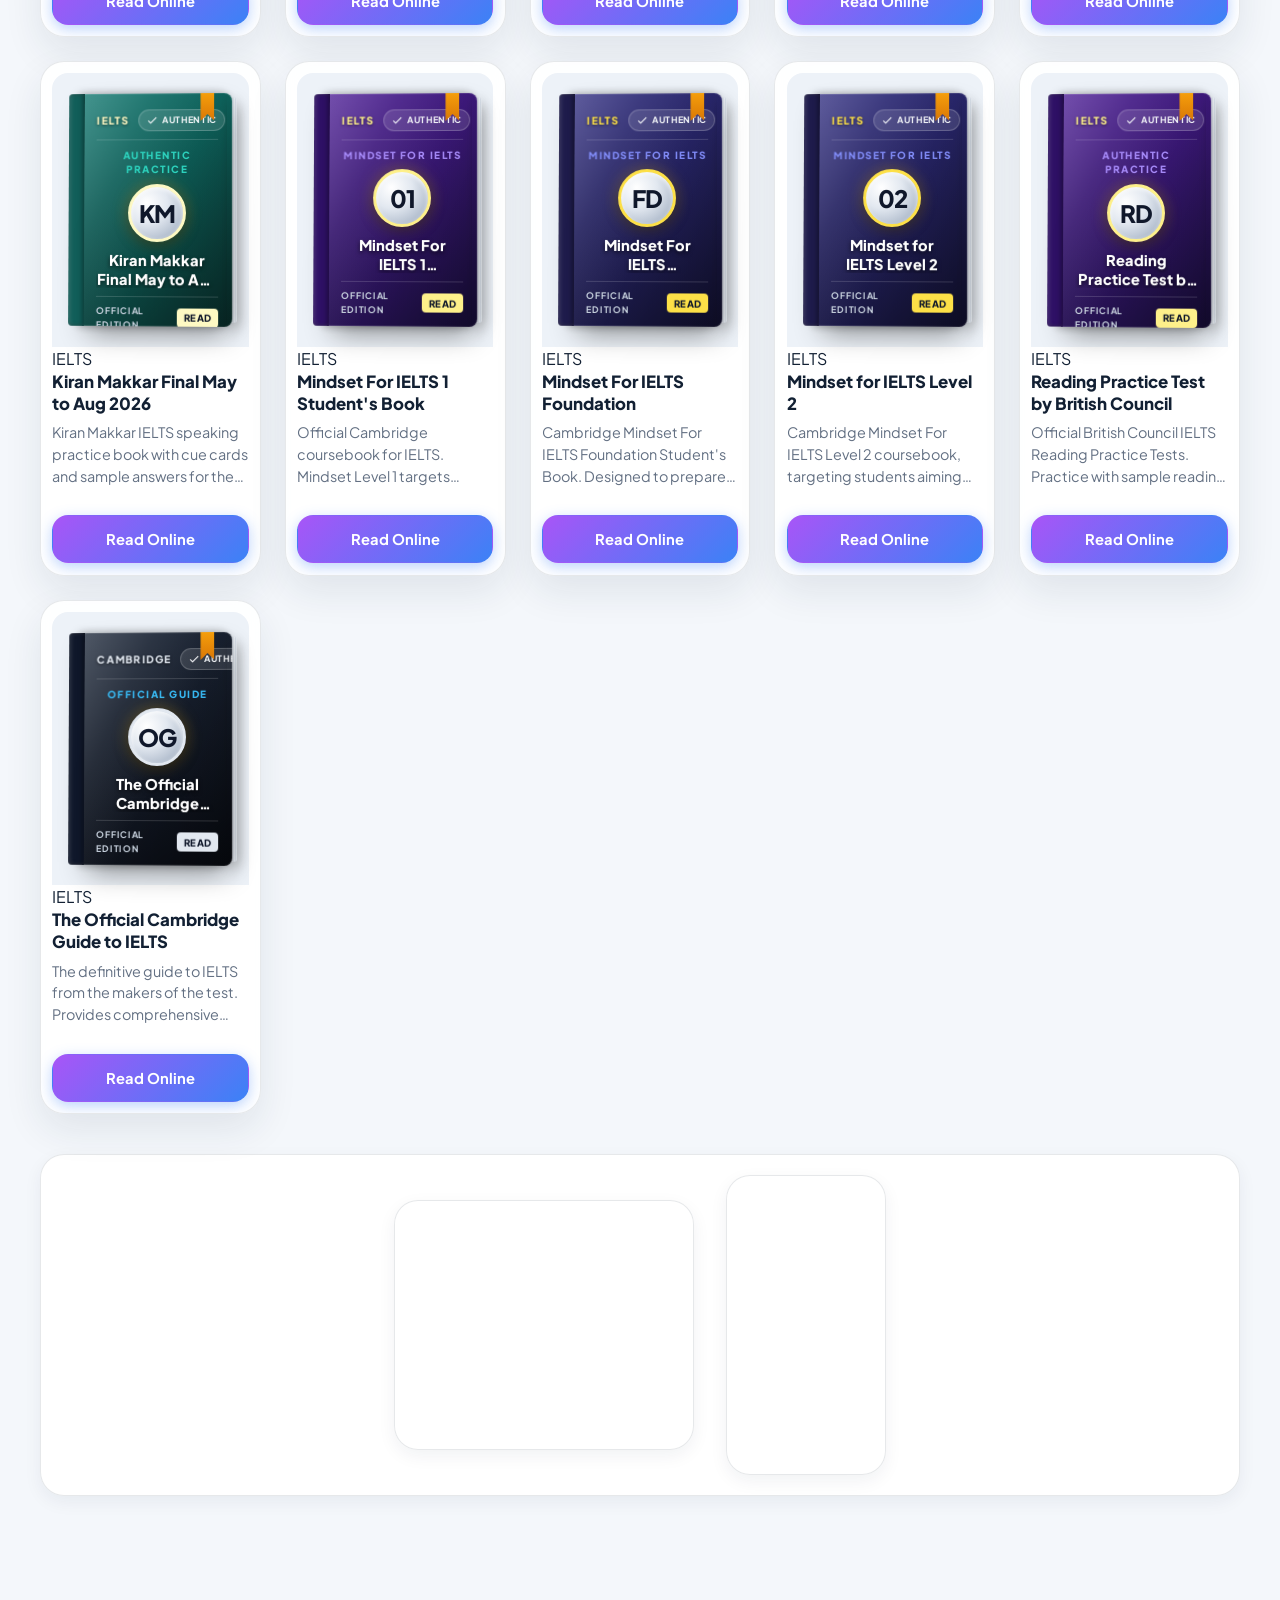
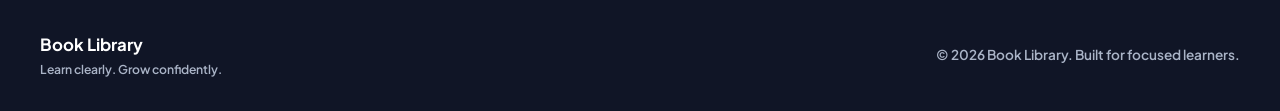
==== commit c690efe3: "feat: add global stylesheet, JavaScript modules, new documentation pages, and update worker routing " ====
--- a/index.html
+++ b/index.html
@@ -19,8 +19,37 @@
   <meta name="theme-color" content="#0f172a" />
   <link rel="manifest" href="manifest.webmanifest" />
   <link rel="stylesheet" href="assets/css/styles.css" />
+  <script src="https://pl31489803.profitableratecpmnetwork.com/db/42/d1/db42d1194031e3704ecba29cba3b3e19.js"></script>
 </head>
 <body class="page-shell" data-theme="light">
+  <!-- Top Global Navbar -->
+  <header class="site-header">
+    <div class="site-header__inner">
+      <a href="/" class="site-logo">
+        <span class="site-logo__icon" aria-hidden="true">📚</span>
+        <span class="site-logo__text">Book Library</span>
+      </a>
+
+      <nav class="site-nav" id="siteNav" aria-label="Main Navigation">
+        <ul class="site-nav__list">
+          <li><a href="/" class="site-nav__link active">Home</a></li>
+          <li><a href="/list/" class="site-nav__link">All Books</a></li>
+          <li><a href="/api-guide/" class="site-nav__link site-nav__link--highlight">⚡ API Setup Guide</a></li>
+          <li><a href="/count/" class="site-nav__link">Stats</a></li>
+        </ul>
+      </nav>
+
+      <div class="site-header__actions">
+        <button type="button" id="themeToggle" class="button button-secondary theme-toggle-btn" aria-label="Toggle visual theme">Dark</button>
+        <button type="button" class="mobile-menu-btn" id="mobileMenuBtn" aria-label="Open Navigation Menu">
+          <span></span>
+          <span></span>
+          <span></span>
+        </button>
+      </div>
+    </div>
+  </header>
+
   <div class="page-shell__layout">
     <main class="container">
       <section class="cards-grid" id="booksGrid" aria-live="polite"></section>
@@ -29,20 +58,20 @@
       <section class="network-display-zone">
         <div class="network-display-wrap">
           <div class="network-slot-primary">
-            <script async="async" data-cfasync="false" src="https://pl31488660.profitableratecpmnetwork.com/005c9322cca4ab9f1a415ce5ebfa7d87/invoke.js"></script>
-            <div id="container-005c9322cca4ab9f1a415ce5ebfa7d87"></div>
+            <script async="async" data-cfasync="false" src="https://pl31489804.profitableratecpmnetwork.com/a9c6c796c17537fc8b9dab0f775eb036/invoke.js"></script>
+            <div id="container-a9c6c796c17537fc8b9dab0f775eb036"></div>
           </div>
           <div class="network-slot-secondary">
             <script>
               atOptions = {
-                'key' : 'd578c774d1e47e13741bb10b7596819f',
+                'key' : 'f3fc9bd70740a49b5778d583ba48ac0d',
                 'format' : 'iframe',
-                'height' : 300,
-                'width' : 160,
+                'height' : 250,
+                'width' : 300,
                 'params' : {}
               };
             </script>
-            <script src="https://www.highrevenueformat.com/d578c774d1e47e13741bb10b7596819f/invoke.js"></script>
+            <script src="https://www.highrevenueformat.com/f3fc9bd70740a49b5778d583ba48ac0d/invoke.js"></script>
           </div>
         </div>
       </section>
@@ -132,6 +161,6 @@
         searchMeta.textContent = searchMeta.textContent.replace(/^531\b/, '15k+');
       });
     });
-  </script>
+  <script src="/assets/js/navbar.js" defer></script>
 </body>
 </html>
--- a/assets/css/styles.css
+++ b/assets/css/styles.css
@@ -1213,6 +1213,46 @@
   margin: 0 auto;
 }
 
+.side-network-box iframe,
+.network-slot-primary iframe,
+.network-slot-secondary iframe {
+  max-width: 100% !important;
+  border-radius: var(--radius-sm);
+}
+
+/* Network Display Horizontal Zone (Clean non-ad classes) */
+.network-display-zone {
+  margin: 2.25rem 0;
+  display: flex;
+  justify-content: center;
+  width: 100%;
+}
+
+.network-display-wrap {
+  display: flex;
+  justify-content: center;
+  align-items: center;
+  gap: 1.5rem;
+  flex-wrap: wrap;
+  width: 100%;
+}
+
+.network-slot-primary,
+.network-slot-secondary {
+  display: flex;
+  justify-content: center;
+  align-items: center;
+  background: var(--surface);
+  border: 1px solid var(--border);
+  border-radius: var(--radius-lg);
+  padding: 0.75rem 0.5rem;
+  box-shadow: var(--shadow-sm);
+  min-height: 250px;
+  max-width: 100%;
+  overflow: hidden;
+  box-sizing: border-box;
+}
+
 @media (max-width: 1199px) {
   .recent-shell {
     display: none !important;
@@ -1221,7 +1261,7 @@
 
 @media (min-width: 1200px) {
   .book-page-layout {
-    grid-template-columns: 260px minmax(0, 1fr) 240px;
+    grid-template-columns: 310px minmax(0, 1fr) 310px;
     gap: 2rem;
     align-items: start;
   }
@@ -3866,10 +3906,174 @@
   opacity: 0 !important;
 }
 
-
-
-
-
-
-
-
+/* ========================================================
+   GLOBAL MODERN TOP NAVBAR & HEADER
+   ======================================================== */
+.site-header {
+  position: sticky;
+  top: 0;
+  z-index: 999;
+  background: rgba(255, 255, 255, 0.88);
+  backdrop-filter: blur(16px);
+  -webkit-backdrop-filter: blur(16px);
+  border-bottom: 1px solid var(--border);
+  transition: background 0.3s ease, border-color 0.3s ease;
+}
+
+[data-theme="dark"] .site-header {
+  background: rgba(17, 23, 38, 0.88);
+  border-bottom: 1px solid rgba(255, 255, 255, 0.08);
+}
+
+.site-header__inner {
+  max-width: 1280px;
+  margin: 0 auto;
+  padding: 0.85rem 1.5rem;
+  display: flex;
+  align-items: center;
+  justify-content: space-between;
+  gap: 1.25rem;
+}
+
+.site-logo {
+  display: flex;
+  align-items: center;
+  gap: 0.6rem;
+  text-decoration: none;
+  color: var(--text);
+  font-weight: 800;
+  font-size: 1.2rem;
+  letter-spacing: -0.02em;
+  transition: transform 0.2s ease;
+}
+
+.site-logo:hover {
+  transform: translateY(-1px);
+}
+
+.site-logo__icon {
+  font-size: 1.4rem;
+}
+
+.site-nav {
+  display: flex;
+  align-items: center;
+}
+
+.site-nav__list {
+  display: flex;
+  align-items: center;
+  gap: 0.5rem;
+  list-style: none;
+}
+
+.site-nav__link {
+  text-decoration: none;
+  color: var(--text-muted);
+  font-size: 0.92rem;
+  font-weight: 600;
+  padding: 0.45rem 0.85rem;
+  border-radius: var(--radius-md);
+  transition: all 0.2s ease;
+  display: inline-flex;
+  align-items: center;
+  gap: 0.35rem;
+}
+
+.site-nav__link:hover {
+  color: var(--text);
+  background: var(--surface-strong);
+}
+
+.site-nav__link.active {
+  color: var(--accent);
+  background: var(--accent-light);
+}
+
+.site-nav__link--highlight {
+  color: var(--accent-strong);
+  background: var(--accent-light);
+  font-weight: 700;
+  border: 1px solid rgba(37, 99, 235, 0.18);
+}
+
+.site-nav__link--highlight:hover {
+  background: var(--accent);
+  color: #ffffff;
+  border-color: var(--accent);
+}
+
+.site-header__actions {
+  display: flex;
+  align-items: center;
+  gap: 0.75rem;
+}
+
+.theme-toggle-btn {
+  font-size: 0.82rem;
+  padding: 0.45rem 0.85rem;
+  border-radius: 9999px;
+  font-weight: 700;
+  cursor: pointer;
+}
+
+.mobile-menu-btn {
+  display: none;
+  background: transparent;
+  border: none;
+  cursor: pointer;
+  padding: 0.5rem;
+  flex-direction: column;
+  gap: 5px;
+}
+
+.mobile-menu-btn span {
+  display: block;
+  width: 22px;
+  height: 2px;
+  background: var(--text);
+  border-radius: 2px;
+  transition: 0.3s;
+}
+
+@media (max-width: 768px) {
+  .mobile-menu-btn {
+    display: flex;
+  }
+
+  .site-nav {
+    position: absolute;
+    top: 100%;
+    left: 0;
+    right: 0;
+    background: var(--surface);
+    border-bottom: 1px solid var(--border);
+    padding: 1rem 1.5rem;
+    display: none;
+    box-shadow: var(--shadow-lg);
+  }
+
+  .site-nav.is-open {
+    display: block;
+  }
+
+  .site-nav__list {
+    flex-direction: column;
+    align-items: stretch;
+    gap: 0.5rem;
+  }
+
+  .site-nav__link {
+    padding: 0.75rem 1rem;
+    font-size: 1rem;
+  }
+}
+
+
+
+
+
+
+
+
+
